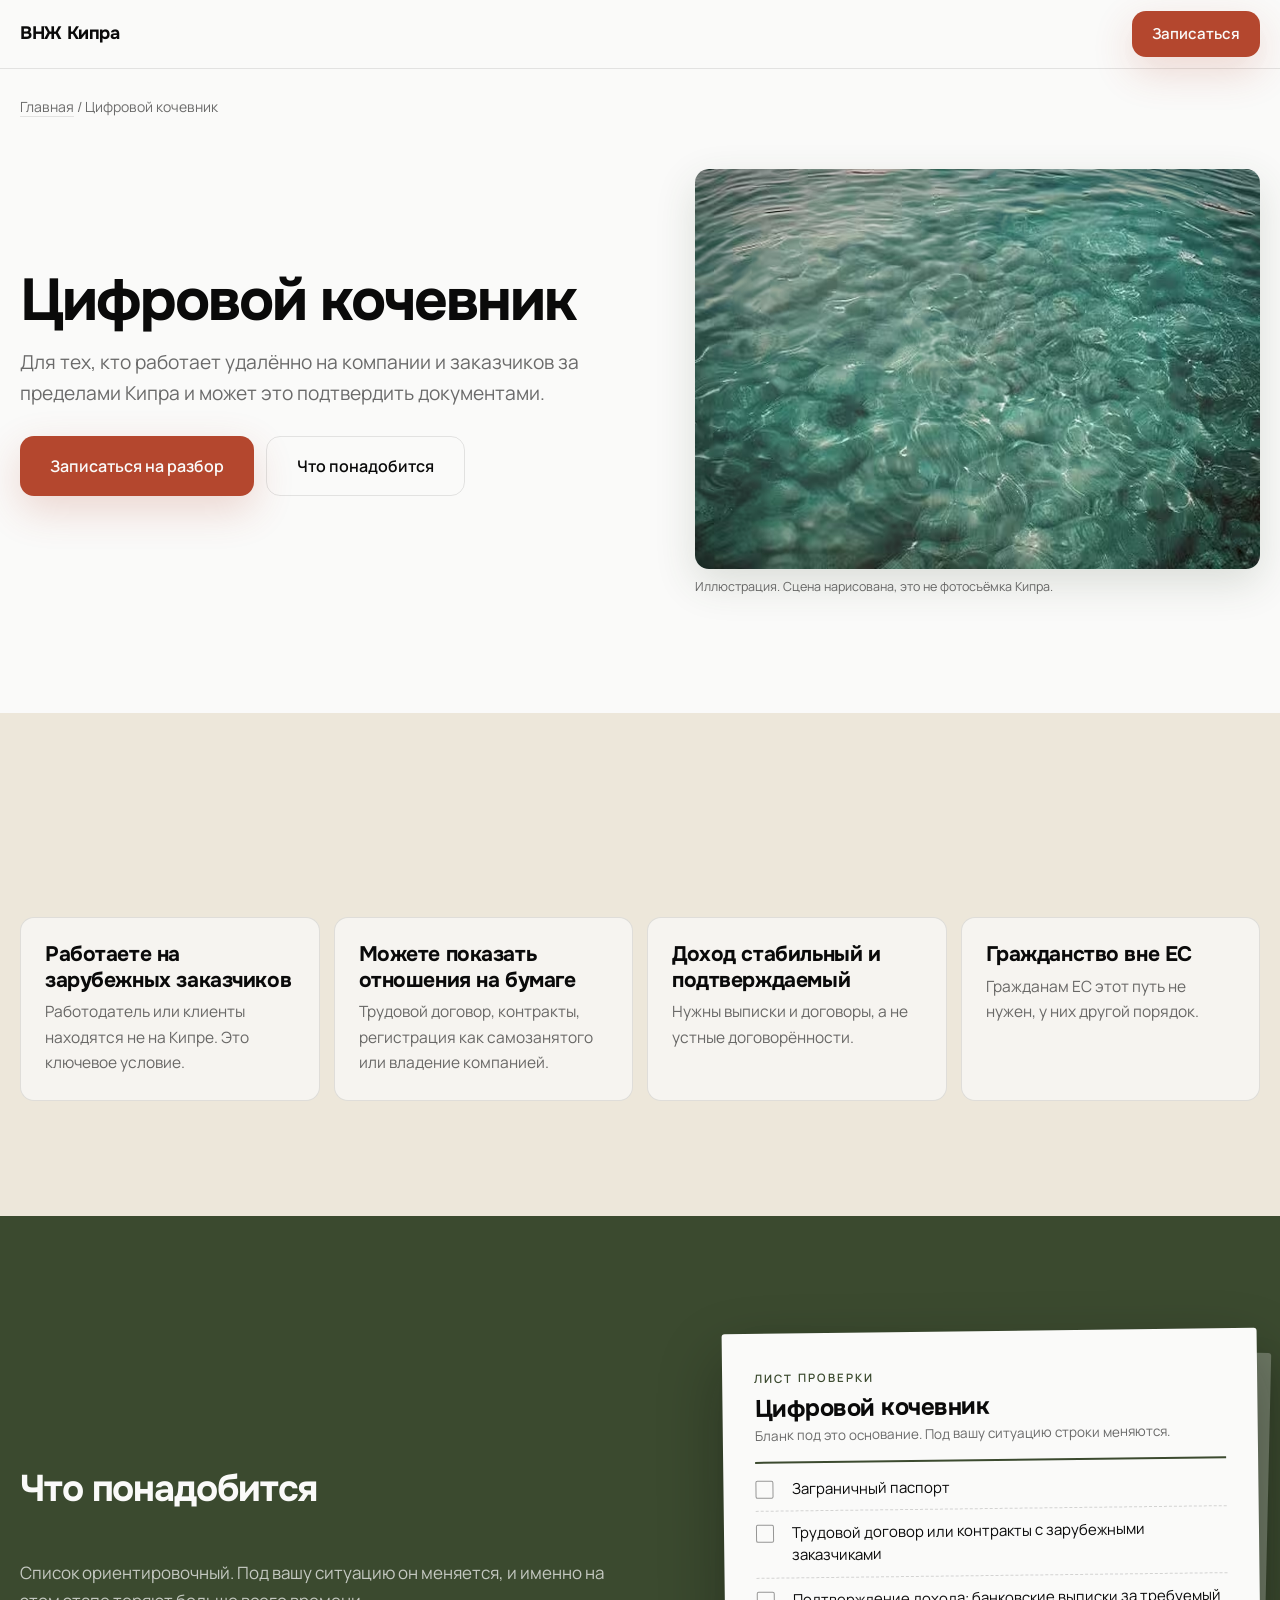
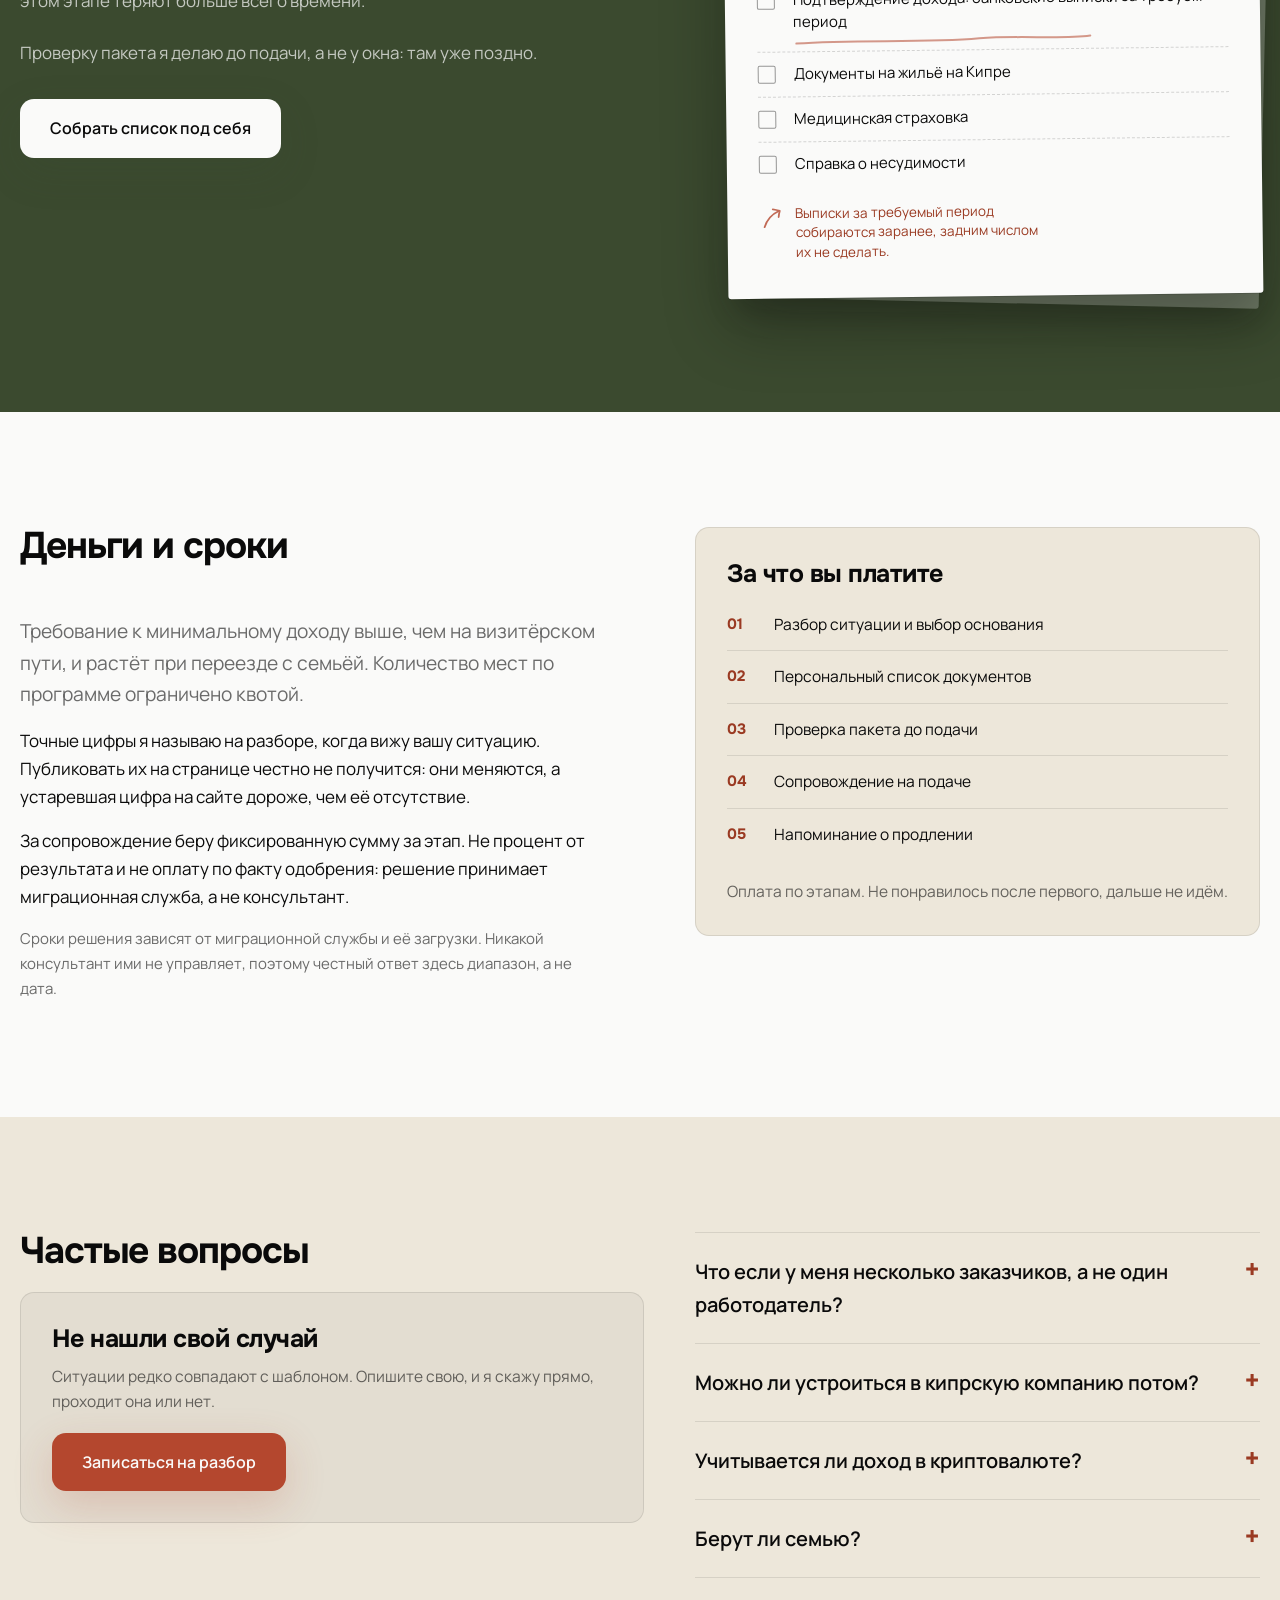
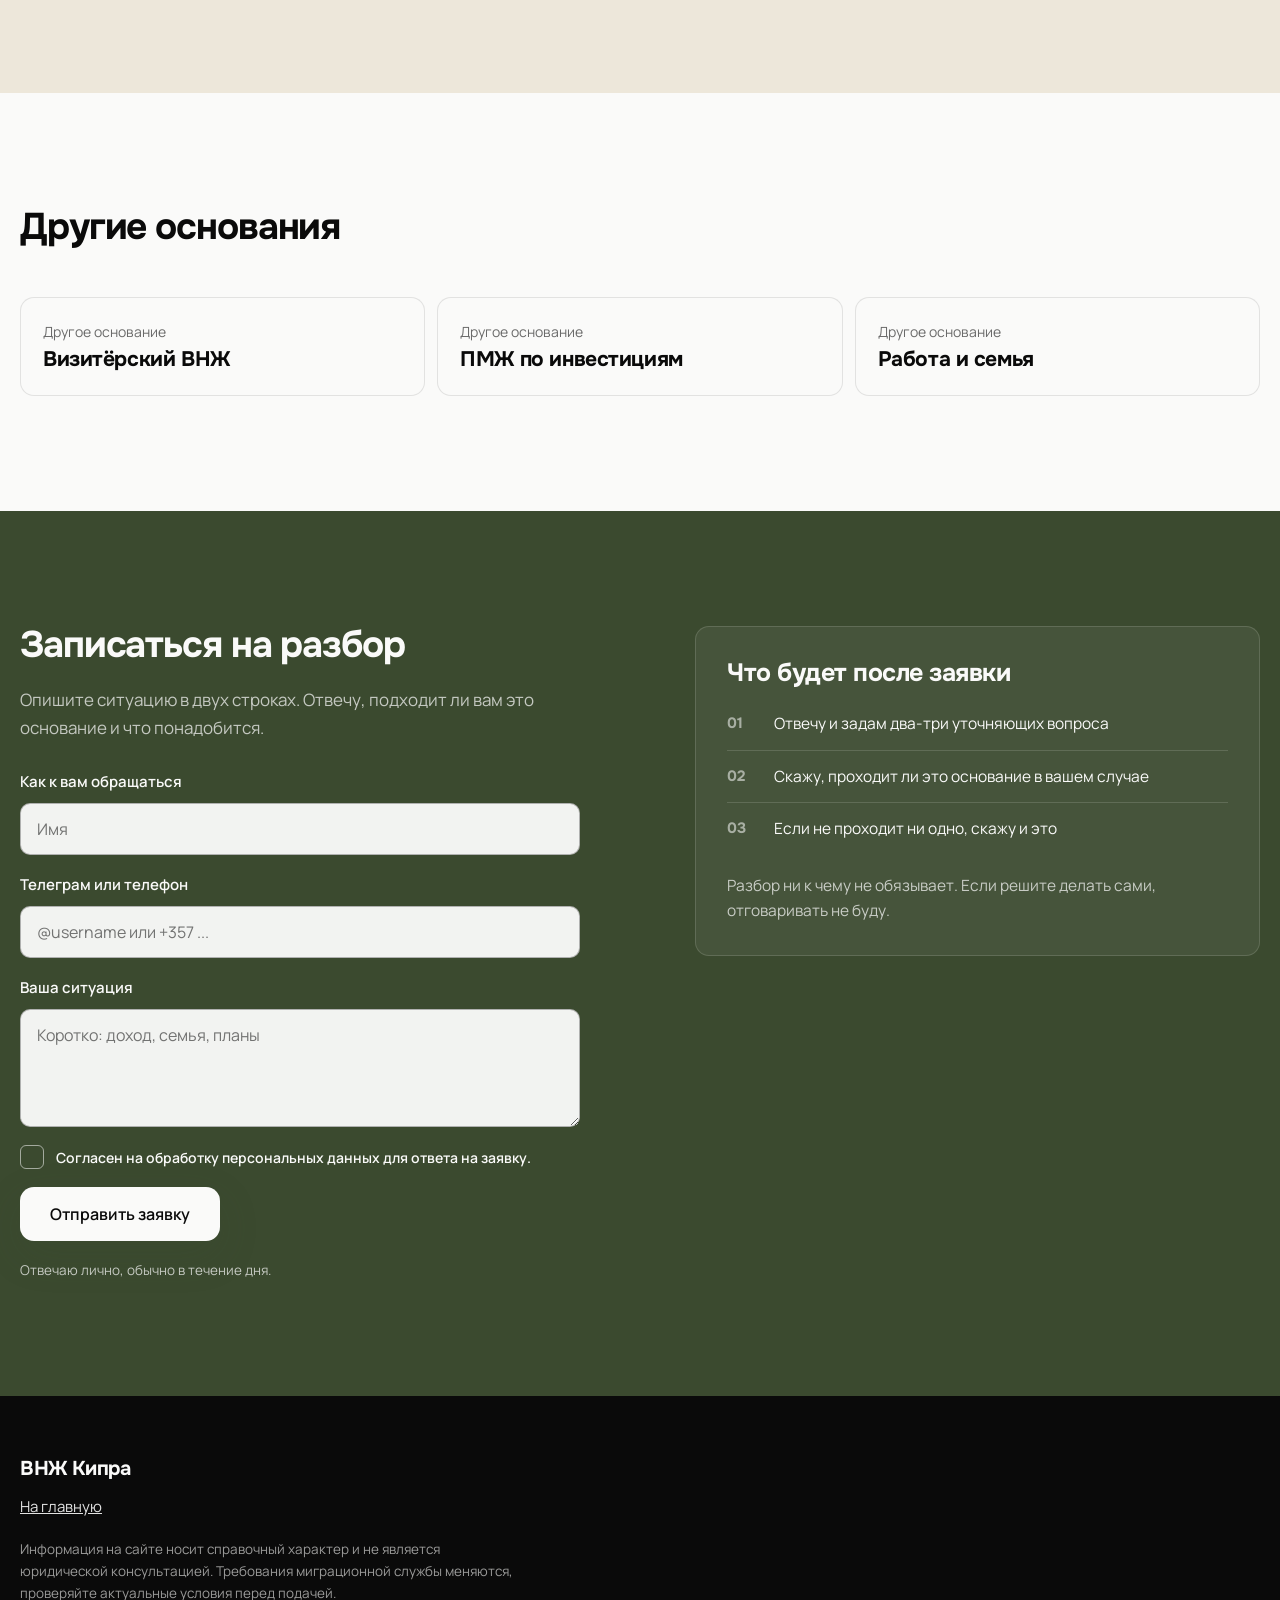
==== content/digital-nomad.html @ c7bfc0e7 "Правки по третьему вердикту жюри: 7.4/10, закрыты все P0 и три P1 P0. Иерархии между H1 и H2 не суще" ====
<!doctype html>
<html lang="ru">
<head>
<meta charset="utf-8">
<meta name="viewport" content="width=device-width, initial-scale=1">
<!-- Сайт не опубликован: пока нет контактов, статуса и цен, индексация вредна.
     Снять этот тег и Disallow в robots.txt одновременно, перед запуском. -->
<meta name="robots" content="noindex, nofollow">
<title>Виза цифрового кочевника на Кипре для удалённой работы</title>
<meta name="description" content="Вид на жительство Республики Кипр для тех, кто работает удалённо на зарубежных работодателей и заказчиков.">
<meta property="og:title" content="Цифровой кочевник. ВНЖ Кипра">
<meta property="og:description" content="Вид на жительство Республики Кипр для тех, кто работает удалённо на зарубежных работодателей и заказчиков.">
<meta property="og:type" content="article">
<link rel="icon" href="favicon.svg" type="image/svg+xml">
<link rel="stylesheet" href="assets/css/site.css">
<!-- Скрытое состояние блоков включается до первой отрисовки, иначе страница
     успевает мелькнуть готовой. Сторож снимает класс, если reveal.js не доехал:
     страница без анимации нормальна, страница из невидимого текста нет. -->
<script>var h=document.documentElement;h.className+=' js-reveal';setTimeout(function(){if(!h.dataset.rvOk)h.className=h.className.replace(' js-reveal','')},2500)</script>
</head>
<body>
<svg class="grain" aria-hidden="true"><filter id="g"><feTurbulence type="fractalNoise" baseFrequency="0.8" numOctaves="3"/></filter><rect width="100%" height="100%" filter="url(#g)"/></svg>

<header class="topbar grid">
  <div class="row">
    <a class="brand" href="index.html">ВНЖ Кипра</a>
    <a class="btn btn-primary" href="#zapis">Записаться</a>
  </div>
</header>

<main>
<section class="grid s-paper" style="padding-top:0">
  <p class="crumbs"><a href="index.html">Главная</a> / Цифровой кочевник</p>
  <div class="page-hero">
    <div>
      <h1>Цифровой кочевник</h1>
      <p class="lead" style="margin-top:16px">Для тех, кто работает удалённо на компании и заказчиков за пределами Кипра и может это подтвердить документами.</p>
      <div style="margin-top:26px;display:flex;gap:12px;flex-wrap:wrap">
        <a class="btn btn-primary" href="#zapis">Записаться на разбор</a>
        <a class="btn btn-ghost" href="#dokumenty">Что понадобится</a>
      </div>
    </div>
    <div>
      <img src="assets/film/frames/f_120.avif" width="960" height="400" alt="" loading="eager">
      <p class="cap">Иллюстрация. Сцена нарисована, это не фотосъёмка Кипра.</p>
    </div>
  </div>
</section>

<section class="grid s-sand">
  <div class="head-wrap"><h2>Кому подходит</h2></div>
  <div class="reqs">
    <div><h3>Работаете на зарубежных заказчиков</h3><p>Работодатель или клиенты находятся не на Кипре. Это ключевое условие.</p></div>
    <div><h3>Можете показать отношения на бумаге</h3><p>Трудовой договор, контракты, регистрация как самозанятого или владение компанией.</p></div>
    <div><h3>Доход стабильный и подтверждаемый</h3><p>Нужны выписки и договоры, а не устные договорённости.</p></div>
    <div><h3>Гражданство вне ЕС</h3><p>Гражданам ЕС этот путь не нужен, у них другой порядок.</p></div>
  </div>
</section>

<section id="dokumenty" class="grid s-olive on-dark full">
  <div class="grid full" style="padding:0">
    <div class="work-split">
      <div>
        <div class="head-wrap"><h2>Что понадобится</h2></div>
        <p style="margin-bottom:24px">Список ориентировочный. Под вашу ситуацию он меняется, и именно на этом этапе теряют больше всего времени.</p>
        <p style="margin-bottom:24px">Проверку пакета я делаю до подачи, а не у окна: там уже поздно.</p>
        <div style="margin-top:32px"><a class="btn btn-primary" href="#zapis">Собрать список под себя</a></div>
      </div>

      <!-- Свёрстанный объект, а не сгенерированный кадр. Печати и штампа нет
           намеренно: имитация официальной отметки читалась бы как подделка. -->
      <figure class="sheet">
        <div class="sheet-paper">
          <p class="sheet-kicker">Лист проверки</p>
          <h3>Цифровой кочевник</h3>
          <p class="sheet-sub">Бланк под это основание. Под вашу ситуацию строки меняются.</p>
          <ul class="sheet-rows">
            <li>
              <span class="sheet-box"></span>
              <span>Заграничный паспорт</span>
            </li>
            <li>
              <span class="sheet-box"></span>
              <span>Трудовой договор или контракты с зарубежными заказчиками</span>
            </li>
            <li class="mark">
              <span class="sheet-box"></span>
              <span>Подтверждение дохода: банковские выписки за требуемый период</span><svg class="sheet-underline" viewBox="0 0 300 12" preserveAspectRatio="none" aria-hidden="true"><path d="M3 8.2 C62 4 128 9.8 186 5.2 C226 2.4 268 7.4 297 3.8"/></svg>
            </li>
            <li>
              <span class="sheet-box"></span>
              <span>Документы на жильё на Кипре</span>
            </li>
            <li>
              <span class="sheet-box"></span>
              <span>Медицинская страховка</span>
            </li>
            <li>
              <span class="sheet-box"></span>
              <span>Справка о несудимости</span>
            </li>
          </ul>
          <div class="sheet-note">
            <svg viewBox="0 0 26 26" aria-hidden="true"><path d="M5 22.4 C7.4 15 12 9.8 19.4 6.4"/><path d="M13.4 4.6 C16 5 18.4 5.6 20.4 6.2 C19.8 8.2 19.4 10.2 19.2 12.4"/></svg>
            <p>Выписки за требуемый период собираются заранее, задним числом их не сделать.</p>
          </div>
        </div>
      </figure>
    </div>
  </div>
</section>

<section class="grid s-paper">
  <div class="two-col">
    <div>
      <div class="head-wrap"><h2>Деньги и сроки</h2></div>
      <p class="lead">Требование к минимальному доходу выше, чем на визитёрском пути, и растёт при переезде с семьёй. Количество мест по программе ограничено квотой.</p>
      <p style="margin-top:16px">Точные цифры я называю на разборе, когда вижу вашу ситуацию. Публиковать их на странице честно не получится: они меняются, а устаревшая цифра на сайте дороже, чем её отсутствие.</p>
      <p style="margin-top:16px">За сопровождение беру фиксированную сумму за этап. Не процент от результата и не оплату по факту одобрения: решение принимает миграционная служба, а не консультант.</p>
      <p style="margin-top:16px;font-size:15px;color:var(--on-paper-2)">Сроки решения зависят от миграционной службы и её загрузки. Никакой консультант ими не управляет, поэтому честный ответ здесь диапазон, а не дата.</p>
    </div>
    <div class="aside-card">
      <h3>За что вы платите</h3>
      <ul class="rows">
        <li><b>01</b><span>Разбор ситуации и выбор основания</span></li>
        <li><b>02</b><span>Персональный список документов</span></li>
        <li><b>03</b><span>Проверка пакета до подачи</span></li>
        <li><b>04</b><span>Сопровождение на подаче</span></li>
        <li><b>05</b><span>Напоминание о продлении</span></li>
      </ul>
      <p style="margin-top:18px">Оплата по этапам. Не понравилось после первого, дальше не идём.</p>
    </div>
  </div>
</section>

<section class="grid s-sand">
  <div class="two-col">
    <div>
      <div class="head-wrap" style="margin-bottom:22px"><h2>Частые вопросы</h2></div>
      <div class="aside-card" style="background:rgba(10,10,10,.04)">
        <h3>Не нашли свой случай</h3>
        <p>Ситуации редко совпадают с шаблоном. Опишите свою, и я скажу прямо, проходит она или нет.</p>
        <div style="margin-top:18px"><a class="btn btn-primary" href="#zapis">Записаться на разбор</a></div>
      </div>
    </div>
    <div class="faq">
    <details><summary>Что если у меня несколько заказчиков, а не один работодатель?</summary><p>Это рабочий вариант, но пакет собирается иначе: понадобятся контракты и подтверждение регулярности поступлений.</p></details>
    <details><summary>Можно ли устроиться в кипрскую компанию потом?</summary><p>Смена основания это отдельная процедура, а не автоматический переход. Планировать её лучше заранее.</p></details>
    <details><summary>Учитывается ли доход в криптовалюте?</summary><p>Как правило требуется подтверждение через банковские каналы. Криптодоход сам по себе сложно принять как доказательство.</p></details>
    <details><summary>Берут ли семью?</summary><p>Да, супруга и несовершеннолетних детей обычно можно включить, требования к доходу при этом растут.</p></details>
    </div>
  </div>
</section>

<section class="grid s-paper">
  <div class="head-wrap"><h2>Другие основания</h2></div>
  <div class="other">
    <a href="pink-slip.html"><p class="who">Другое основание</p><h3>Визитёрский ВНЖ</h3></a>
    <a href="pmzh-investicii.html"><p class="who">Другое основание</p><h3>ПМЖ по инвестициям</h3></a>
    <a href="rabota-i-semya.html"><p class="who">Другое основание</p><h3>Работа и семья</h3></a>
  </div>
</section>

<section id="zapis" class="grid s-olive on-dark">
  <div class="two-col">
    <div>
      <div class="head-wrap" style="margin-bottom:22px"><h2>Записаться на разбор</h2></div>
      <p style="margin-bottom:28px;max-width:52ch">Опишите ситуацию в двух строках. Отвечу, подходит ли вам это основание и что понадобится.</p>
  <form id="leadForm" novalidate>
    <div class="field">
      <label for="name">Как к вам обращаться</label>
      <input id="name" name="name" type="text" autocomplete="name" placeholder="Имя">
      <span class="err" id="errName">Напишите имя</span>
    </div>
    <div class="field">
      <label for="contact">Телеграм или телефон</label>
      <input id="contact" name="contact" type="text" autocomplete="tel" placeholder="@username или +357 ...">
      <span class="err" id="errContact">Оставьте способ связи, иначе я не смогу ответить</span>
    </div>
    <div class="field">
      <label for="about">Ваша ситуация</label>
      <textarea id="about" name="about" rows="4" placeholder="Коротко: доход, семья, планы"></textarea>
    </div>
    <label class="consent">
      <input type="checkbox" id="consent">
      <span>Согласен на обработку персональных данных для ответа на заявку.</span>
    </label>
    <span class="err" id="errConsent">Без согласия отправить не получится</span>
    <div><button class="btn btn-primary" type="submit">Отправить заявку</button></div>
    <p class="hint">Отвечаю лично, обычно в течение дня.</p>
  </form>
  <div class="form-done" id="formDone">
    <h3 style="color:#fafaf9">Заявка сформирована</h3>
    <p style="margin-top:8px">Скопируйте текст ниже и отправьте его мне в мессенджер. Так я сразу увижу вашу ситуацию и отвечу по делу.</p>
    <pre id="donePayload" style="margin-top:14px;white-space:pre-wrap;font-family:ui-monospace,monospace;font-size:13.5px;color:rgba(250,250,249,.86)"></pre>
    <button class="btn btn-primary" type="button" id="copyBtn" style="margin-top:16px">Скопировать текст</button>
  </div>
    </div>

    <div class="aside-card">
      <h3>Что будет после заявки</h3>
      <ul class="rows">
        <li><b>01</b><span>Отвечу и задам два-три уточняющих вопроса</span></li>
        <li><b>02</b><span>Скажу, проходит ли это основание в вашем случае</span></li>
        <li><b>03</b><span>Если не проходит ни одно, скажу и это</span></li>
      </ul>
      <p style="margin-top:18px">Разбор ни к чему не обязывает. Если решите делать сами, отговаривать не буду.</p>
    </div>
  </div>
</section>
</main>

<footer class="grid">
  <div>
    <p style="font-family:'Onest',sans-serif;font-weight:700;font-size:20px;color:#fafaf9;letter-spacing:-.02em">ВНЖ Кипра</p>
    <p style="margin-top:10px"><a href="index.html">На главную</a></p>
    <p style="margin-top:18px;font-size:13.5px;color:rgba(250,250,249,.6)">Информация на сайте носит справочный характер и не является юридической консультацией. Требования миграционной службы меняются, проверяйте актуальные условия перед подачей.</p>
  </div>
</footer>
<script src="assets/js/form.js"></script>
<script src="assets/js/reveal.js"></script>
</body>
</html>
---- content/assets/css/site.css ----
/* Общие стили сайта ВНЖ Кипра.
   Палитра и шкала контраста проверены расчётом WCAG, см. docs/ART-DIRECTION.md
   Ключевое: кирпичный акцент на оливе даёт 1.76:1 и нечитаем, поэтому
   на тёмных секциях кнопка бумажная. */

@font-face{font-family:'Onest';font-style:normal;font-weight:600;font-display:swap;src:url('../fonts/onest-600-2.woff2') format('woff2');unicode-range:U+0301, U+0400-045F, U+0490-0491, U+04B0-04B1, U+2116}
@font-face{font-family:'Onest';font-style:normal;font-weight:600;font-display:swap;src:url('../fonts/onest-600-3.woff2') format('woff2');unicode-range:U+0000-00FF, U+0131, U+0152-0153, U+2000-206F, U+20AC, U+2122, U+2212}
@font-face{font-family:'Onest';font-style:normal;font-weight:700;font-display:swap;src:url('../fonts/onest-700-5.woff2') format('woff2');unicode-range:U+0301, U+0400-045F, U+0490-0491, U+04B0-04B1, U+2116}
@font-face{font-family:'Onest';font-style:normal;font-weight:700;font-display:swap;src:url('../fonts/onest-700-6.woff2') format('woff2');unicode-range:U+0000-00FF, U+0131, U+0152-0153, U+2000-206F, U+20AC, U+2122, U+2212}
@font-face{font-family:'Manrope';font-style:normal;font-weight:400;font-display:swap;src:url('../fonts/manrope-400-2.woff2') format('woff2');unicode-range:U+0301, U+0400-045F, U+0490-0491, U+04B0-04B1, U+2116}
@font-face{font-family:'Manrope';font-style:normal;font-weight:400;font-display:swap;src:url('../fonts/manrope-400-3.woff2') format('woff2');unicode-range:U+0000-00FF, U+0131, U+0152-0153, U+2000-206F, U+20AC, U+2122, U+2212}
@font-face{font-family:'Manrope';font-style:normal;font-weight:500;font-display:swap;src:url('../fonts/manrope-500-5.woff2') format('woff2');unicode-range:U+0301, U+0400-045F, U+0490-0491, U+04B0-04B1, U+2116}
@font-face{font-family:'Manrope';font-style:normal;font-weight:500;font-display:swap;src:url('../fonts/manrope-500-6.woff2') format('woff2');unicode-range:U+0000-00FF, U+0131, U+0152-0153, U+2000-206F, U+20AC, U+2122, U+2212}
@font-face{font-family:'Manrope';font-style:normal;font-weight:600;font-display:swap;src:url('../fonts/manrope-600-8.woff2') format('woff2');unicode-range:U+0301, U+0400-045F, U+0490-0491, U+04B0-04B1, U+2116}
@font-face{font-family:'Manrope';font-style:normal;font-weight:600;font-display:swap;src:url('../fonts/manrope-600-9.woff2') format('woff2');unicode-range:U+0000-00FF, U+0131, U+0152-0153, U+2000-206F, U+20AC, U+2122, U+2212}

:root{
  --ink:#0a0a0a; --paper:#fafaf9;
  --olive:#3B4A2F; --olive-deep:#2C3823; --sand:#EDE7DA;
  --brick:#B4472E; --brick-hi:#C9563B;
  /* заливка кнопки и цвет текста это разные задачи: #B4472E как ТЕКСТ на песке
     даёт 4.39:1 и не проходит AA, поэтому у ссылок свой затемнённый оттенок */
  --brick-text:#9A3A22;
  --on-paper-1:rgba(10,10,10,1);
  --on-paper-2:rgba(10,10,10,.60);
  --on-paper-line:rgba(10,10,10,.10);
  --on-olive-1:rgba(250,250,249,1);
  --on-olive-2:rgba(250,250,249,.72);
  --on-olive-line:rgba(250,250,249,.14);
  --e-enter:cubic-bezier(0.16,1,0.3,1);
  --e-ui:cubic-bezier(0.25,1,0.5,1);
  --e-scroll:cubic-bezier(0.87,0,0.13,1);
  --shadow-brick:0 14px 40px rgba(180,71,46,.20);
  --shadow-olive:0 14px 40px rgba(59,74,47,.16);
  --r:14px;
}

*{box-sizing:border-box;margin:0;padding:0}
html{scroll-behavior:smooth;-webkit-text-size-adjust:100%}
body{background:var(--paper);color:var(--on-paper-1);
  font-family:'Manrope',system-ui,sans-serif;font-size:17px;line-height:1.65;
  font-weight:400;overflow-x:hidden}
img,canvas{display:block;max-width:100%}
a{color:inherit}

.grid{display:grid;
  grid-template-columns:[full-start] minmax(1rem,1fr) [content-start] minmax(0,1240px) [content-end] minmax(1rem,1fr) [full-end]}
.grid > *{grid-column:content}
.grid > .full{grid-column:full}

h1,h2,h3,.display{font-family:'Onest',system-ui,sans-serif;font-weight:700;line-height:1.02;letter-spacing:-.03em}
/* Разница между H1 и H2 была 1.4px: иерархии не существовало, и жюри поймало
   это первым. Разводим шкалу в обе стороны, но осторожно, помня про урок с ch:
   H2 живёт в узких колонках, и крупный кегль рвал «Как я беру деньги» на три
   строки. Заголовок кино-сцены задан отдельно в film.css: там ширина плашки
   620px, и 66px туда не влезают. */
h1{font-size:clamp(32px,4.6vw,68px);letter-spacing:-.035em}
h2{font-size:clamp(26px,2.9vw,42px);text-wrap:balance}
h1{text-wrap:balance}
/* средний ярус шкалы: без него прыжок с заголовка сразу на 18px читается провалом */
h3{font-size:clamp(21px,2.1vw,25px);letter-spacing:-.02em;line-height:1.22}
p{max-width:62ch}
.lead{font-size:clamp(17px,1.5vw,21px);color:var(--on-paper-2)}

.grain{position:fixed;inset:0;z-index:60;pointer-events:none;opacity:.045;mix-blend-mode:overlay}

.btn{display:inline-flex;align-items:center;justify-content:center;gap:.5rem;
  font-family:'Manrope',sans-serif;font-weight:600;font-size:16px;
  padding:16px 30px;border-radius:var(--r);border:0;cursor:pointer;
  text-decoration:none;white-space:nowrap;
  transition:transform .3s var(--e-ui),background-color .3s var(--e-ui),box-shadow .3s var(--e-ui)}
.btn-primary{background:var(--brick);color:var(--paper);box-shadow:var(--shadow-brick)}
.btn-primary:hover{background:var(--brick-hi);transform:translateY(-2px)}
.btn-primary:active{transform:translateY(1px) scale(.99)}
.on-dark .btn-primary{background:var(--paper);color:var(--ink);box-shadow:var(--shadow-olive)}
.on-dark .btn-primary:hover{background:#fff}
.btn-ghost{background:transparent;border:1px solid var(--on-paper-line);color:var(--on-paper-1)}
.btn-ghost:hover{border-color:rgba(10,10,10,.35)}
.on-dark .btn-ghost{border-color:var(--on-olive-line);color:var(--on-olive-1)}
.on-dark .btn-ghost:hover{border-color:rgba(250,250,249,.5)}
a:focus-visible,button:focus-visible,input:focus-visible,textarea:focus-visible,summary:focus-visible{
  outline:3px solid var(--brick);outline-offset:3px;border-radius:6px}

section{padding:clamp(72px,9vw,140px) 0}
/* липкая шапка резала заголовок секции пополам при переходе по якорю */
section[id]{scroll-margin-top:84px}
.s-paper{background:var(--paper)}
.s-sand{background:var(--sand)}
.s-olive{background:var(--olive);color:var(--on-olive-1)}
.s-olive p{color:var(--on-olive-2)}
.s-ink{background:var(--ink);color:var(--on-olive-1)}
.s-ink p{color:rgba(250,250,249,.72)}
.eyebrow{font-size:12.5px;letter-spacing:.16em;text-transform:uppercase;color:var(--on-paper-2);font-weight:600}
.s-olive .eyebrow,.s-ink .eyebrow{color:var(--on-olive-2)}
/* ширина в px, а не в ch: единица ch считается от шрифта КОНТЕЙНЕРА (17px),
   поэтому 20ch давали 170px и рвали заголовок на три строки */
.head-wrap{max-width:min(100%,34rem);margin-bottom:clamp(28px,4vw,54px)}

/* Правая колонка несёт содержание, а не воздух: шесть секций подряд с пустыми
   55-60% ширины читались как недовёрстанная сетка, а не как асимметрия. */
.two-col{display:grid;gap:clamp(28px,4vw,64px);
  grid-template-columns:minmax(0,1.05fr) minmax(0,.95fr);align-items:start}
.aside-card{padding:clamp(24px,2.4vw,32px);border-radius:var(--r);
  background:var(--sand);border:1px solid var(--on-paper-line)}
.on-dark .aside-card,.s-olive .aside-card,.s-ink .aside-card{
  background:rgba(250,250,249,.06);border-color:var(--on-olive-line)}
/* на чернильном фоне рамка в 14% сливалась с подложкой и карточка исчезала */
.s-ink .aside-card{border-color:rgba(250,250,249,.24)}
/* внутри колонки ширину заголовка ограничивает сама колонка: второй лимит
   в 20ch превращал «Записаться на разбор» в три строки */
.two-col .head-wrap{max-width:none}
.aside-card h3{margin-bottom:.6rem}
.aside-card p{font-size:15.5px;color:var(--on-paper-2)}
.on-dark .aside-card p{color:var(--on-olive-2)}

/* ровные строки с ценностью слева и пояснением справа: список без буллетов
   и без линейки под каждой строкой */
.rows{display:grid;gap:0;margin-top:6px}
.rows li{list-style:none;display:grid;grid-template-columns:auto 1fr;gap:14px;
  padding:13px 0;border-bottom:1px solid var(--on-paper-line);font-size:15.5px}
.rows li:last-child{border-bottom:0}
.on-dark .rows li,.s-olive .rows li,.s-ink .rows li{border-color:var(--on-olive-line)}
.rows b{font-family:'Onest',sans-serif;font-weight:700;color:var(--brick-text);
  font-size:15px;min-width:2.2em}
.on-dark .rows b,.s-olive .rows b,.s-ink .rows b{color:rgba(250,250,249,.55)}

/* подвал перестаёт быть тупиком: со страницы в 7800px должен быть выход */
.foot-nav{display:grid;gap:10px}
/* высота строки доведена до 44px: на телефоне в ссылку 34px попадают не все */
.foot-nav a{text-decoration:none;border-bottom:1px solid rgba(250,250,249,.18);
  display:flex;align-items:center;min-height:44px;padding-bottom:6px;
  transition:border-color .3s var(--e-ui)}
.foot-nav a:hover{border-color:rgba(250,250,249,.6)}

@media (max-width:860px){
  .two-col{grid-template-columns:1fr}
}
.bleed-left{margin-left:clamp(-40px,-3vw,0px)}

.todo{display:inline-block;font-size:12px;font-weight:600;letter-spacing:.04em;
  padding:3px 8px;border-radius:6px;background:rgba(180,71,46,.14);
  color:var(--brick);border:1px dashed rgba(180,71,46,.5)}
.on-dark .todo,.s-olive .todo,.s-ink .todo{background:rgba(250,250,249,.10);color:rgba(250,250,249,.82);border-color:rgba(250,250,249,.3)}

/* ── шапка подстраниц ─────────────────────────────────── */
.topbar{position:sticky;top:0;z-index:40;background:rgba(250,250,249,.92);
  backdrop-filter:blur(10px);border-bottom:1px solid var(--on-paper-line)}
.topbar .row{display:flex;align-items:center;justify-content:space-between;gap:1rem;height:68px}
.brand{font-family:'Onest',sans-serif;font-weight:700;font-size:18px;letter-spacing:-.02em;text-decoration:none}
.topbar .btn{padding:11px 20px;font-size:15px}

.crumbs{font-size:14px;color:var(--on-paper-2);padding-top:26px}
.crumbs a{text-decoration:none;border-bottom:1px solid var(--on-paper-line)}

.page-hero{display:grid;gap:clamp(24px,4vw,52px);grid-template-columns:1.05fr .95fr;align-items:center;
  padding-top:clamp(30px,4vw,52px)}
.page-hero img{width:100%;border-radius:var(--r);box-shadow:var(--shadow-olive)}
.page-hero .cap{font-size:12.5px;color:var(--on-paper-2);margin-top:8px}

/* карточки требований: не таблица с линейками под каждой строкой */
.reqs{display:grid;gap:14px;grid-template-columns:repeat(auto-fit,minmax(250px,1fr))}
.reqs div{padding:24px;border-radius:var(--r);background:var(--paper);border:1px solid var(--on-paper-line)}
.s-sand .reqs div{background:rgba(250,250,249,.72)}
.reqs h3{font-size:21px;margin-bottom:.35rem}
.reqs p{font-size:15.5px;color:var(--on-paper-2)}

.docs{display:grid;gap:0;counter-reset:d}
.docs li{list-style:none;display:grid;grid-template-columns:auto 1fr;gap:18px;
  padding:20px 0;border-top:1px solid var(--on-olive-line)}
.docs li:last-child{border-bottom:1px solid var(--on-olive-line)}
.docs li::before{counter-increment:d;content:counter(d,decimal-leading-zero);
  font-family:'Onest',sans-serif;font-weight:700;font-size:20px;color:rgba(250,250,249,.4)}

.faq{border-top:1px solid var(--on-paper-line)}
.faq details{border-bottom:1px solid var(--on-paper-line)}
/* вопрос и знак разносило на всю ширину секции: при 1240px «+» терял связь
   с текстом. Колонку сузили, знак увеличили */
.faq{max-width:720px}
.faq summary{cursor:pointer;padding:22px 0;font-weight:600;font-size:20px;list-style:none;
  display:flex;align-items:baseline;gap:1rem;
  transition:color .3s var(--e-ui)}
.faq summary:hover{color:var(--brick-text)}
.faq summary::-webkit-details-marker{display:none}
.faq summary::after{content:'+';font-family:'Onest',sans-serif;font-size:28px;
  line-height:1;color:var(--brick-text);margin-left:auto;flex:0 0 auto}
.faq details[open] summary::after{content:'\2212'}
.faq p{padding-bottom:22px;color:var(--on-paper-2)}

form{display:grid;gap:18px;max-width:560px}
.field{display:grid;gap:8px}
label{font-weight:600;font-size:15px}
input,textarea{font-family:inherit;font-size:16px;padding:14px 16px;border-radius:10px;
  background:var(--paper);color:var(--ink);border:1px solid rgba(10,10,10,.28)}
.on-dark input,.on-dark textarea{background:rgba(250,250,249,.96)}
input::placeholder,textarea::placeholder{color:rgba(10,10,10,.55)}
/* невалидное поле подсвечивается рамкой, а не только текстом ошибки:
   по одному красному тексту не видно, КУДА возвращаться */
input[aria-invalid="true"],textarea[aria-invalid="true"]{
  border-color:#B4472E;box-shadow:0 0 0 3px rgba(180,71,46,.22)}
.hint{font-size:13.5px;color:var(--on-olive-2)}
/* единственный неоформленный элемент на отполированной странице был нативным
   чекбоксом 20x20. Зона нажатия доведена до 44px за счёт отступов метки */
.consent{display:flex;gap:12px;align-items:flex-start;font-size:14px;line-height:1.5;
  cursor:pointer;padding:11px 0;margin:-11px 0}
/* padding:0 обязателен: общее правило для input даёт 16px по бокам, и при
   box-sizing:border-box коробка не сжимается меньше паддингов, 24px станет 35 */
.consent input{appearance:none;-webkit-appearance:none;width:24px;height:24px;
  flex:0 0 auto;margin:0;padding:0;border-radius:6px;border:1.5px solid rgba(250,250,249,.55);
  background:transparent;cursor:pointer;position:relative;
  transition:background-color .2s var(--e-ui),border-color .2s var(--e-ui)}
.consent input:checked{background:var(--paper);border-color:var(--paper)}
.consent input:checked::after{content:'';position:absolute;left:8px;top:3.5px;
  width:6px;height:12px;border:solid var(--olive);border-width:0 2.5px 2.5px 0;
  transform:rotate(43deg)}
.consent span{padding-top:2px}
.err{color:#FFB4A2;font-size:14px;display:none}
.err.on{display:block}
.form-done{display:none;padding:22px;border-radius:var(--r);background:rgba(250,250,249,.08);border:1px solid var(--on-olive-line)}
.form-done.on{display:block}

.other{display:grid;gap:12px;grid-template-columns:repeat(3,1fr)}
.other a{display:block;padding:22px;border-radius:var(--r);text-decoration:none;
  background:var(--paper);border:1px solid var(--on-paper-line);
  transition:transform .4s var(--e-ui),box-shadow .4s var(--e-ui)}
.other a:hover{transform:translateY(-3px);box-shadow:var(--shadow-olive)}
.other .who{font-size:14px;color:var(--on-paper-2)}
.other h3{font-size:21px;margin-top:.25rem}

footer{background:var(--ink);color:rgba(250,250,249,.72);padding:56px 0 40px;font-size:15px}
footer a{color:rgba(250,250,249,.9)}

@media (max-width:860px){
  body{font-size:16.5px}
  .page-hero{grid-template-columns:1fr}
  .other{grid-template-columns:1fr}
  .topbar .row{height:60px}
  .topbar .brand{font-size:16px}
}

/* ── лист проверки пакета ──────────────────────────────
   Единственный визуальный объект на сайте, который не нарисован генератором,
   а свёрстан. Кадры сцены синтетические, и это видно; рукотворная вещь рядом
   с ними держит доверие. Отметки нарисованы путями, а не символом «галочка»:
   шрифтовая галочка идеальна, а от руки так не выходит.
   Штампа и печати здесь намеренно нет: имитация официальной отметки на сайте
   про легальный статус читалась бы как подделка документа. */
.sheet{margin:0;position:relative}
/* второй лист под первым: стопка бумаги вместо одинокого прямоугольника */
.sheet::before{content:'';position:absolute;inset:16px -5px -7px 18px;
  background:rgba(250,250,249,.26);border-radius:3px;transform:rotate(1.3deg);
  box-shadow:0 12px 30px rgba(10,10,10,.18)}
/* overflow режет росчерк по краю бумаги: нарисованное от руки не должно
   вылезать за лист, на узком экране линия уходила за границу */
.sheet-paper{position:relative;overflow:hidden;background:var(--paper);color:var(--on-paper-1);
  padding:clamp(26px,3vw,36px) clamp(22px,2.6vw,32px) clamp(28px,3vw,36px);
  border-radius:3px;                       /* бумага не бывает со скруглением 14px */
  box-shadow:0 1px 0 rgba(10,10,10,.12),0 28px 64px rgba(10,10,10,.32);
  transform:rotate(-.7deg)}
/* селекторы намеренно с запасом по весу: лист лежит на тёмной секции, где
   правило .s-olive p красит текст в светлый. На белой бумаге это невидимка */
.sheet-paper .sheet-kicker{font-size:11.5px;letter-spacing:.18em;text-transform:uppercase;
  font-weight:600;color:var(--olive)}
.sheet-paper h3{font-size:clamp(20px,2vw,24px);margin:.35rem 0 .1rem;color:var(--on-paper-1)}
/* линейка под шапкой бланка: полоса поверху сливалась с оливковой секцией
   и читалась обрезанным краем листа */
.sheet-paper .sheet-sub{font-size:13.5px;color:var(--on-paper-2);
  padding-bottom:14px;margin-bottom:4px;border-bottom:2px solid var(--olive)}

.sheet-rows{display:grid;gap:0;margin:0;padding:0}
.sheet-rows li{list-style:none;display:grid;grid-template-columns:22px 1fr;
  gap:14px;align-items:start;padding:11px 0;font-size:15px;line-height:1.45;
  border-bottom:1px dashed rgba(10,10,10,.16)}
.sheet-rows li:last-child{border-bottom:0}
.sheet-paper p{max-width:none;color:var(--on-paper-1)}
.sheet-box{position:relative;width:18px;height:18px;margin-top:2px;
  border:1.5px solid rgba(10,10,10,.42);border-radius:2px}
/* отметка выходит за клетку: попадать ровно в квадрат человек не старается */
.sheet-box svg{position:absolute;left:-4px;top:-7px;width:26px;height:26px;
  fill:none;stroke:var(--brick);stroke-width:2.4;
  stroke-linecap:round;stroke-linejoin:round}
.sheet-rows .done{color:var(--on-paper-2)}
/* отмеченной строке нужен запас снизу: иначе росчерк ложится прямо на буквы */
.sheet-rows .mark{position:relative;padding-bottom:19px}
/* подчёркивание от руки под строкой, к которой относится заметка на полях */
.sheet-underline{position:absolute;left:36px;right:8px;bottom:4px;height:12px;
  fill:none;stroke:var(--brick);stroke-width:2;opacity:.55;
  stroke-linecap:round;pointer-events:none}
.sheet-note{display:grid;grid-template-columns:26px 1fr;gap:10px;align-items:start;
  margin-top:18px;font-size:13.5px;line-height:1.45;color:var(--brick-text)}
.sheet-note svg{width:26px;height:26px;fill:none;stroke:var(--brick);
  stroke-width:1.8;stroke-linecap:round;stroke-linejoin:round;opacity:.8}
.sheet-note p{max-width:32ch;font-size:inherit;color:inherit}

/* два блока рядом: слева объяснение, справа сам лист */
/* по центру, а не по верху: колонки разной высоты, и при выравнивании по верху
   под короткой оставалась пустая четверть экрана */
.work-split{display:grid;gap:clamp(30px,4vw,64px);
  grid-template-columns:minmax(0,1.1fr) minmax(0,.9fr);align-items:center}
.work-split .steps{grid-template-columns:1fr}
@media (max-width:860px){
  .work-split{grid-template-columns:1fr}
  /* наклон и стопка на узком экране только режут края */
  .sheet-paper{transform:none}
  .sheet::before{display:none}
}

/* ── появление блоков при скролле ─────────────────────
   Скрытое начальное состояние задаётся стилями, а не скриптом: если ждать,
   пока reveal.js разметит узлы, между отрисовкой и запуском успевает мелькнуть
   готовая страница. Класс js-reveal ставит встроенный скрипт в <head>, он же
   снимает его по таймауту, если reveal.js не доехал.
   Список селекторов повторяет тот, что в reveal.js. Внутри #film и .topbar
   этих классов нет, поэтому кино-сцена и шапка не могут остаться невидимыми.
   Список завёрнут в :where намеренно. Без него `.js-reveal .reqs > div` весит
   больше, чем `.js-reveal .in`, и карточки «Кому подходит» и «Другие основания»
   оставались невидимыми навсегда: класс появления просто не мог их перебить.
   :where обнуляет вес списка, и одно правило показа накрывает все случаи. */
.js-reveal :where(.head-wrap, .path, .step, .honest > div, .reqs > div,
                  .aside-card, .sheet, .other a, .faq, .docs){
  opacity:0;transform:translateY(14px);
  transition:opacity .62s var(--e-enter),transform .62s var(--e-enter);
  transition-delay:calc(var(--rv-i,0) * 70ms)}
.js-reveal .in{opacity:1;transform:none}

@media (prefers-reduced-motion:reduce){
  html{scroll-behavior:auto}
  *,*::before,*::after{animation-duration:.01ms !important;transition-duration:.01ms !important}
  /* важнее прочего: без этого при отключённом движении страница осталась бы
     пустой, потому что .in навешивает скрипт, а он в этом режиме не работает */
  .js-reveal :where(.head-wrap, .path, .step, .honest > div, .reqs > div,
                    .aside-card, .sheet, .other a, .faq, .docs){
    opacity:1;transform:none}
}
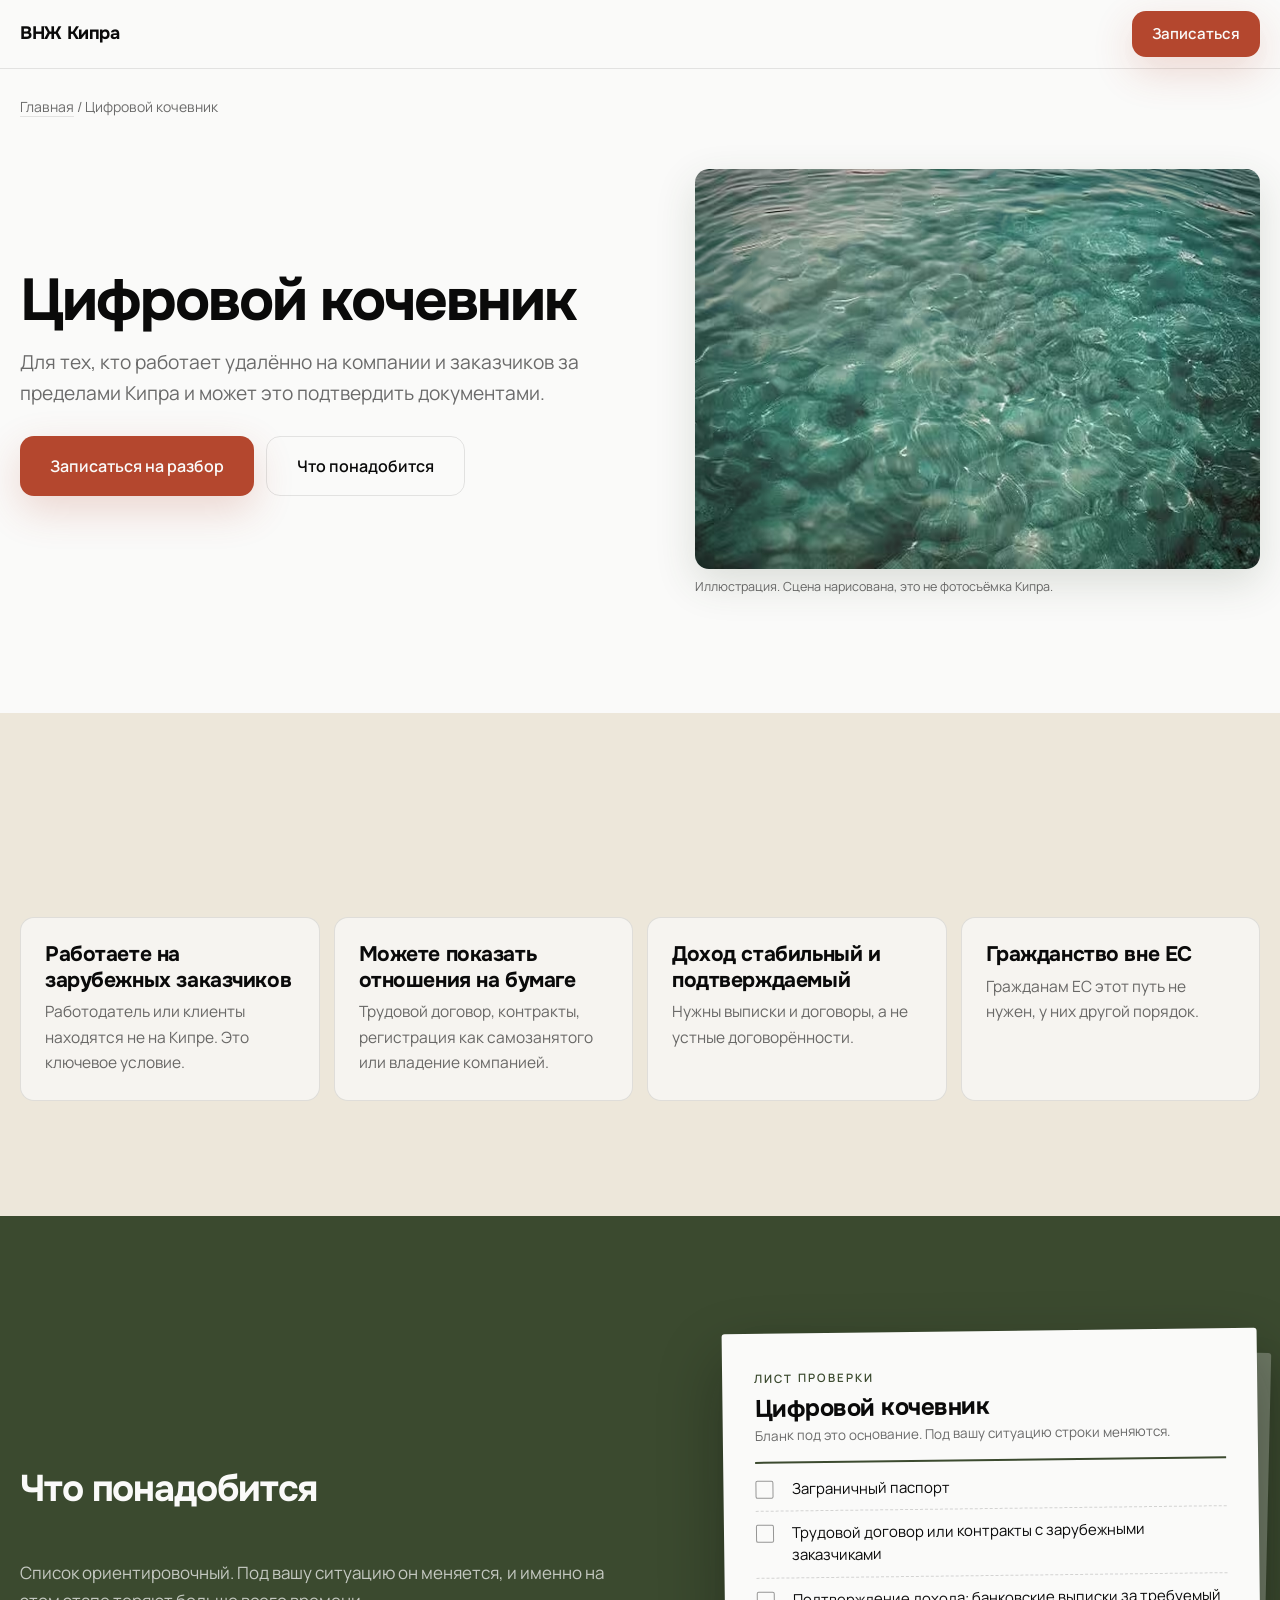
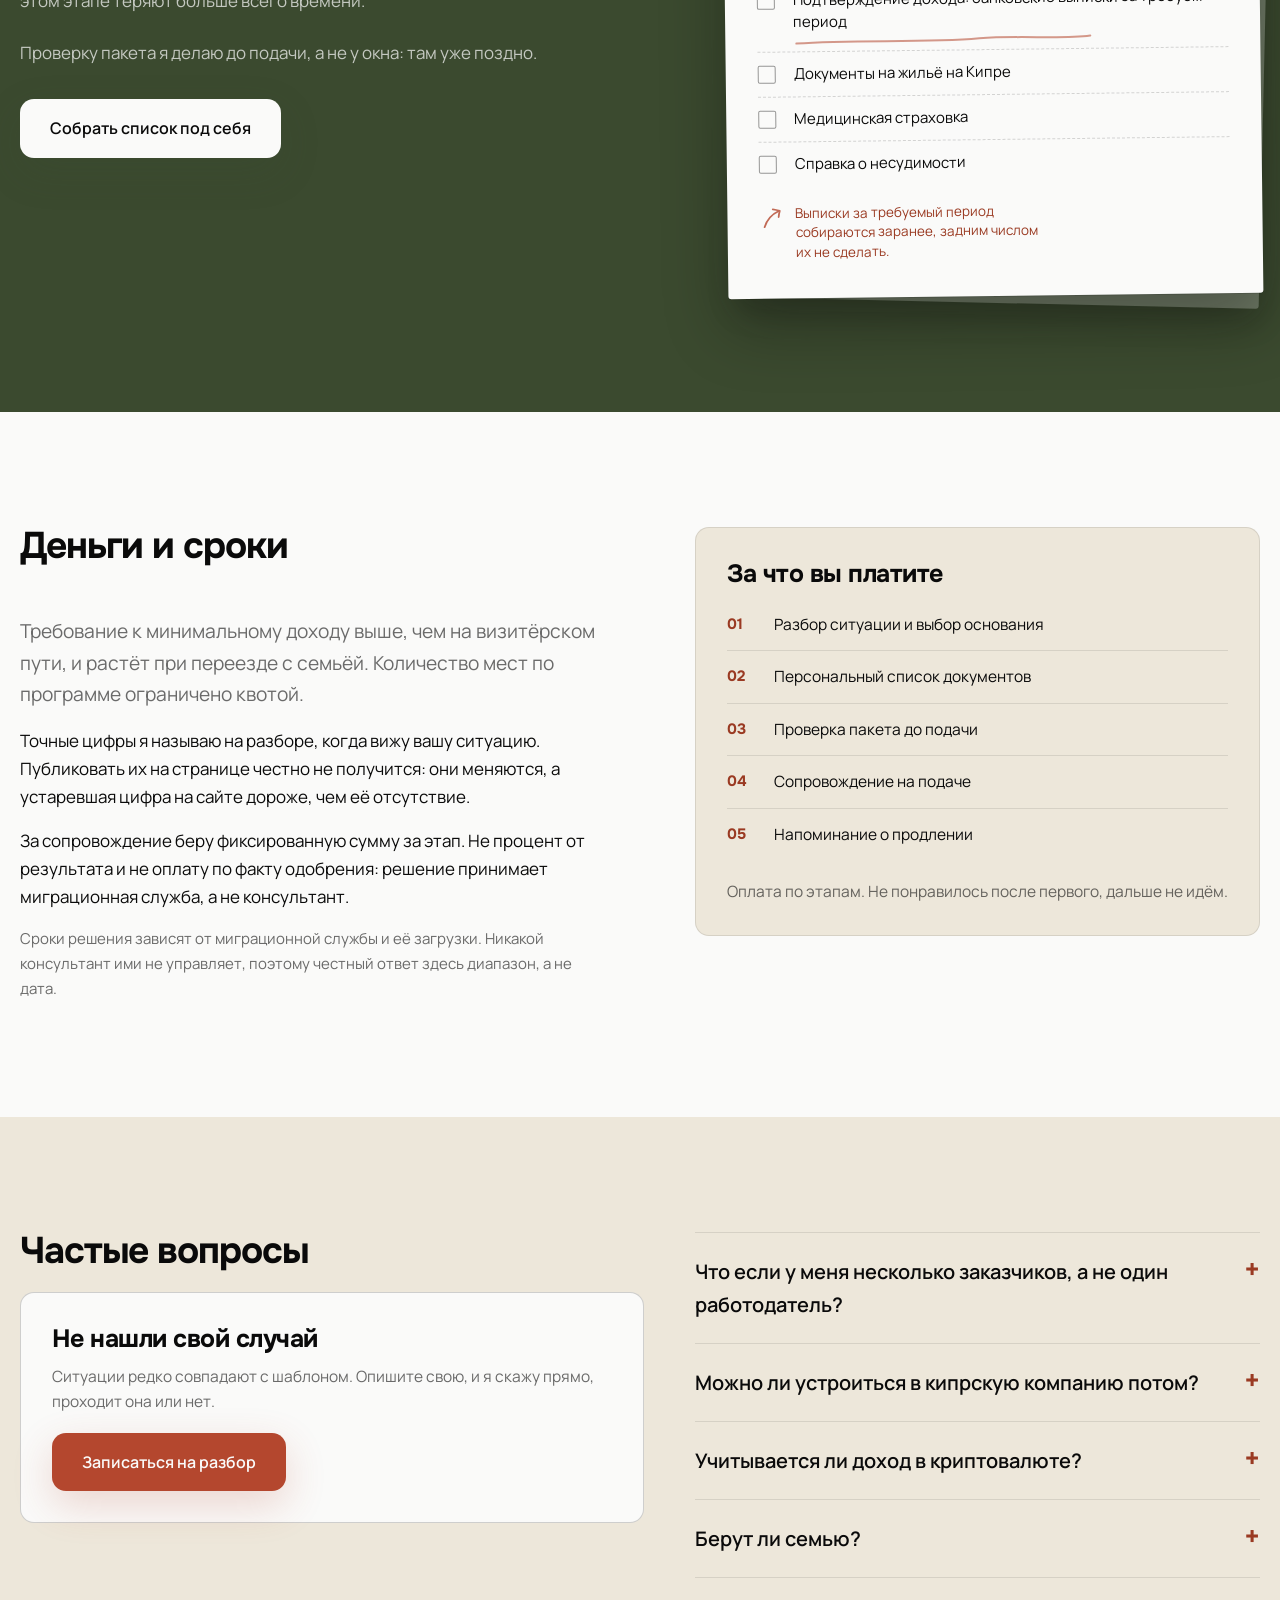
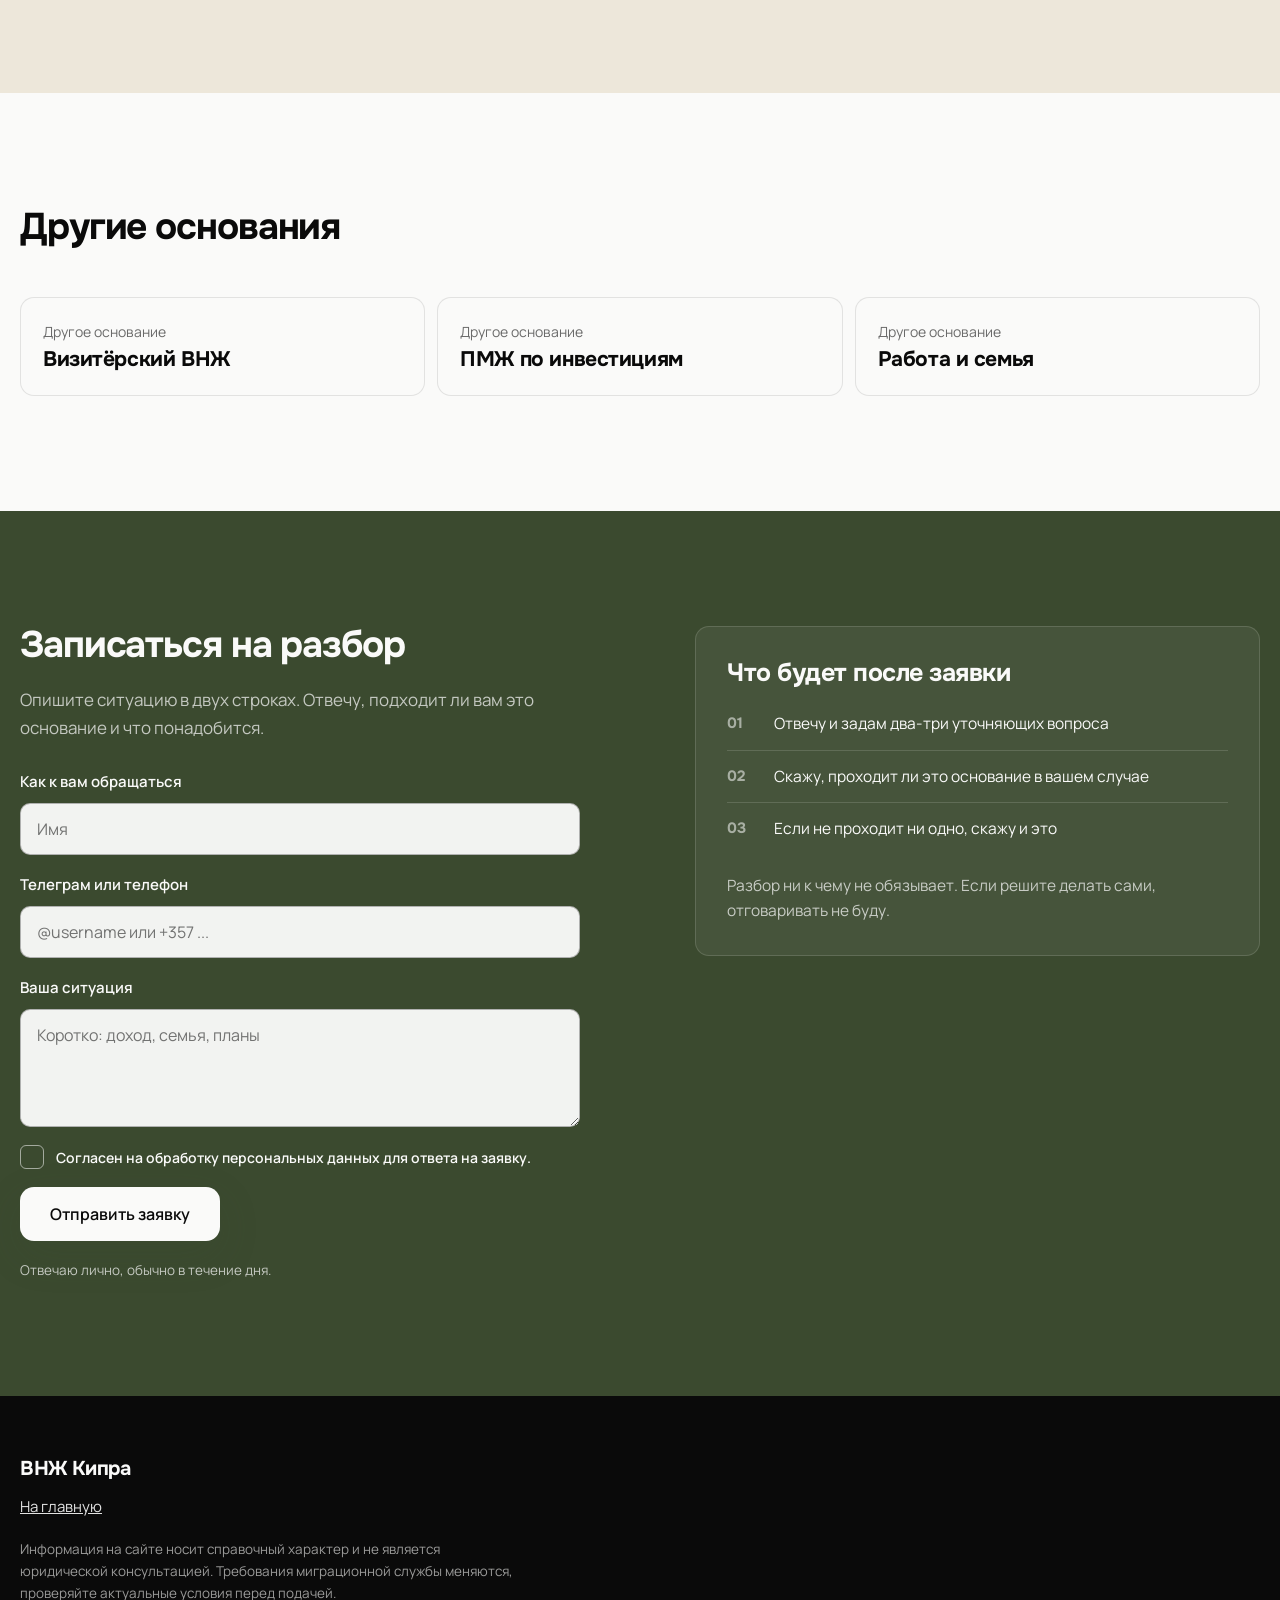
==== commit 299d9803: "Правки по третьему вердикту жюри: 7.3/10 Главное замечание: сцена, которая должна была стать козырем" ====
--- a/content/digital-nomad.html
+++ b/content/digital-nomad.html
@@ -137,7 +137,8 @@
   <div class="two-col">
     <div>
       <div class="head-wrap" style="margin-bottom:22px"><h2>Частые вопросы</h2></div>
-      <div class="aside-card" style="background:rgba(10,10,10,.04)">
+      <!-- на песочной секции песочная карточка не читалась как карточка -->
+      <div class="aside-card" style="background:var(--paper);border-color:rgba(10,10,10,.18)">
         <h3>Не нашли свой случай</h3>
         <p>Ситуации редко совпадают с шаблоном. Опишите свою, и я скажу прямо, проходит она или нет.</p>
         <div style="margin-top:18px"><a class="btn btn-primary" href="#zapis">Записаться на разбор</a></div>
--- a/content/assets/css/site.css
+++ b/content/assets/css/site.css
@@ -37,10 +37,15 @@
 
 *{box-sizing:border-box;margin:0;padding:0}
 html{scroll-behavior:smooth;-webkit-text-size-adjust:100%}
+/* overflow-x:clip, а НЕ hidden. hidden по спецификации доводит overflow-y
+   до auto, body становится скролл-контейнером, и любой position:sticky внутри
+   липнет к нему, а прокручивается при этом документ. Из-за этого налипающие
+   карточки просто уезжали вверх. clip обрезает так же, но контейнера
+   прокрутки не создаёт. */
 body{background:var(--paper);color:var(--on-paper-1);
   font-family:'Manrope',system-ui,sans-serif;font-size:17px;line-height:1.65;
-  font-weight:400;overflow-x:hidden}
-img,canvas{display:block;max-width:100%}
+  font-weight:400;overflow-x:clip}
+img,canvas,video{display:block;max-width:100%}
 a{color:inherit}
 
 .grid{display:grid;
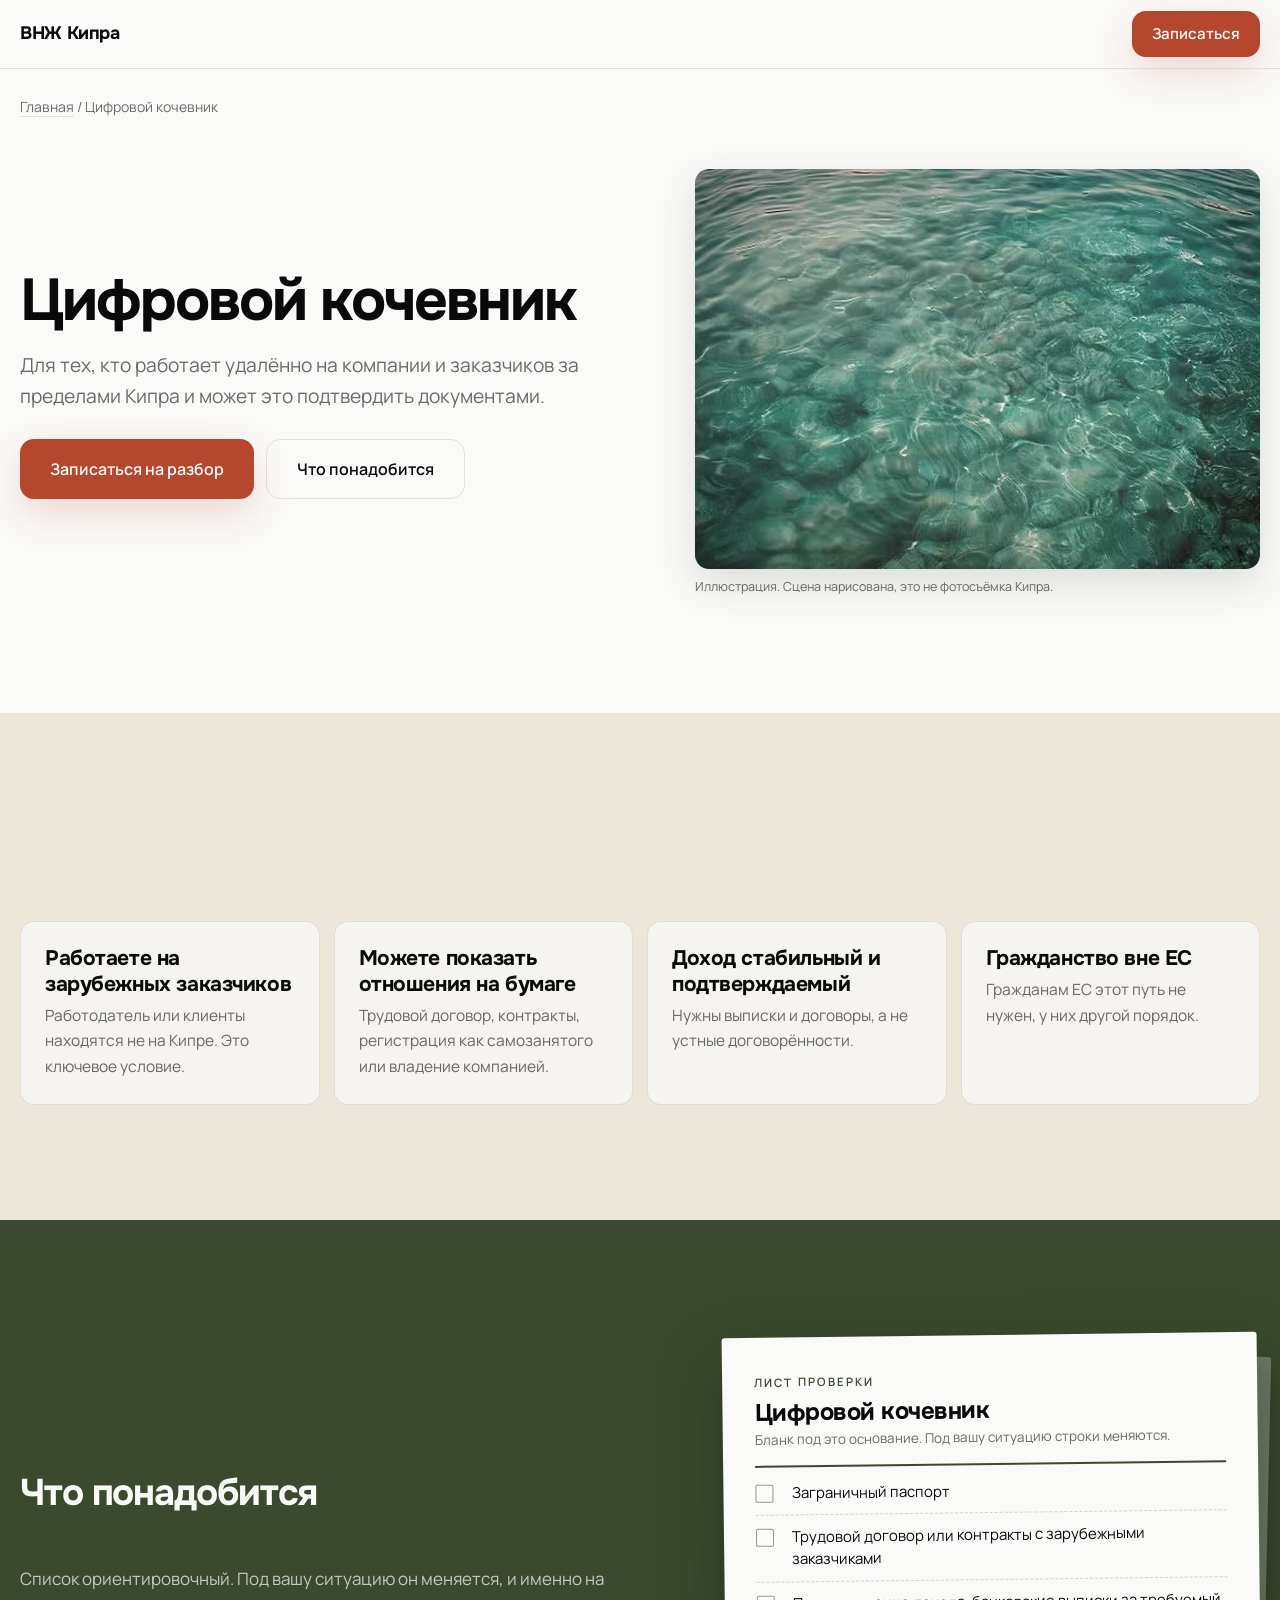
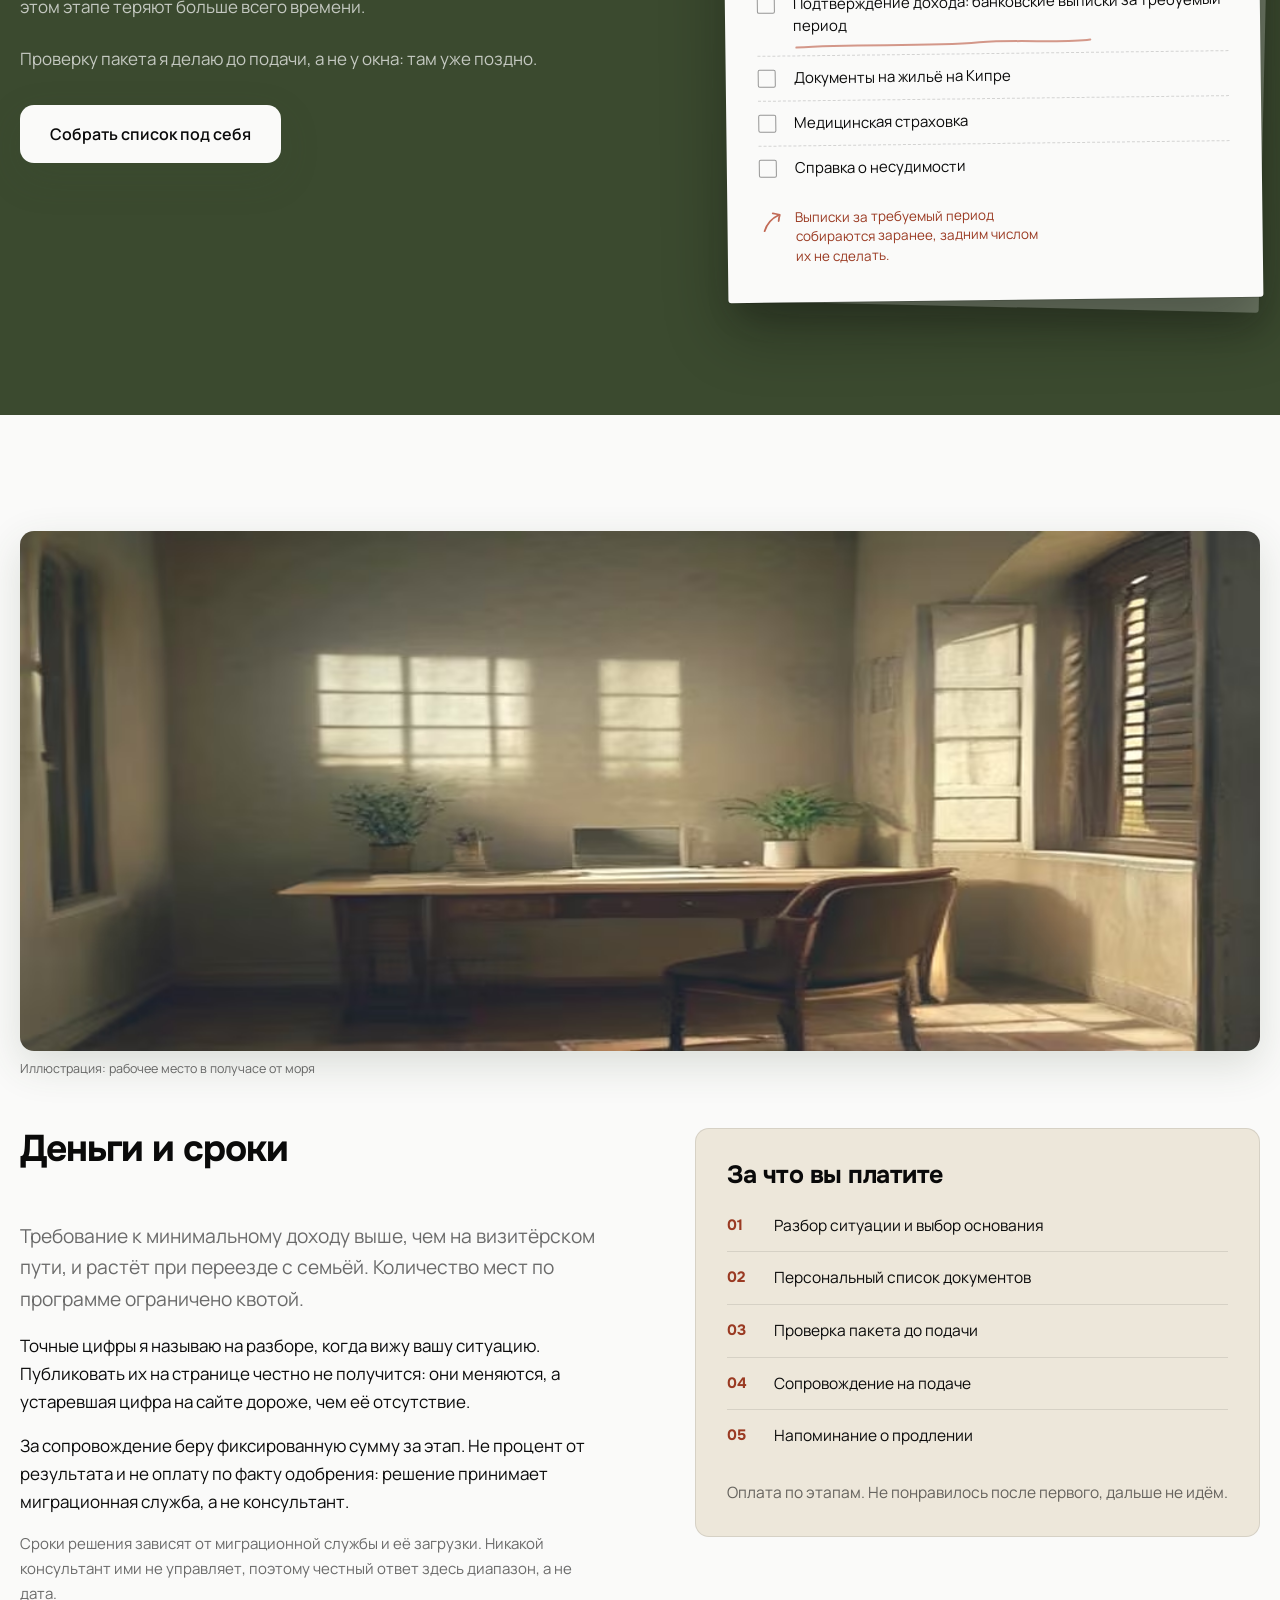
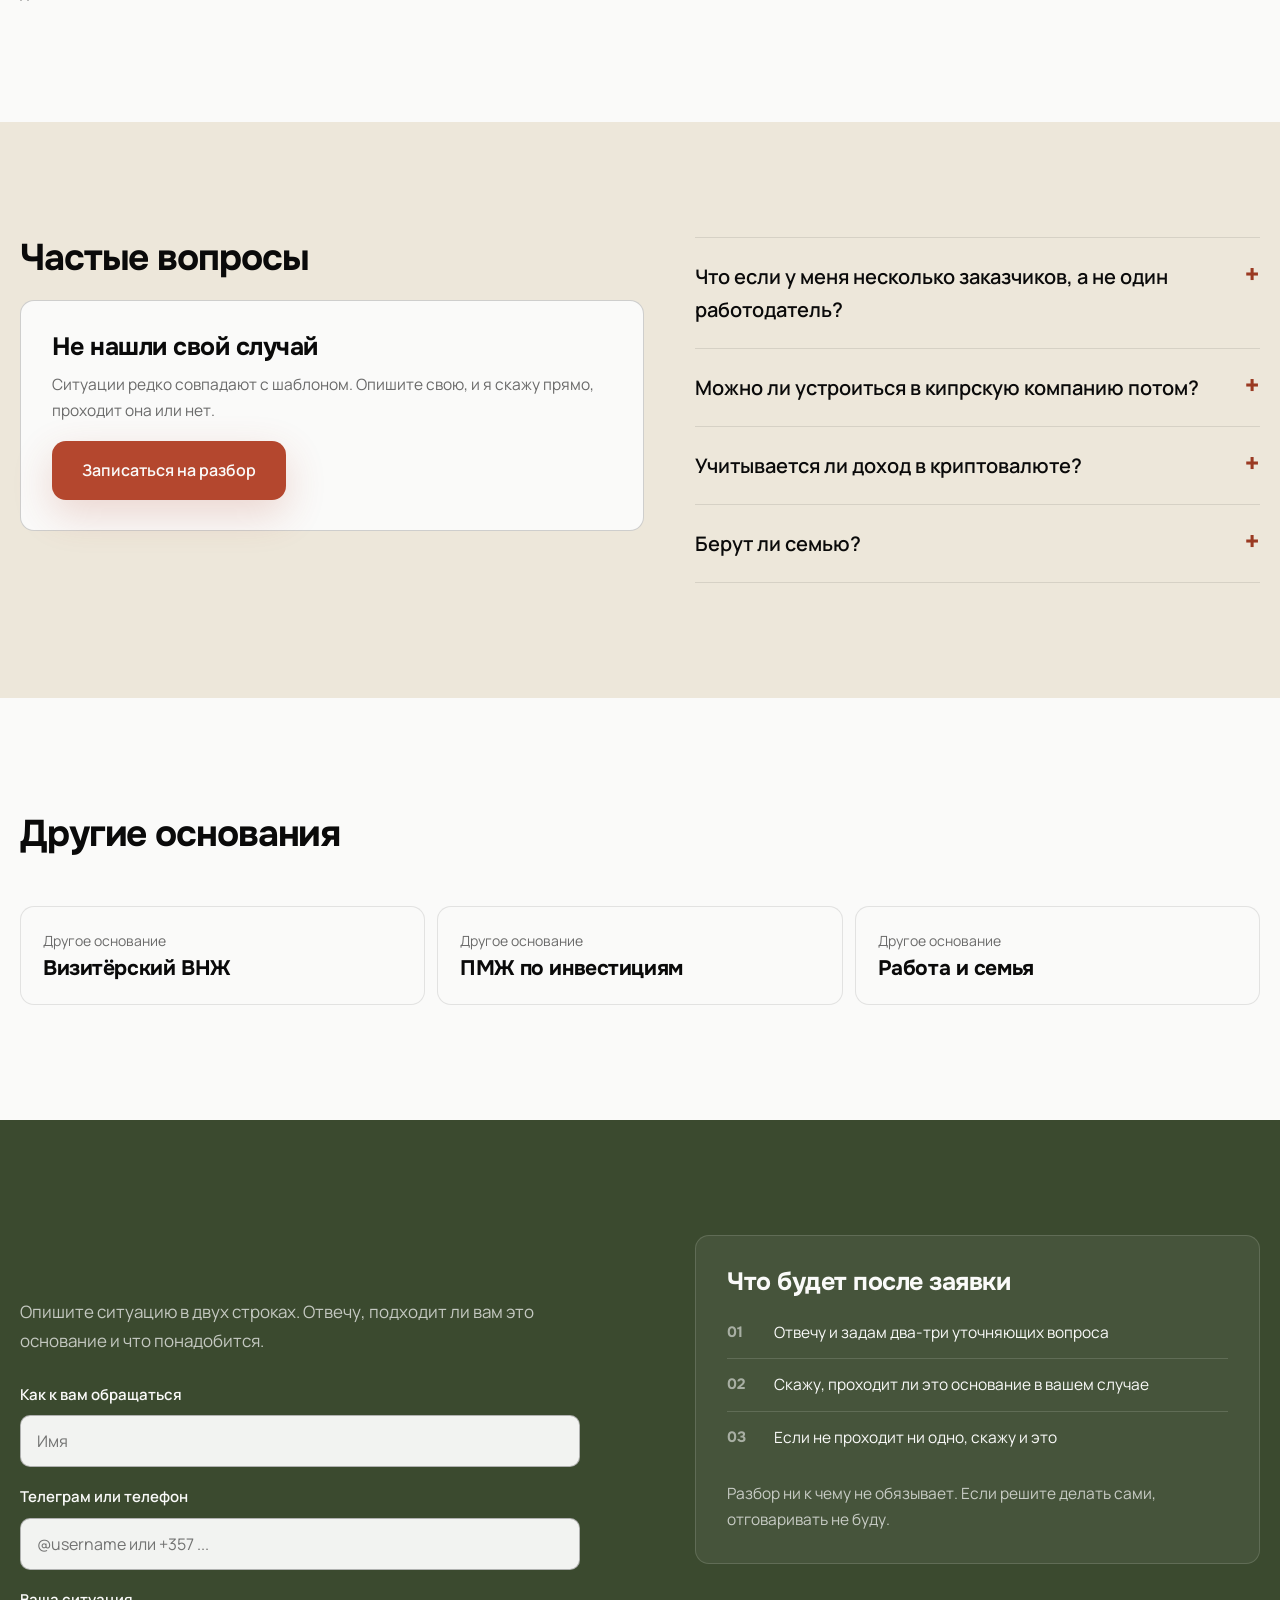
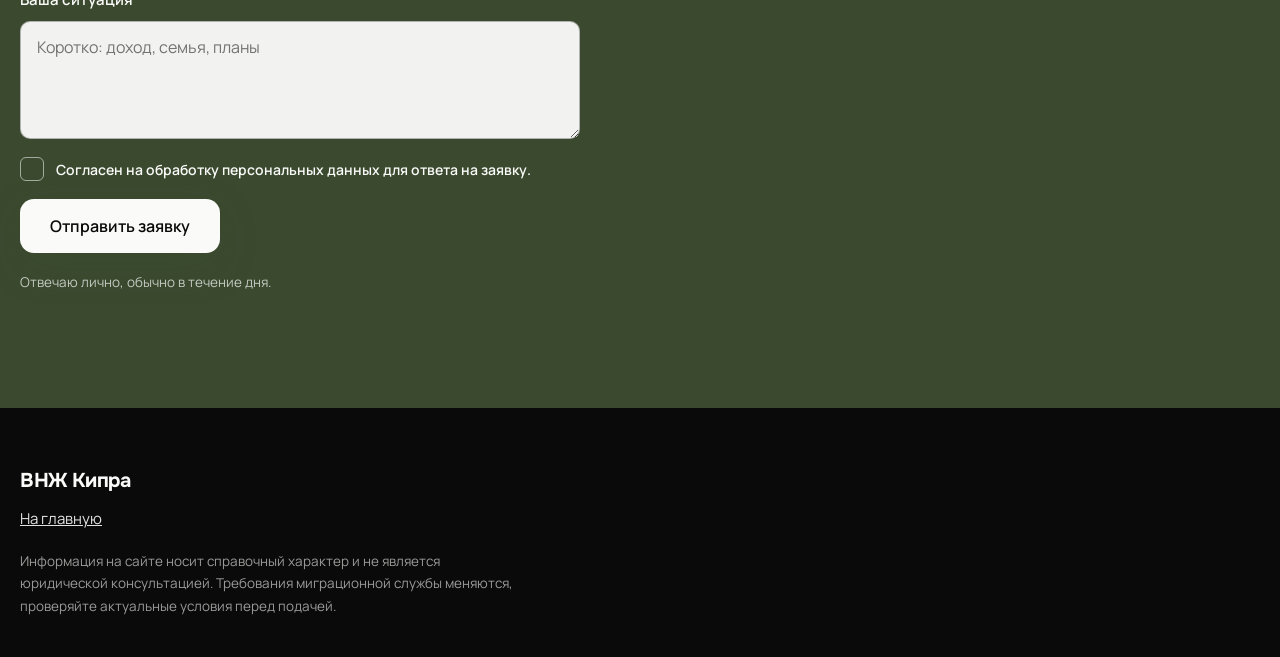
==== commit 55c8440e: "Картинки разделов: шесть кадров вместо пятисот пикселей пустоты Жюри вслепую нашло две дыры: в трёх " ====
--- a/content/digital-nomad.html
+++ b/content/digital-nomad.html
@@ -111,6 +111,15 @@
 </section>
 
 <section class="grid s-paper">
+  <!-- Полоса разрывает текстовую стену ровно там, где читатель уже устал:
+       сразу после тёмного списка документов. Сюжет у каждой страницы свой и
+       привязан к её основанию: терраса к жизни на доход из-за рубежа, стол
+       у окна к удалённой работе, дом к инвестициям, улица к семье. -->
+  <figure class="sec-img sec-band">
+    <img src="assets/img/stol-okno.avif" width="1024" height="430" loading="lazy"
+         alt="Деревянный стол с ноутбуком у окна со ставнями, тёплый свет, терракотовый пол">
+    <figcaption class="cap">Иллюстрация: рабочее место в получасе от моря</figcaption>
+  </figure>
   <div class="two-col">
     <div>
       <div class="head-wrap"><h2>Деньги и сроки</h2></div>
--- a/content/assets/css/site.css
+++ b/content/assets/css/site.css
@@ -53,7 +53,9 @@
 .grid > *{grid-column:content}
 .grid > .full{grid-column:full}
 
-h1,h2,h3,.display{font-family:'Onest',system-ui,sans-serif;font-weight:700;line-height:1.02;letter-spacing:-.03em}
+/* 1.02 годится для латиницы, но кириллица с выносными («р», «у», «ф») на
+   двух строках почти цепляется одна за другую */
+h1,h2,h3,.display{font-family:'Onest',system-ui,sans-serif;font-weight:700;line-height:1.12;letter-spacing:-.03em}
 /* Разница между H1 и H2 была 1.4px: иерархии не существовало, и жюри поймало
    это первым. Разводим шкалу в обе стороны, но осторожно, помня про урок с ch:
    H2 живёт в узких колонках, и крупный кегль рвал «Как я беру деньги» на три
@@ -161,6 +163,24 @@
   padding-top:clamp(30px,4vw,52px)}
 .page-hero img{width:100%;border-radius:var(--r);box-shadow:var(--shadow-olive)}
 .page-hero .cap{font-size:12.5px;color:var(--on-paper-2);margin-top:8px}
+
+/* Картинка раздела. Не украшение: сюжет у каждой свой и привязан к тому,
+   о чём раздел — учреждение к отказам, стол к разбору, улица к семье.
+   Досыпать сюда морских видов из фильма нельзя, море не иллюстрирует
+   документы и сроки, а декоративная картинка без связи со смыслом —
+   ровно то, за что снимают баллы.
+
+   Все кадры прогнаны через ту же цветокоррекцию, что и планы нырка
+   (scripts/prep-section-images.py), иначе рядом с фильмом они читаются
+   как пачка чужих фотографий. */
+.sec-img{margin:clamp(26px,3vw,38px) 0 0}
+.sec-img img{display:block;width:100%;height:auto;border-radius:var(--r);
+  box-shadow:var(--shadow-olive)}
+.sec-img .cap{font-size:12.5px;color:var(--on-paper-2);margin-top:8px}
+.on-dark .sec-img .cap{color:var(--on-olive-2)}
+/* полоса во всю ширину колонки: разрывает текстовую стену там, где читатель
+   уже устал — сразу после тёмного списка документов */
+.sec-band{margin:0 0 clamp(32px,4vw,48px)}
 
 /* карточки требований: не таблица с линейками под каждой строкой */
 .reqs{display:grid;gap:14px;grid-template-columns:repeat(auto-fit,minmax(250px,1fr))}
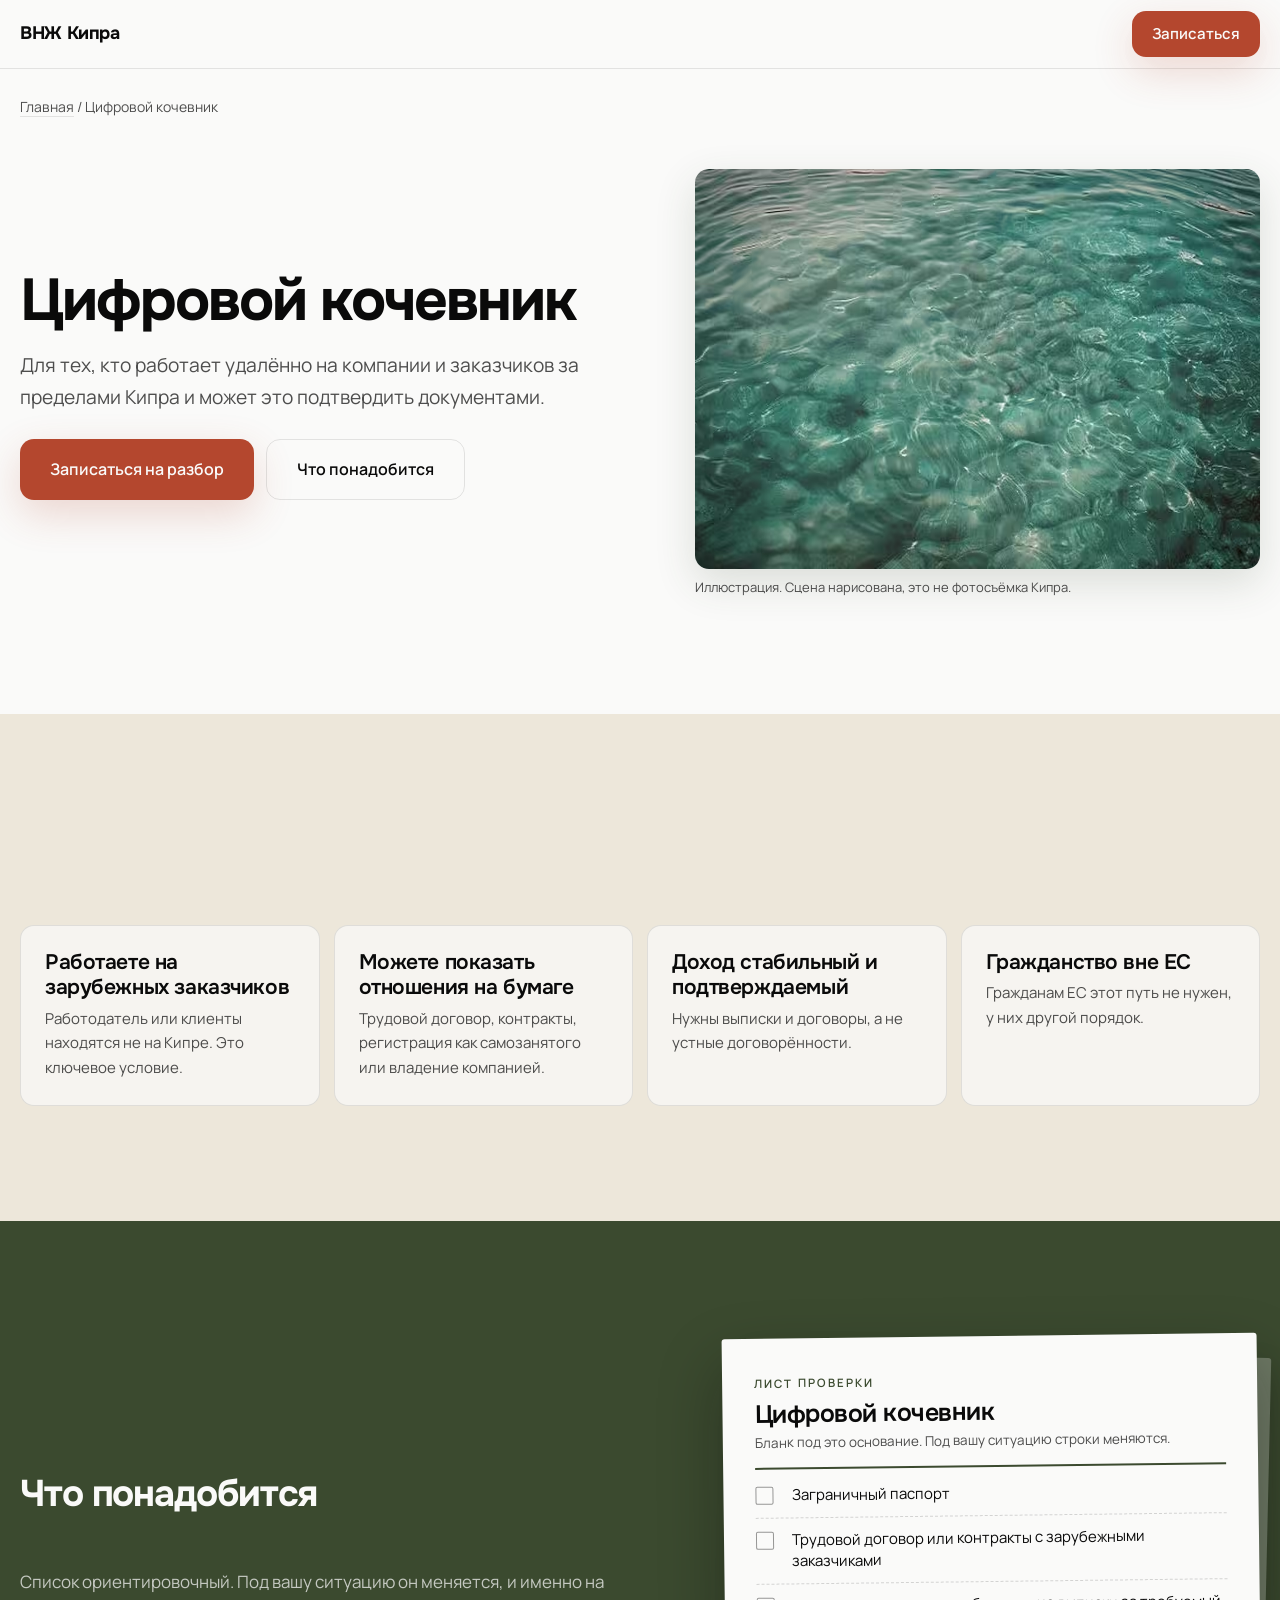
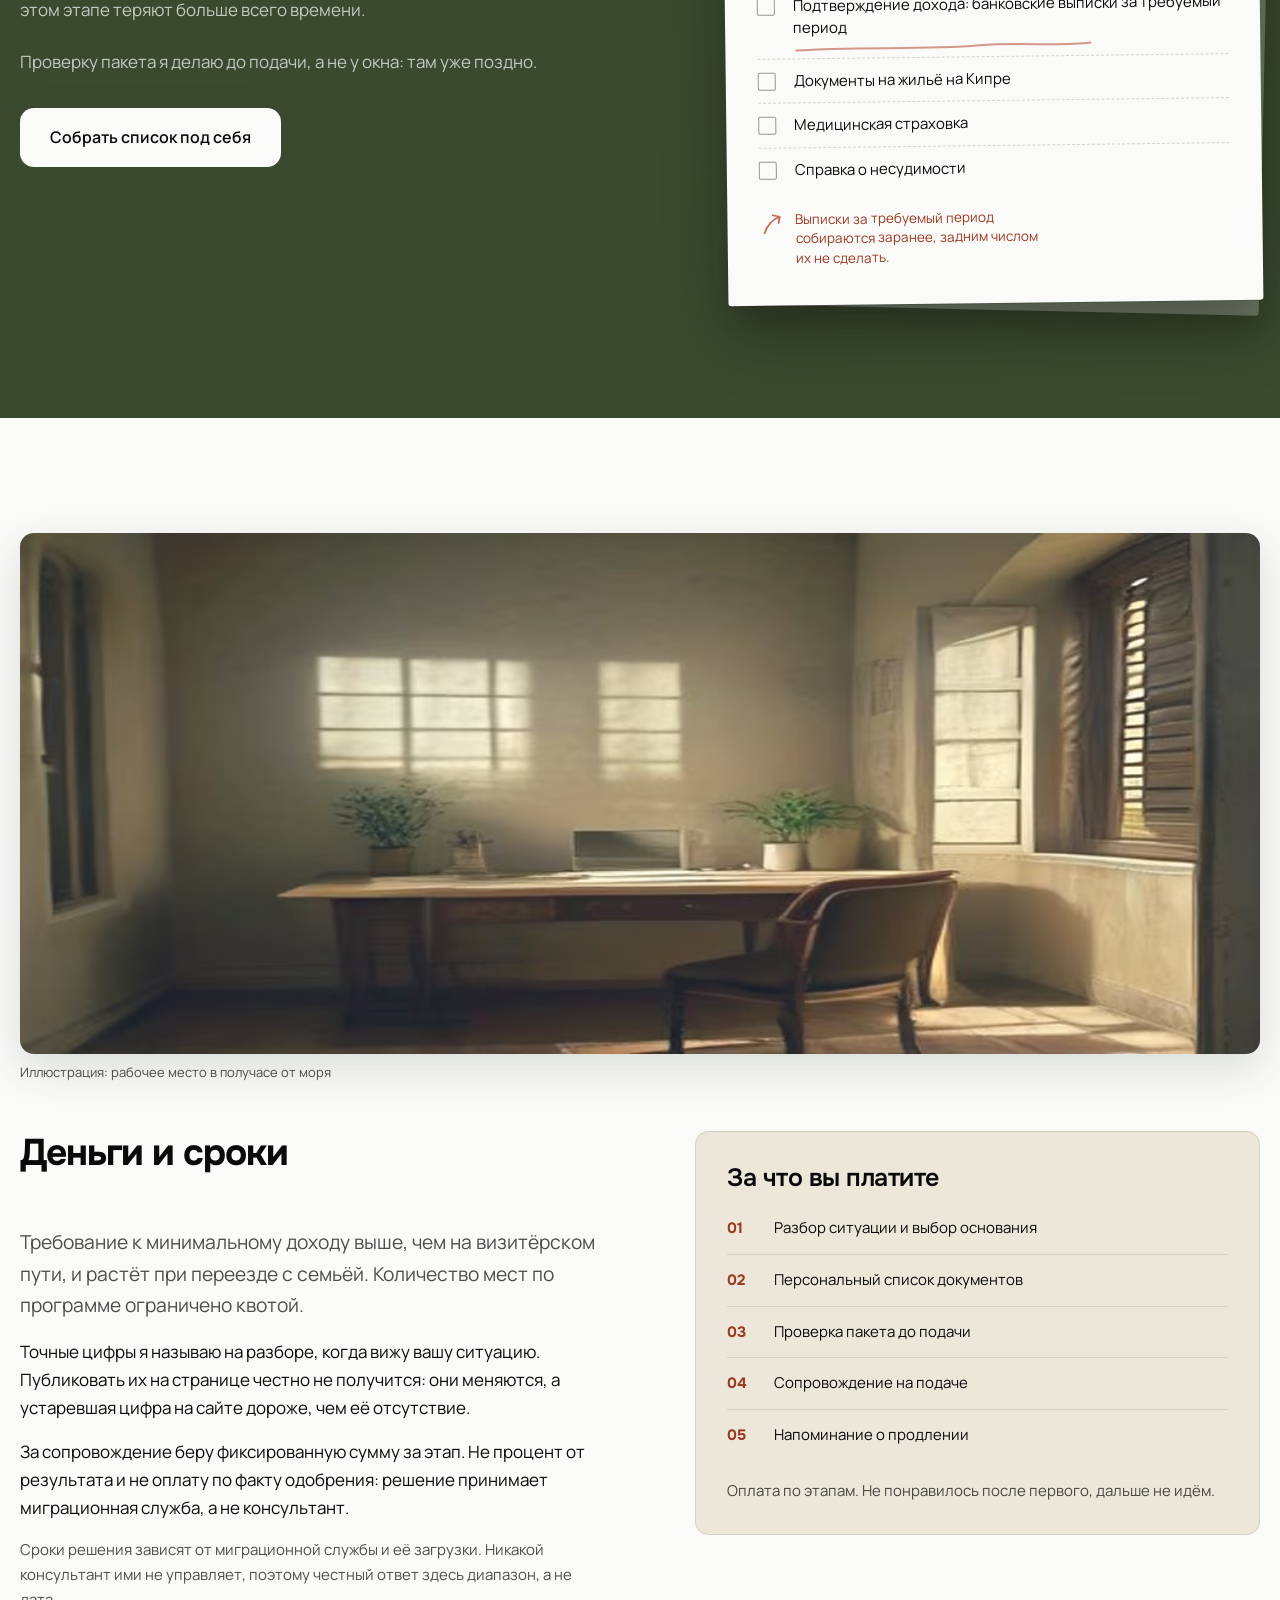
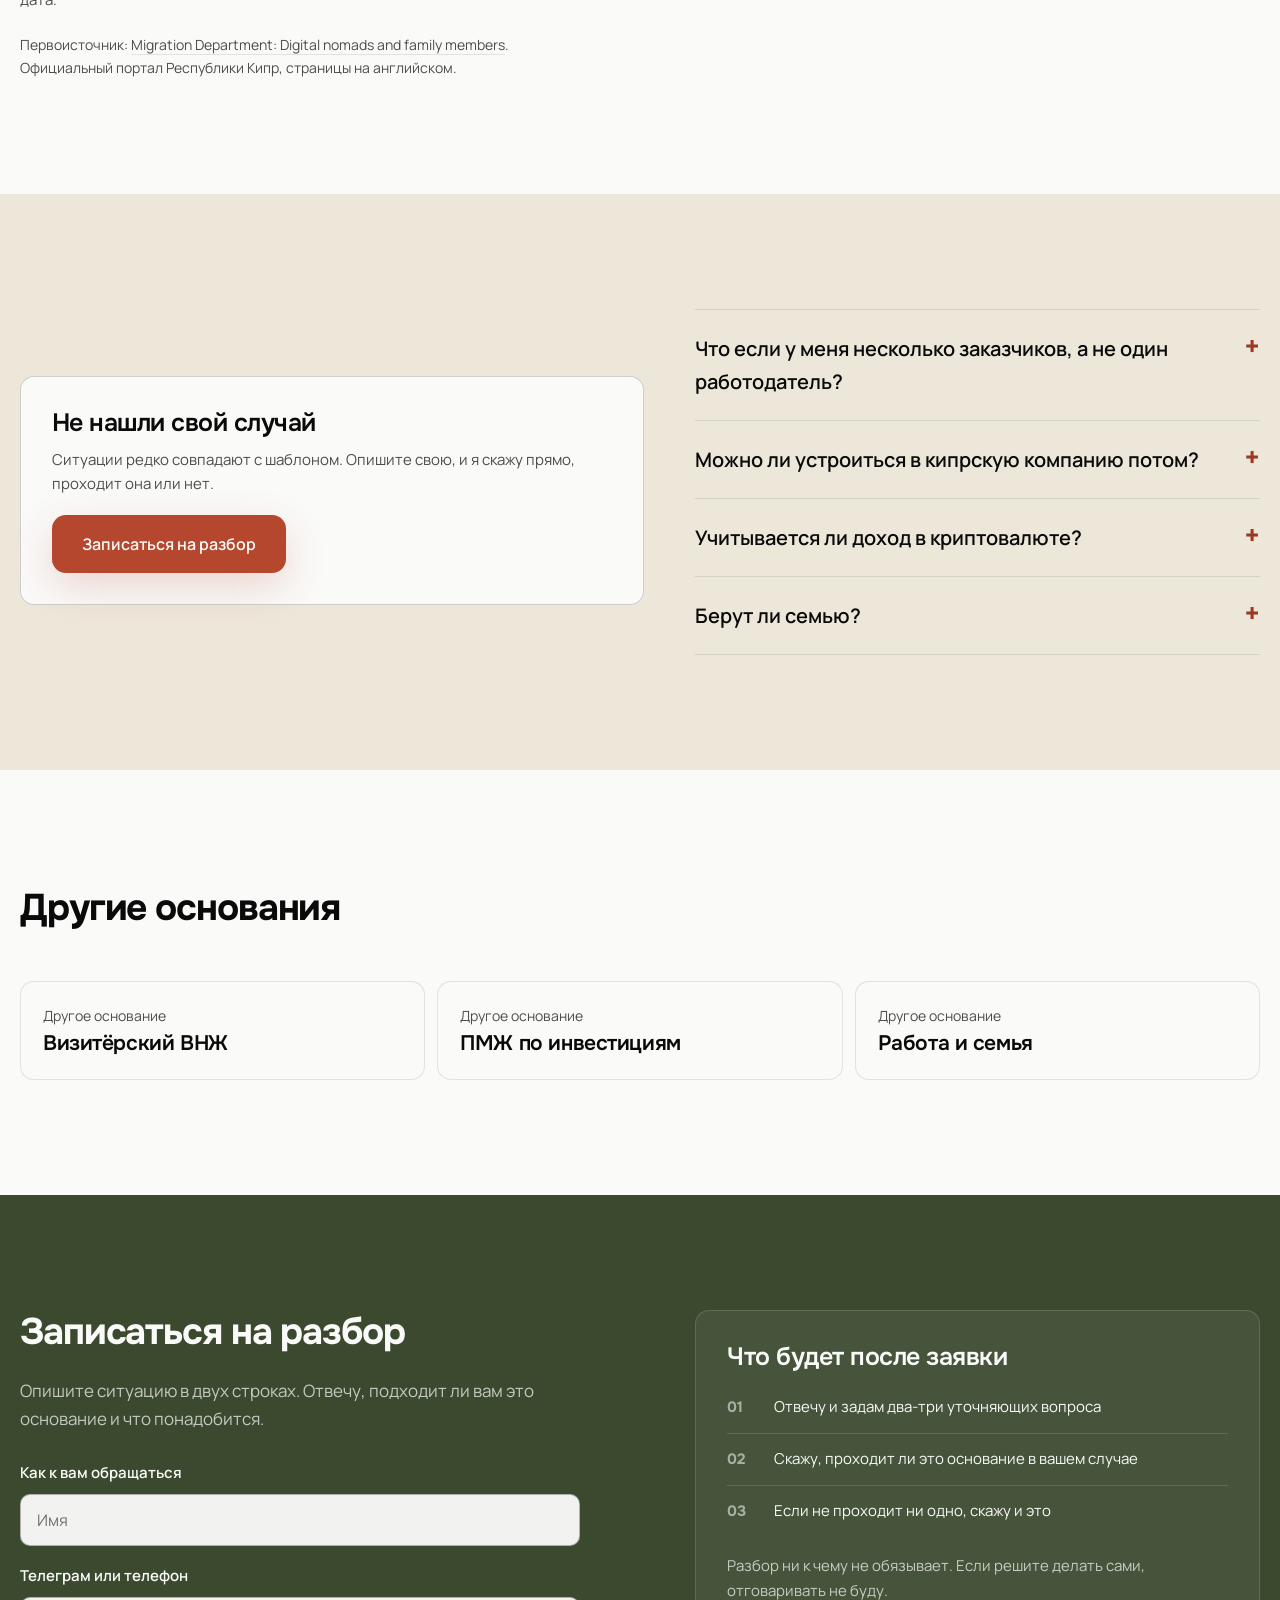
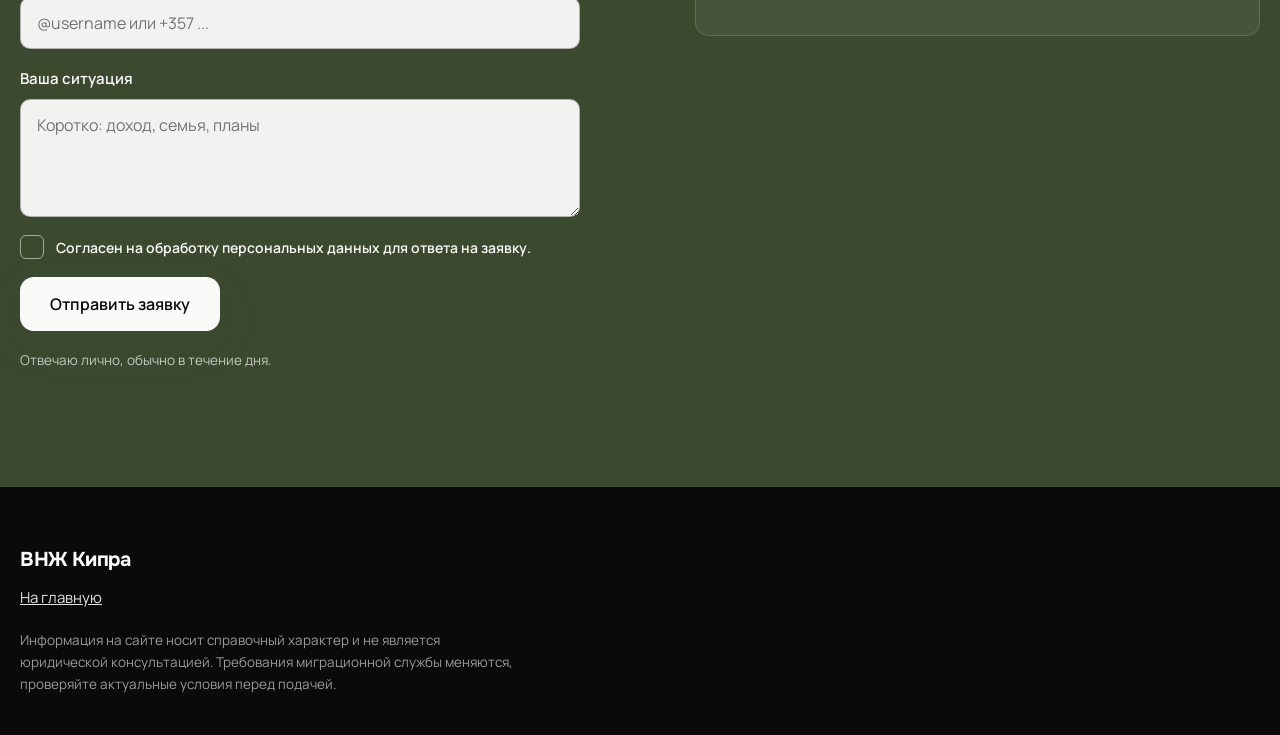
==== commit e71351c8: "Технический слой поиска: один переключатель запуска, canonical и разметка Перенос наработок соседнег" ====
--- a/content/digital-nomad.html
+++ b/content/digital-nomad.html
@@ -3,20 +3,38 @@
 <head>
 <meta charset="utf-8">
 <meta name="viewport" content="width=device-width, initial-scale=1">
-<!-- Сайт не опубликован: пока нет контактов, статуса и цен, индексация вредна.
-     Снять этот тег и Disallow в robots.txt одновременно, перед запуском. -->
+<!-- Режим индексации задаёт ОДИН переключатель PUBLISHED в scripts/siteinfo.py.
+     Руками этот тег не трогать: разъедутся пять страниц, robots.txt и карта. -->
 <meta name="robots" content="noindex, nofollow">
 <title>Виза цифрового кочевника на Кипре для удалённой работы</title>
 <meta name="description" content="Вид на жительство Республики Кипр для тех, кто работает удалённо на зарубежных работодателей и заказчиков.">
+<!-- Без canonical адрес страницы размножается сам: с параметрами в ссылке из
+     мессенджера, со слэшем и без. Все копии показывают один текст. -->
+<link rel="canonical" href="https://youpiter999.github.io/cyprus-residency-site/digital-nomad.html">
+<meta property="og:type" content="article">
+<meta property="og:url" content="https://youpiter999.github.io/cyprus-residency-site/digital-nomad.html">
+<meta property="og:site_name" content="ВНЖ Кипра">
+<meta property="og:locale" content="ru_RU">
 <meta property="og:title" content="Цифровой кочевник. ВНЖ Кипра">
 <meta property="og:description" content="Вид на жительство Республики Кипр для тех, кто работает удалённо на зарубежных работодателей и заказчиков.">
-<meta property="og:type" content="article">
+<!-- JPEG, а не AVIF: превью в мессенджерах разворачивают далеко не все, а
+     ссылку на этот сайт будут слать именно в мессенджере. -->
+<meta property="og:image" content="https://youpiter999.github.io/cyprus-residency-site/assets/img/og.jpg">
+<meta property="og:image:width" content="1200">
+<meta property="og:image:height" content="630">
+<meta property="og:image:alt" content="Облака над морем с высоты, первый кадр заставки сайта">
+<meta name="twitter:card" content="summary_large_image">
 <link rel="icon" href="favicon.svg" type="image/svg+xml">
 <link rel="stylesheet" href="assets/css/site.css">
 <!-- Скрытое состояние блоков включается до первой отрисовки, иначе страница
      успевает мелькнуть готовой. Сторож снимает класс, если reveal.js не доехал:
      страница без анимации нормальна, страница из невидимого текста нет. -->
 <script>var h=document.documentElement;h.className+=' js-reveal';setTimeout(function(){if(!h.dataset.rvOk)h.className=h.className.replace(' js-reveal','')},2500)</script>
+<!-- Разметка собирается ЗДЕСЬ, в шаблоне, и нигде больше. Урок соседнего
+     проекта: страница-специфичный FAQPage, положенный в общий шелл, протёк
+     на каждый URL и дал по два узла на страницу, оба помеченных невалидными. -->
+<script type="application/ld+json">{"@context": "https://schema.org", "@type": "BreadcrumbList", "itemListElement": [{"@type": "ListItem", "position": 1, "name": "Главная", "item": "https://youpiter999.github.io/cyprus-residency-site/"}, {"@type": "ListItem", "position": 2, "name": "Цифровой кочевник", "item": "https://youpiter999.github.io/cyprus-residency-site/digital-nomad.html"}]}</script>
+<script type="application/ld+json">{"@context": "https://schema.org", "@type": "FAQPage", "mainEntity": [{"@type": "Question", "name": "Что если у меня несколько заказчиков, а не один работодатель?", "acceptedAnswer": {"@type": "Answer", "text": "Это рабочий вариант, но пакет собирается иначе: понадобятся контракты и подтверждение регулярности поступлений."}}, {"@type": "Question", "name": "Можно ли устроиться в кипрскую компанию потом?", "acceptedAnswer": {"@type": "Answer", "text": "Смена основания это отдельная процедура, а не автоматический переход. Планировать её лучше заранее."}}, {"@type": "Question", "name": "Учитывается ли доход в криптовалюте?", "acceptedAnswer": {"@type": "Answer", "text": "Как правило требуется подтверждение через банковские каналы. Криптодоход сам по себе сложно принять как доказательство."}}, {"@type": "Question", "name": "Берут ли семью?", "acceptedAnswer": {"@type": "Answer", "text": "Да, супруга и несовершеннолетних детей обычно можно включить, требования к доходу при этом растут."}}]}</script>
 </head>
 <body>
 <svg class="grain" aria-hidden="true"><filter id="g"><feTurbulence type="fractalNoise" baseFrequency="0.8" numOctaves="3"/></filter><rect width="100%" height="100%" filter="url(#g)"/></svg>
@@ -127,6 +145,7 @@
       <p style="margin-top:16px">Точные цифры я называю на разборе, когда вижу вашу ситуацию. Публиковать их на странице честно не получится: они меняются, а устаревшая цифра на сайте дороже, чем её отсутствие.</p>
       <p style="margin-top:16px">За сопровождение беру фиксированную сумму за этап. Не процент от результата и не оплату по факту одобрения: решение принимает миграционная служба, а не консультант.</p>
       <p style="margin-top:16px;font-size:15px;color:var(--on-paper-2)">Сроки решения зависят от миграционной службы и её загрузки. Никакой консультант ими не управляет, поэтому честный ответ здесь диапазон, а не дата.</p>
+      <p class="src">Первоисточник: <a href="https://www.gov.cy/mip-md/en/documents/digital-nomads-and-family-members/" rel="noopener nofollow" target="_blank">Migration Department: Digital nomads and family members</a>. Официальный портал Республики Кипр, страницы на английском.</p>
     </div>
     <div class="aside-card">
       <h3>За что вы платите</h3>
--- a/content/assets/css/site.css
+++ b/content/assets/css/site.css
@@ -22,7 +22,7 @@
      даёт 4.39:1 и не проходит AA, поэтому у ссылок свой затемнённый оттенок */
   --brick-text:#9A3A22;
   --on-paper-1:rgba(10,10,10,1);
-  --on-paper-2:rgba(10,10,10,.60);
+  --on-paper-2:rgba(10,10,10,.72);
   --on-paper-line:rgba(10,10,10,.10);
   --on-olive-1:rgba(250,250,249,1);
   --on-olive-2:rgba(250,250,249,.72);
@@ -62,10 +62,13 @@
    строки. Заголовок кино-сцены задан отдельно в film.css: там ширина плашки
    620px, и 66px туда не влезают. */
 h1{font-size:clamp(32px,4.6vw,68px);letter-spacing:-.035em}
-h2{font-size:clamp(26px,2.9vw,42px);text-wrap:balance}
+h2{font-size:clamp(26px,2.9vw,42px);text-wrap:balance;line-height:1.2}
 h1{text-wrap:balance}
 /* средний ярус шкалы: без него прыжок с заголовка сразу на 18px читается провалом */
-h3{font-size:clamp(21px,2.1vw,25px);letter-spacing:-.02em;line-height:1.22}
+/* Вес 600, а не 700. Все заголовки сайта жили в одном начертании, и разница
+   между h2 и h3 держалась только на кегле, который у них почти совпадал.
+   Начертание Onest 600 уже подключено, новых файлов это не добавляет. */
+h3{font-size:clamp(21px,2.1vw,25px);letter-spacing:-.02em;line-height:1.22;font-weight:600}
 p{max-width:62ch}
 .lead{font-size:clamp(17px,1.5vw,21px);color:var(--on-paper-2)}
 
@@ -90,7 +93,7 @@
 
 section{padding:clamp(72px,9vw,140px) 0}
 /* липкая шапка резала заголовок секции пополам при переходе по якорю */
-section[id]{scroll-margin-top:84px}
+section[id]{scroll-margin-top:88px}
 .s-paper{background:var(--paper)}
 .s-sand{background:var(--sand)}
 .s-olive{background:var(--olive);color:var(--on-olive-1)}
@@ -109,6 +112,19 @@
   grid-template-columns:minmax(0,1.05fr) minmax(0,.95fr);align-items:start}
 .aside-card{padding:clamp(24px,2.4vw,32px);border-radius:var(--r);
   background:var(--sand);border:1px solid var(--on-paper-line)}
+/* Карточка у формы липкая. Форма высокая, карточка короткая, и под ней
+   оставалось 336px мёртвой оливы. Прятать её нельзя: это «что будет после
+   заявки», и полезнее всего она именно пока форму заполняют. Липкость
+   превращает пустоту в поведение: список едет рядом до конца формы.
+   Замер: 328px карточки плюс 108px отступа = 436px, в экран влезает. */
+/* То же и в «Как я беру деньги»: колонка с текстом на 205px длиннее карточки,
+   и под карточкой висела дыра. Липкость превращает её в поведение: список «за
+   что вы платите» едет рядом, пока читают про деньги. Замер: 407+108=515 при
+   экране 900. */
+@media (min-width:861px){
+  #zapis .aside-card,
+  #dengi .aside-card{position:sticky;top:clamp(90px,12vh,120px)}
+}
 .on-dark .aside-card,.s-olive .aside-card,.s-ink .aside-card{
   background:rgba(250,250,249,.06);border-color:var(--on-olive-line)}
 /* на чернильном фоне рамка в 14% сливалась с подложкой и карточка исчезала */
@@ -117,14 +133,14 @@
    в 20ch превращал «Записаться на разбор» в три строки */
 .two-col .head-wrap{max-width:none}
 .aside-card h3{margin-bottom:.6rem}
-.aside-card p{font-size:15.5px;color:var(--on-paper-2)}
+.aside-card p{font-size:15px;color:var(--on-paper-2)}
 .on-dark .aside-card p{color:var(--on-olive-2)}
 
 /* ровные строки с ценностью слева и пояснением справа: список без буллетов
    и без линейки под каждой строкой */
 .rows{display:grid;gap:0;margin-top:6px}
 .rows li{list-style:none;display:grid;grid-template-columns:auto 1fr;gap:14px;
-  padding:13px 0;border-bottom:1px solid var(--on-paper-line);font-size:15.5px}
+  padding:13px 0;border-bottom:1px solid var(--on-paper-line);font-size:15px}
 .rows li:last-child{border-bottom:0}
 .on-dark .rows li,.s-olive .rows li,.s-ink .rows li{border-color:var(--on-olive-line)}
 .rows b{font-family:'Onest',sans-serif;font-weight:700;color:var(--brick-text);
@@ -155,14 +171,32 @@
 .topbar .row{display:flex;align-items:center;justify-content:space-between;gap:1rem;height:68px}
 .brand{font-family:'Onest',sans-serif;font-weight:700;font-size:18px;letter-spacing:-.02em;text-decoration:none}
 .topbar .btn{padding:11px 20px;font-size:15px}
+/* Якоря по разделам. Страница 7.5 тысяч пикселей, и вело по ней одно только
+   «Записаться». Ниже 900px прячем: четыре ссылки не встают рядом с кнопкой, а
+   заводить гамбургер ради четырёх якорей значит менять механизм навигации
+   ради экономии одной строки. */
+.topnav{display:flex;gap:clamp(14px,1.8vw,28px);margin-left:auto;
+  margin-right:clamp(14px,2vw,28px)}
+.topnav a{text-decoration:none;font-size:15px;color:var(--on-paper-2);
+  padding:6px 0;border-bottom:1px solid transparent;
+  transition:color .25s var(--e-ui),border-color .25s var(--e-ui)}
+.topnav a:hover{color:var(--on-paper-1);border-color:var(--on-paper-line)}
+@media (max-width:900px){ .topnav{display:none} }
 
 .crumbs{font-size:14px;color:var(--on-paper-2);padding-top:26px}
 .crumbs a{text-decoration:none;border-bottom:1px solid var(--on-paper-line)}
+
+/* Ссылка на первоисточник. Стоит там, где страница объясняет, почему не
+   называет цифру: вместо своей суммы даём дорогу к официальному порталу.
+   Набрана мельче основного текста намеренно, это сноска, а не призыв. */
+.src{margin-top:20px;font-size:14px;color:var(--on-paper-2)}
+.src a{color:inherit;text-decoration:none;border-bottom:1px solid var(--on-paper-line)}
+.src a:hover{color:var(--ink)}
 
 .page-hero{display:grid;gap:clamp(24px,4vw,52px);grid-template-columns:1.05fr .95fr;align-items:center;
   padding-top:clamp(30px,4vw,52px)}
 .page-hero img{width:100%;border-radius:var(--r);box-shadow:var(--shadow-olive)}
-.page-hero .cap{font-size:12.5px;color:var(--on-paper-2);margin-top:8px}
+.page-hero .cap{font-size:13px;color:var(--on-paper-2);margin-top:8px}
 
 /* Картинка раздела. Не украшение: сюжет у каждой свой и привязан к тому,
    о чём раздел — учреждение к отказам, стол к разбору, улица к семье.
@@ -176,7 +210,7 @@
 .sec-img{margin:clamp(26px,3vw,38px) 0 0}
 .sec-img img{display:block;width:100%;height:auto;border-radius:var(--r);
   box-shadow:var(--shadow-olive)}
-.sec-img .cap{font-size:12.5px;color:var(--on-paper-2);margin-top:8px}
+.sec-img .cap{font-size:13px;color:var(--on-paper-2);margin-top:8px}
 .on-dark .sec-img .cap{color:var(--on-olive-2)}
 /* полоса во всю ширину колонки: разрывает текстовую стену там, где читатель
    уже устал — сразу после тёмного списка документов */
@@ -187,7 +221,7 @@
 .reqs div{padding:24px;border-radius:var(--r);background:var(--paper);border:1px solid var(--on-paper-line)}
 .s-sand .reqs div{background:rgba(250,250,249,.72)}
 .reqs h3{font-size:21px;margin-bottom:.35rem}
-.reqs p{font-size:15.5px;color:var(--on-paper-2)}
+.reqs p{font-size:15px;color:var(--on-paper-2)}
 
 .docs{display:grid;gap:0;counter-reset:d}
 .docs li{list-style:none;display:grid;grid-template-columns:auto 1fr;gap:18px;
@@ -233,6 +267,11 @@
   flex:0 0 auto;margin:0;padding:0;border-radius:6px;border:1.5px solid rgba(250,250,249,.55);
   background:transparent;cursor:pointer;position:relative;
   transition:background-color .2s var(--e-ui),border-color .2s var(--e-ui)}
+/* Зона нажатия 44x44 при коробке 24x24: сам квадрат больше делать нельзя, он
+   встанет в разнос со строкой текста, поэтому невидимый ::before расширяет
+   попадание вокруг него. Родитель уже position:relative. */
+.consent input::before{content:'';position:absolute;left:50%;top:50%;
+  width:44px;height:44px;transform:translate(-50%,-50%)}
 .consent input:checked{background:var(--paper);border-color:var(--paper)}
 .consent input:checked::after{content:'';position:absolute;left:8px;top:3.5px;
   width:6px;height:12px;border:solid var(--olive);border-width:0 2.5px 2.5px 0;
@@ -285,7 +324,7 @@
    правило .s-olive p красит текст в светлый. На белой бумаге это невидимка */
 .sheet-paper .sheet-kicker{font-size:11.5px;letter-spacing:.18em;text-transform:uppercase;
   font-weight:600;color:var(--olive)}
-.sheet-paper h3{font-size:clamp(20px,2vw,24px);margin:.35rem 0 .1rem;color:var(--on-paper-1)}
+.sheet-paper h3{margin:.35rem 0 .1rem;color:var(--on-paper-1)}
 /* линейка под шапкой бланка: полоса поверху сливалась с оливковой секцией
    и читалась обрезанным краем листа */
 .sheet-paper .sheet-sub{font-size:13.5px;color:var(--on-paper-2);
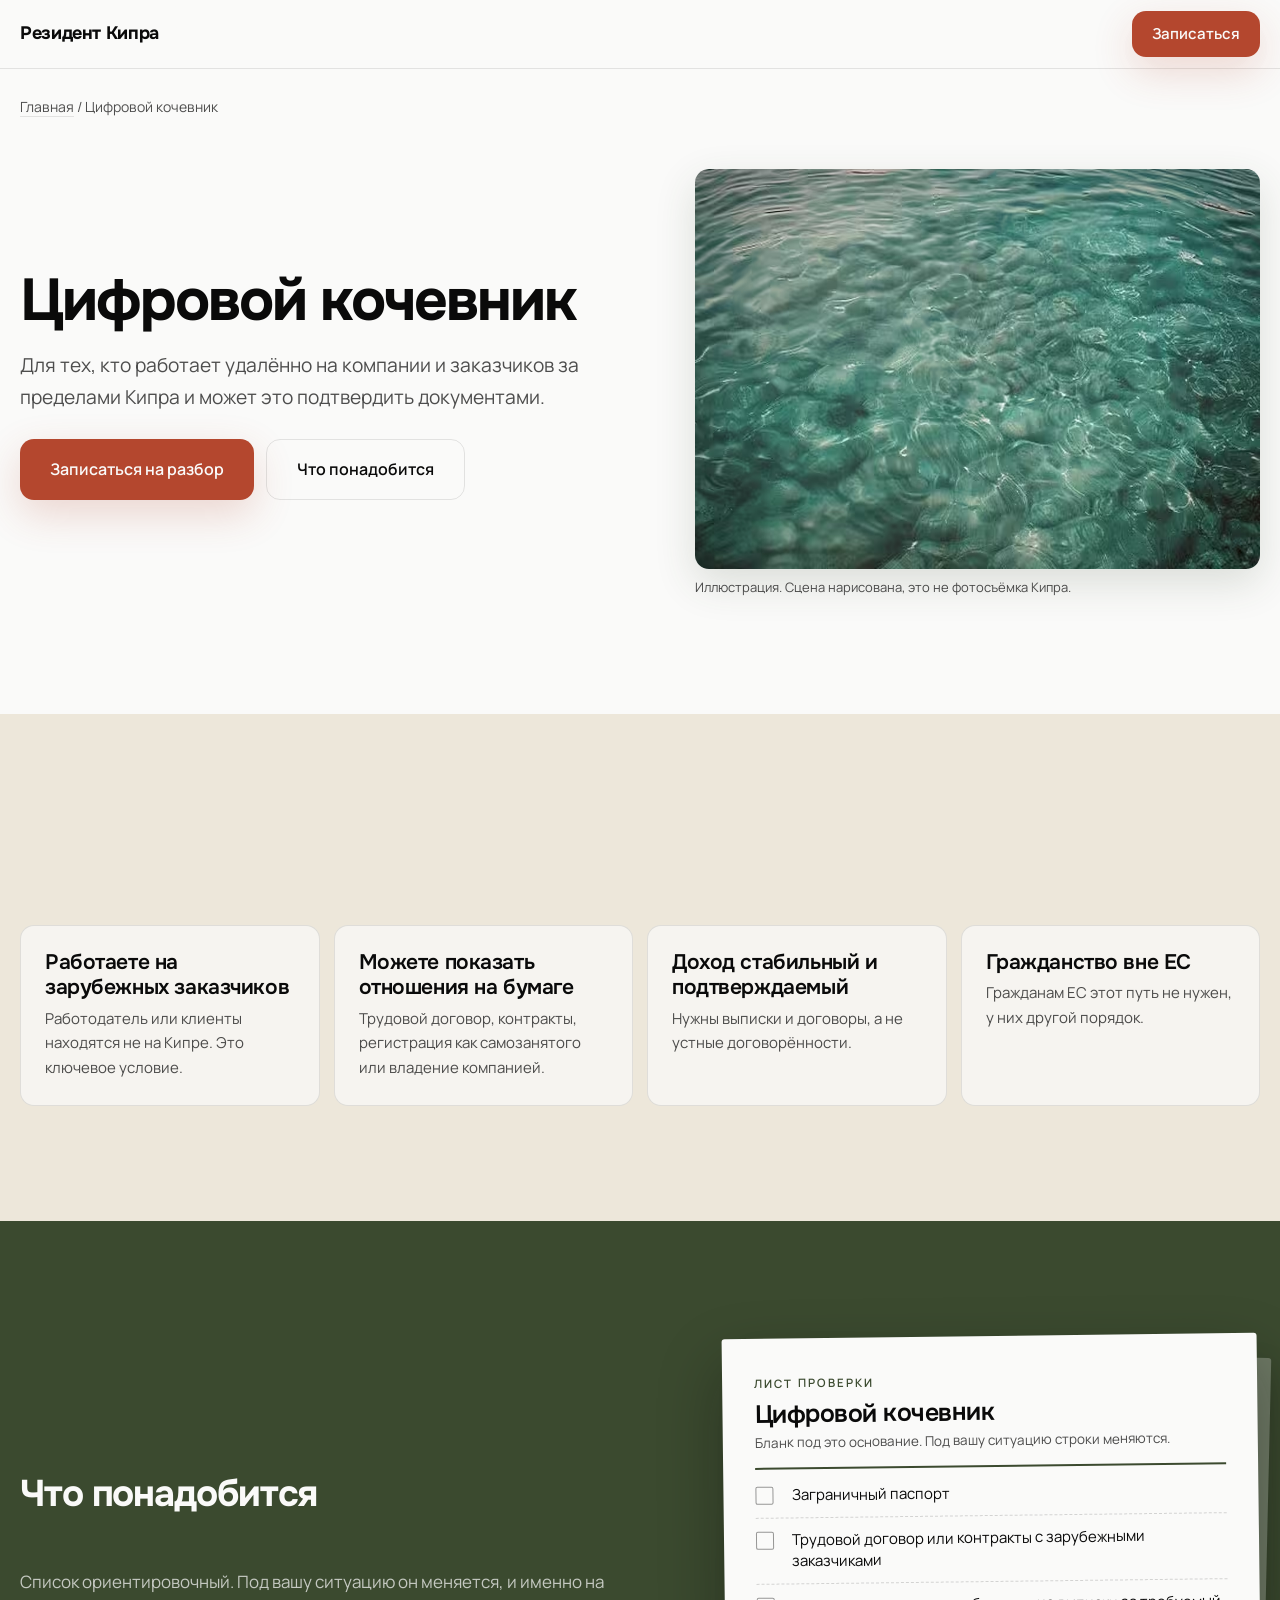
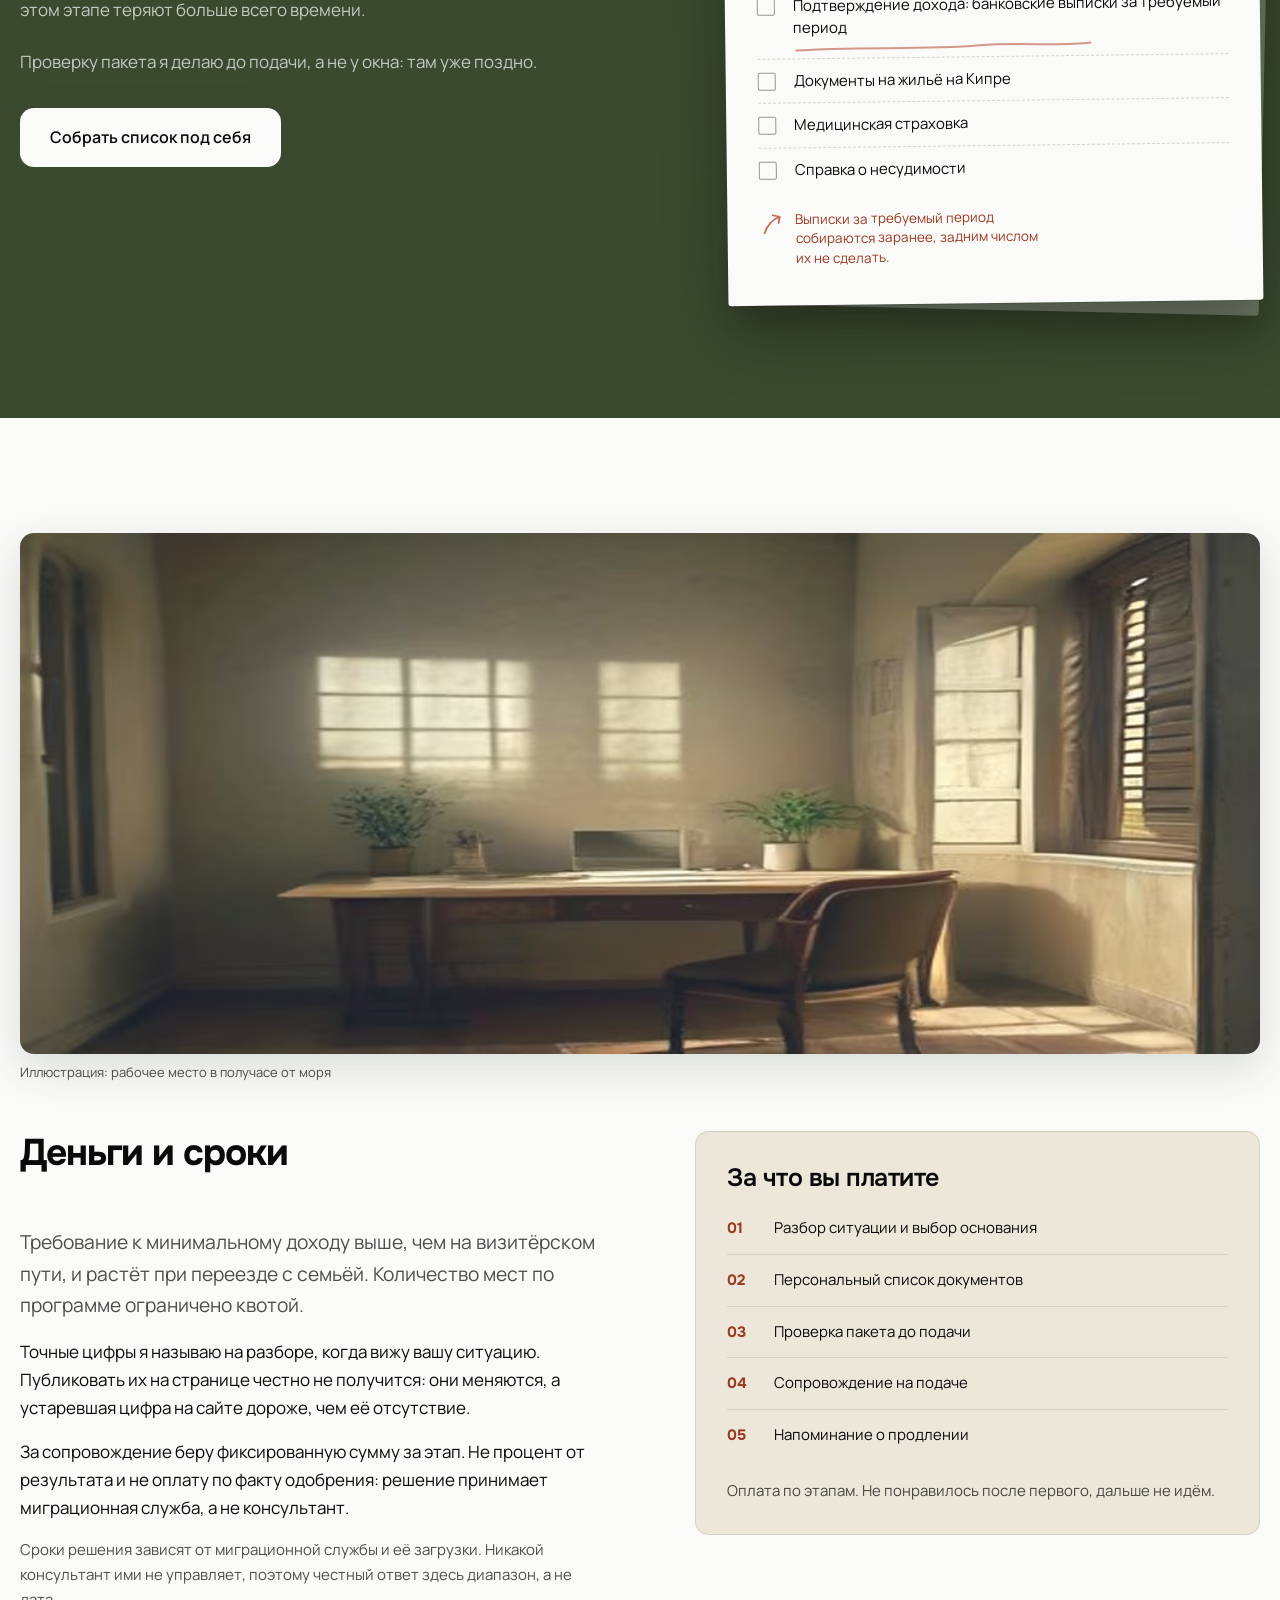
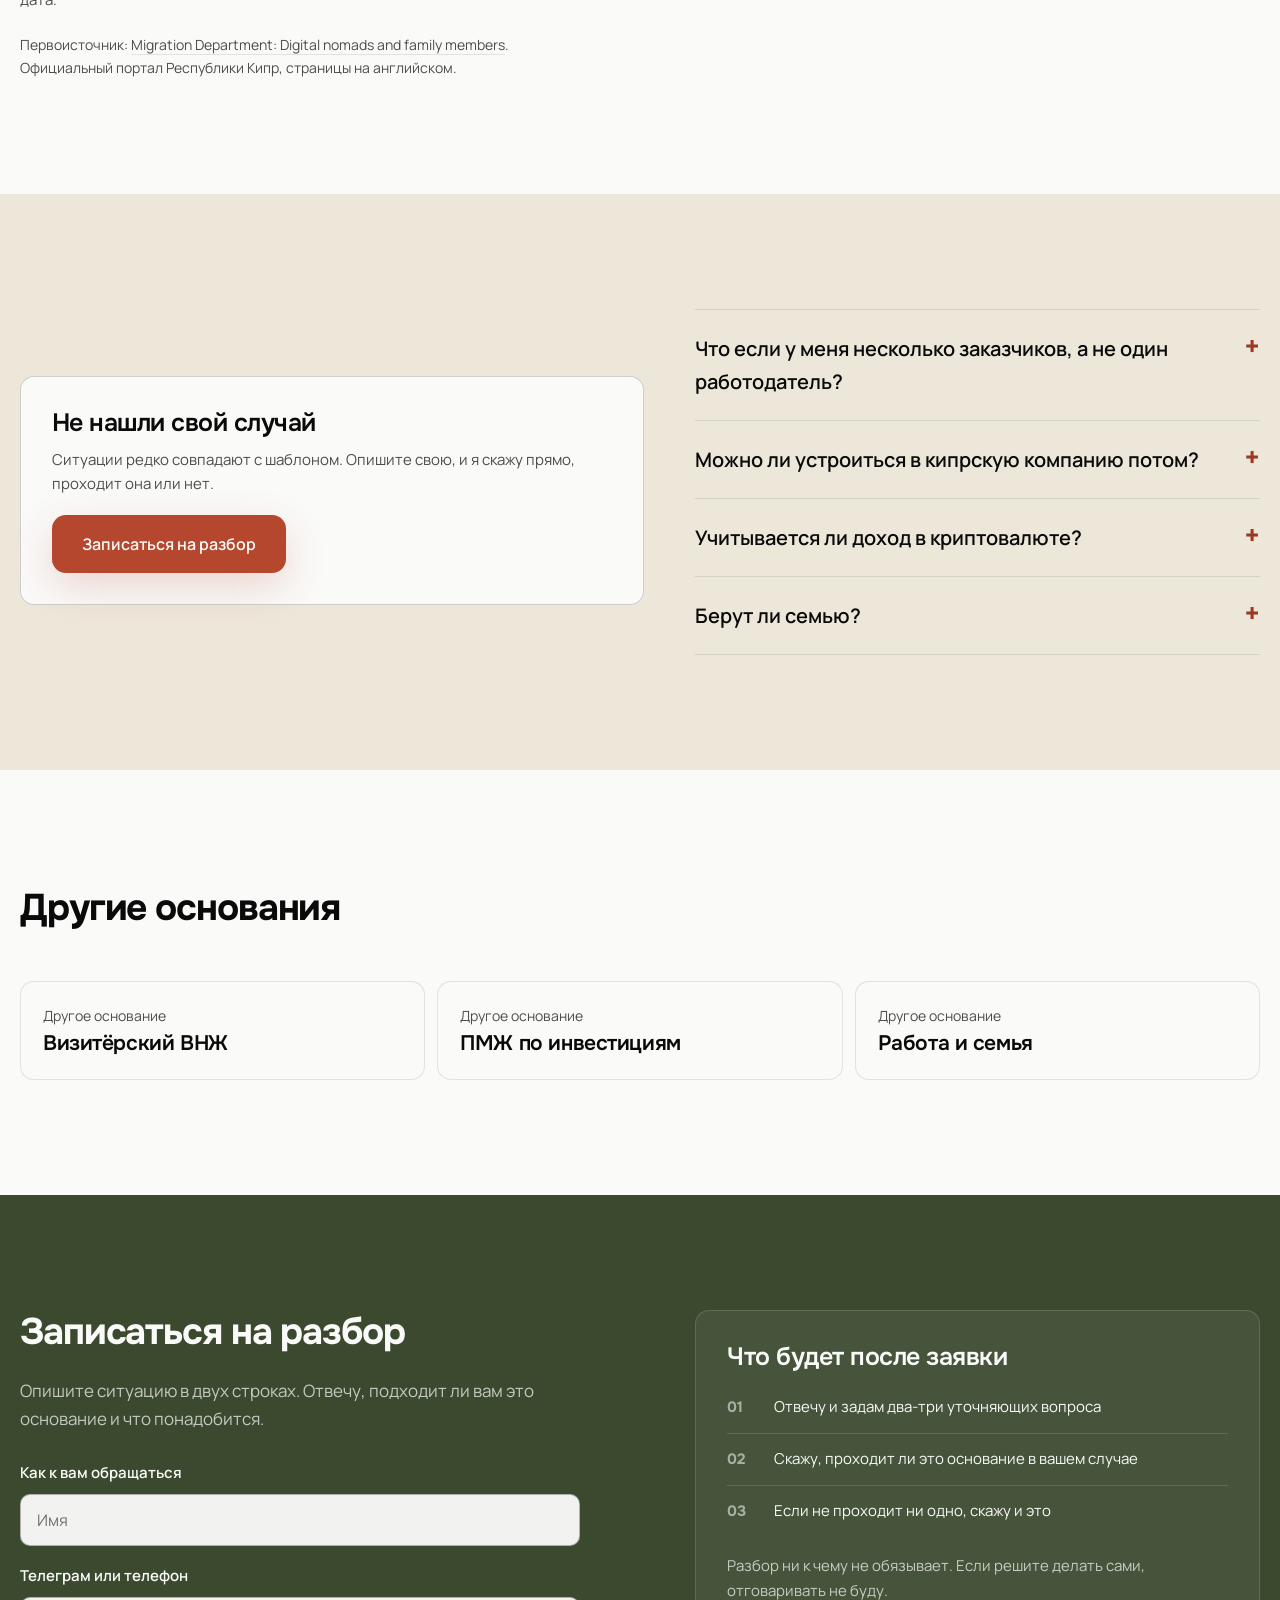
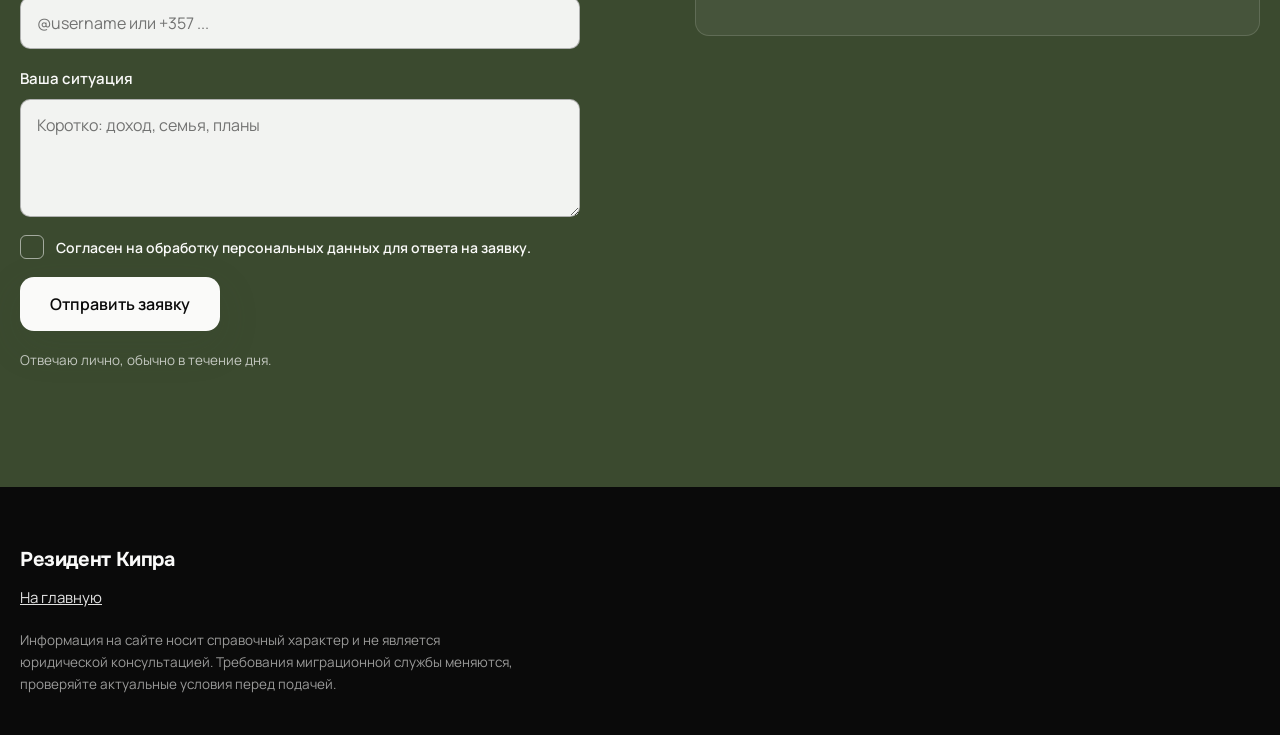
==== commit 0aab1ad6: "Домен и имя: rezidentkipra.com, сайт называется «Резидент Кипра» Домен выбран и проверен свободным ч" ====
--- a/content/digital-nomad.html
+++ b/content/digital-nomad.html
@@ -13,9 +13,9 @@
 <link rel="canonical" href="https://youpiter999.github.io/cyprus-residency-site/digital-nomad.html">
 <meta property="og:type" content="article">
 <meta property="og:url" content="https://youpiter999.github.io/cyprus-residency-site/digital-nomad.html">
-<meta property="og:site_name" content="ВНЖ Кипра">
+<meta property="og:site_name" content="Резидент Кипра">
 <meta property="og:locale" content="ru_RU">
-<meta property="og:title" content="Цифровой кочевник. ВНЖ Кипра">
+<meta property="og:title" content="Цифровой кочевник. Резидент Кипра">
 <meta property="og:description" content="Вид на жительство Республики Кипр для тех, кто работает удалённо на зарубежных работодателей и заказчиков.">
 <!-- JPEG, а не AVIF: превью в мессенджерах разворачивают далеко не все, а
      ссылку на этот сайт будут слать именно в мессенджере. -->
@@ -41,7 +41,7 @@
 
 <header class="topbar grid">
   <div class="row">
-    <a class="brand" href="index.html">ВНЖ Кипра</a>
+    <a class="brand" href="index.html">Резидент Кипра</a>
     <a class="btn btn-primary" href="#zapis">Записаться</a>
   </div>
 </header>
@@ -241,7 +241,7 @@
 
 <footer class="grid">
   <div>
-    <p style="font-family:'Onest',sans-serif;font-weight:700;font-size:20px;color:#fafaf9;letter-spacing:-.02em">ВНЖ Кипра</p>
+    <p style="font-family:'Onest',sans-serif;font-weight:700;font-size:20px;color:#fafaf9;letter-spacing:-.02em">Резидент Кипра</p>
     <p style="margin-top:10px"><a href="index.html">На главную</a></p>
     <p style="margin-top:18px;font-size:13.5px;color:rgba(250,250,249,.6)">Информация на сайте носит справочный характер и не является юридической консультацией. Требования миграционной службы меняются, проверяйте актуальные условия перед подачей.</p>
   </div>
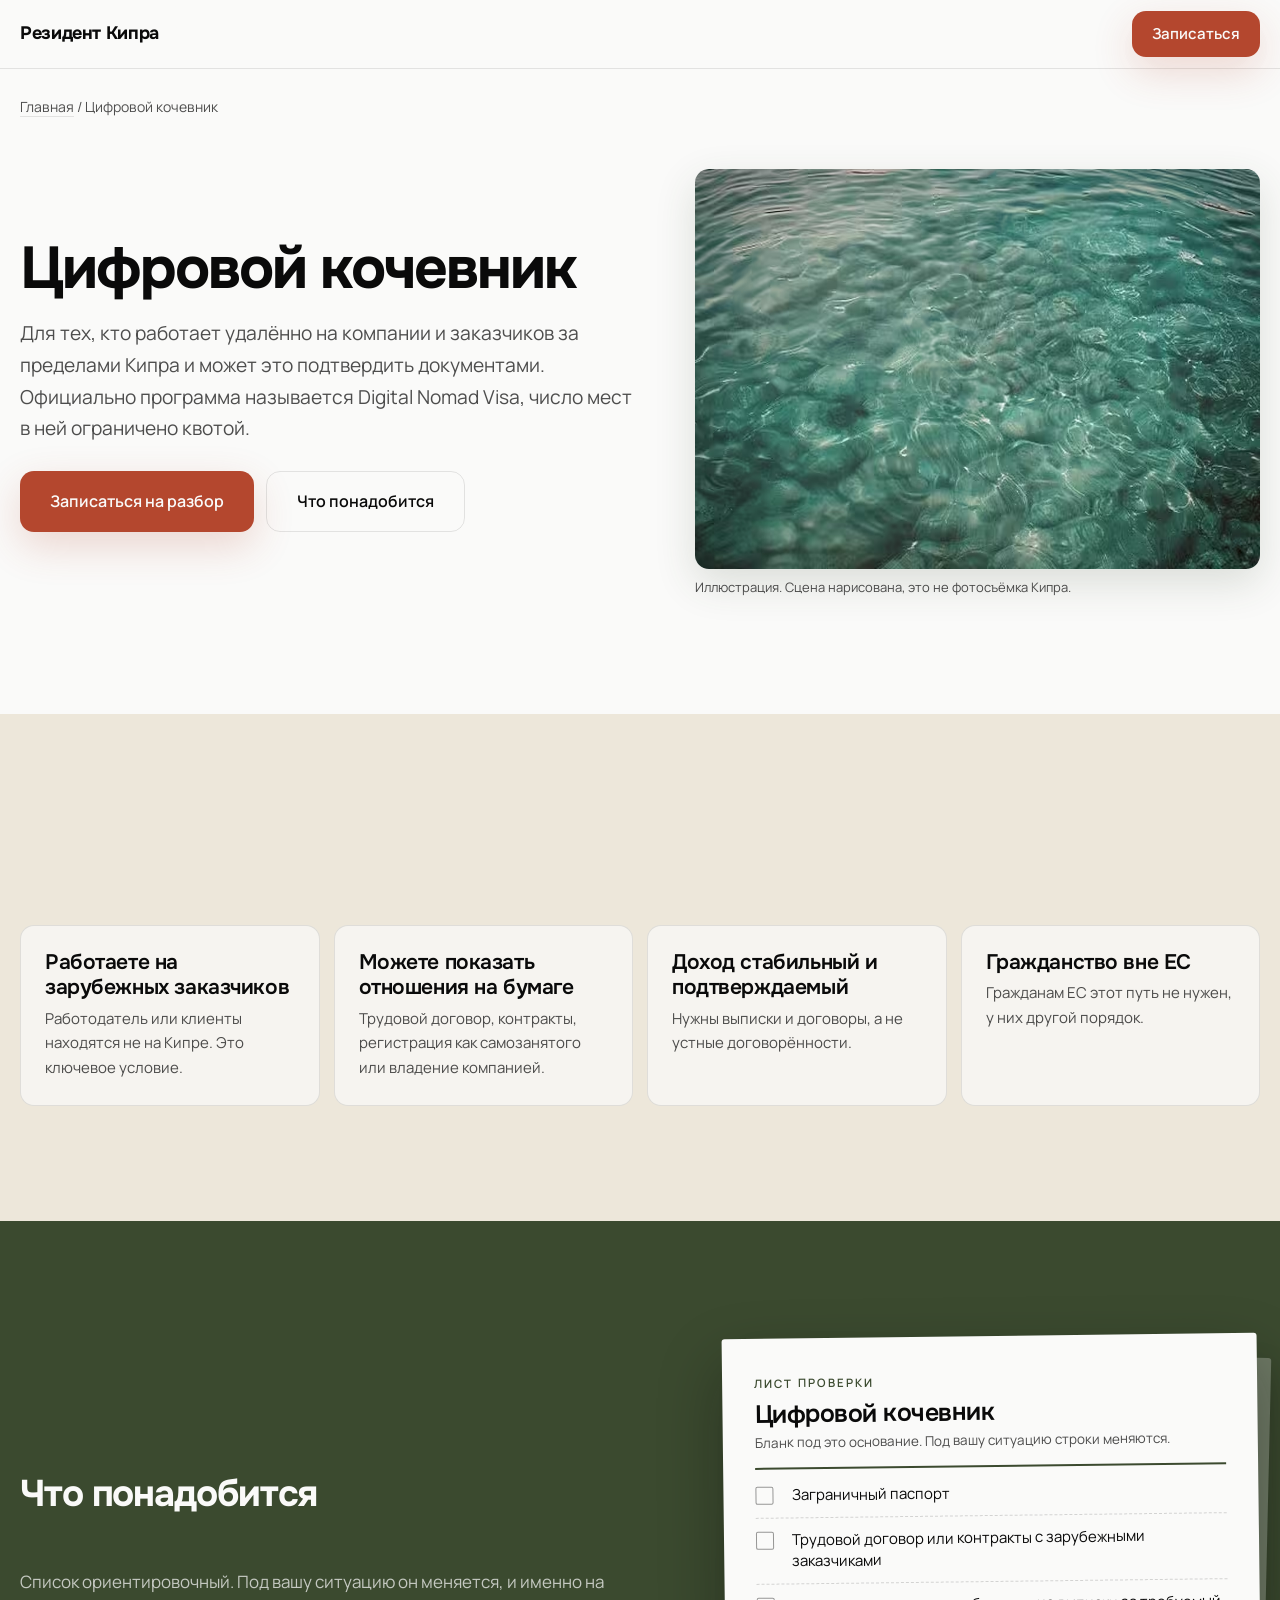
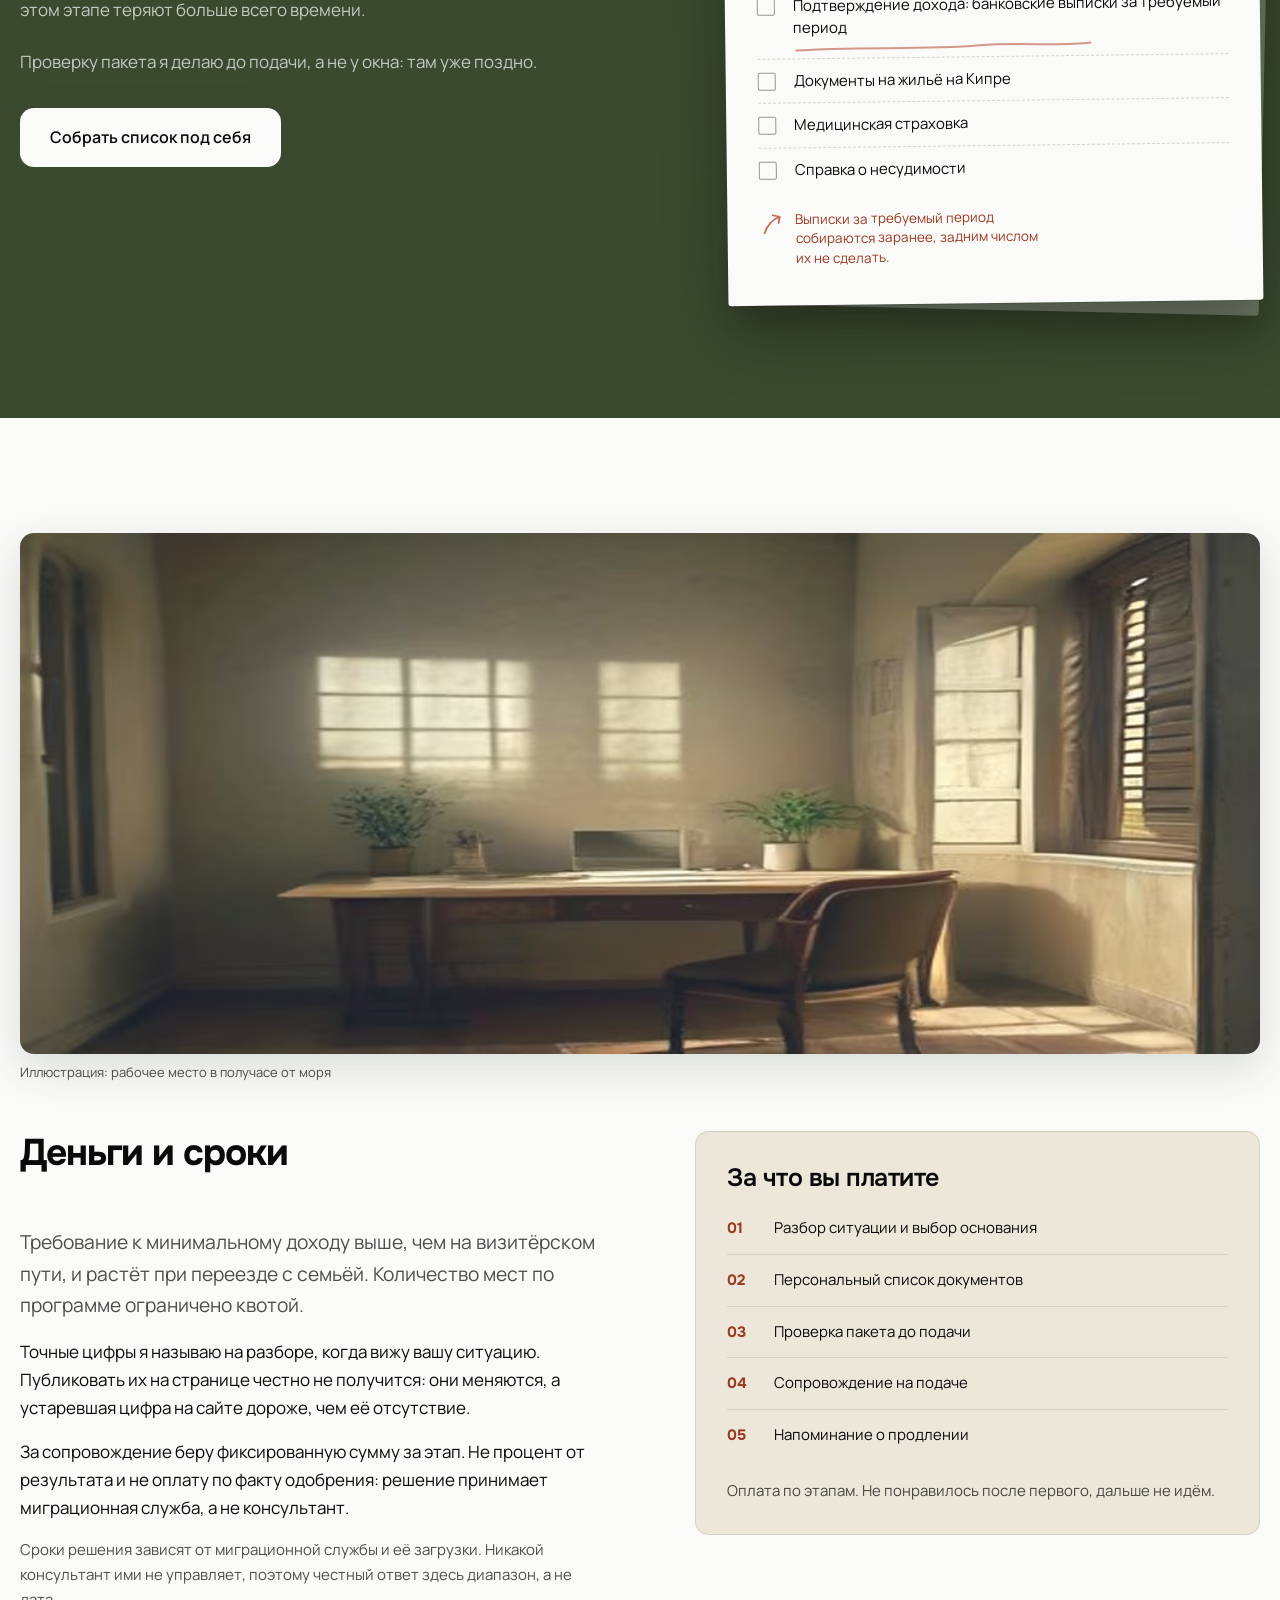
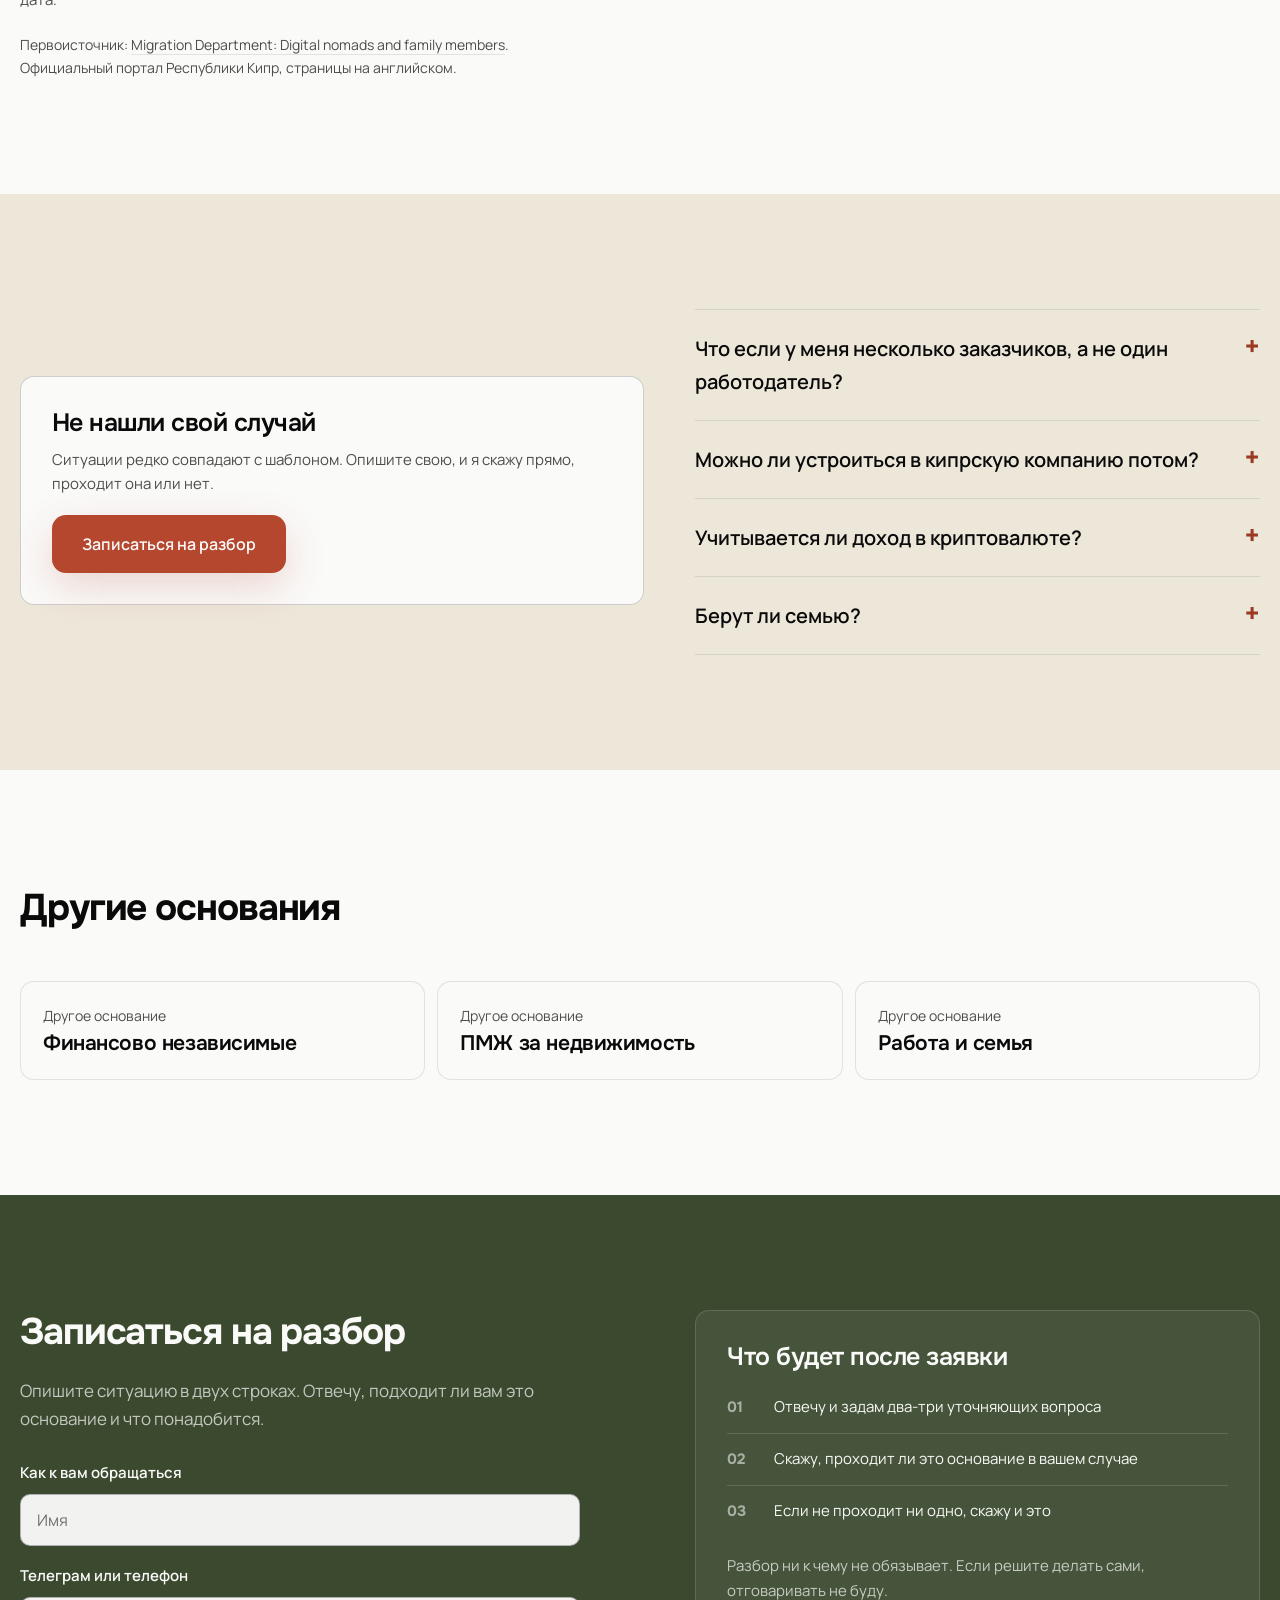
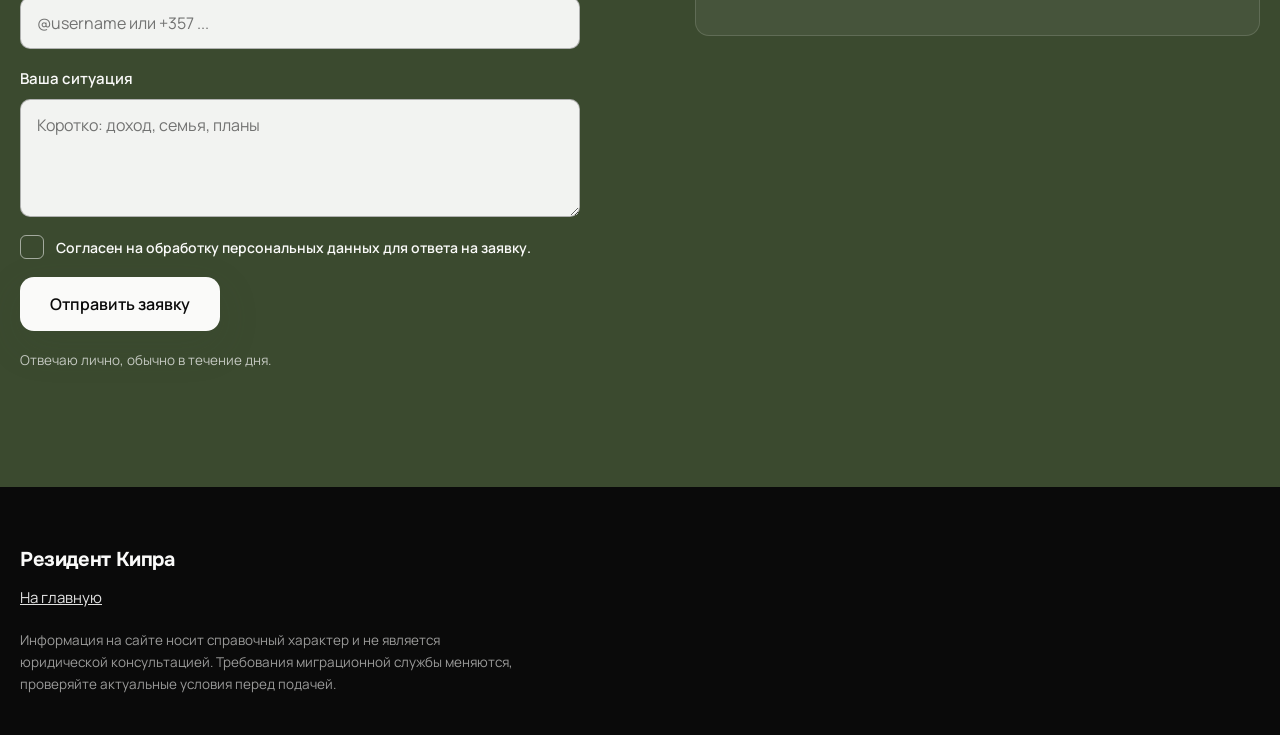
==== commit 609aefbf: "Публикуем не всю папку, заголовки под живой спрос, FAQ главной из одного источника Три вещи, по убыв" ====
--- a/content/digital-nomad.html
+++ b/content/digital-nomad.html
@@ -6,8 +6,8 @@
 <!-- Режим индексации задаёт ОДИН переключатель PUBLISHED в scripts/siteinfo.py.
      Руками этот тег не трогать: разъедутся пять страниц, robots.txt и карта. -->
 <meta name="robots" content="noindex, nofollow">
-<title>Виза цифрового кочевника на Кипре для удалённой работы</title>
-<meta name="description" content="Вид на жительство Республики Кипр для тех, кто работает удалённо на зарубежных работодателей и заказчиков.">
+<title>Виза цифрового кочевника на Кипре (Digital Nomad Visa) 2026</title>
+<meta name="description" content="Вид на жительство Республики Кипр для тех, кто работает удалённо на зарубежных работодателей и заказчиков. Программа Digital Nomad Visa.">
 <!-- Без canonical адрес страницы размножается сам: с параметрами в ссылке из
      мессенджера, со слэшем и без. Все копии показывают один текст. -->
 <link rel="canonical" href="https://youpiter999.github.io/cyprus-residency-site/digital-nomad.html">
@@ -16,7 +16,7 @@
 <meta property="og:site_name" content="Резидент Кипра">
 <meta property="og:locale" content="ru_RU">
 <meta property="og:title" content="Цифровой кочевник. Резидент Кипра">
-<meta property="og:description" content="Вид на жительство Республики Кипр для тех, кто работает удалённо на зарубежных работодателей и заказчиков.">
+<meta property="og:description" content="Вид на жительство Республики Кипр для тех, кто работает удалённо на зарубежных работодателей и заказчиков. Программа Digital Nomad Visa.">
 <!-- JPEG, а не AVIF: превью в мессенджерах разворачивают далеко не все, а
      ссылку на этот сайт будут слать именно в мессенджере. -->
 <meta property="og:image" content="https://youpiter999.github.io/cyprus-residency-site/assets/img/og.jpg">
@@ -52,7 +52,7 @@
   <div class="page-hero">
     <div>
       <h1>Цифровой кочевник</h1>
-      <p class="lead" style="margin-top:16px">Для тех, кто работает удалённо на компании и заказчиков за пределами Кипра и может это подтвердить документами.</p>
+      <p class="lead" style="margin-top:16px">Для тех, кто работает удалённо на компании и заказчиков за пределами Кипра и может это подтвердить документами. Официально программа называется Digital Nomad Visa, число мест в ней ограничено квотой.</p>
       <div style="margin-top:26px;display:flex;gap:12px;flex-wrap:wrap">
         <a class="btn btn-primary" href="#zapis">Записаться на разбор</a>
         <a class="btn btn-ghost" href="#dokumenty">Что понадобится</a>
@@ -184,8 +184,8 @@
 <section class="grid s-paper">
   <div class="head-wrap"><h2>Другие основания</h2></div>
   <div class="other">
-    <a href="pink-slip.html"><p class="who">Другое основание</p><h3>Визитёрский ВНЖ</h3></a>
-    <a href="pmzh-investicii.html"><p class="who">Другое основание</p><h3>ПМЖ по инвестициям</h3></a>
+    <a href="pink-slip.html"><p class="who">Другое основание</p><h3>Финансово независимые</h3></a>
+    <a href="pmzh-investicii.html"><p class="who">Другое основание</p><h3>ПМЖ за недвижимость</h3></a>
     <a href="rabota-i-semya.html"><p class="who">Другое основание</p><h3>Работа и семья</h3></a>
   </div>
 </section>
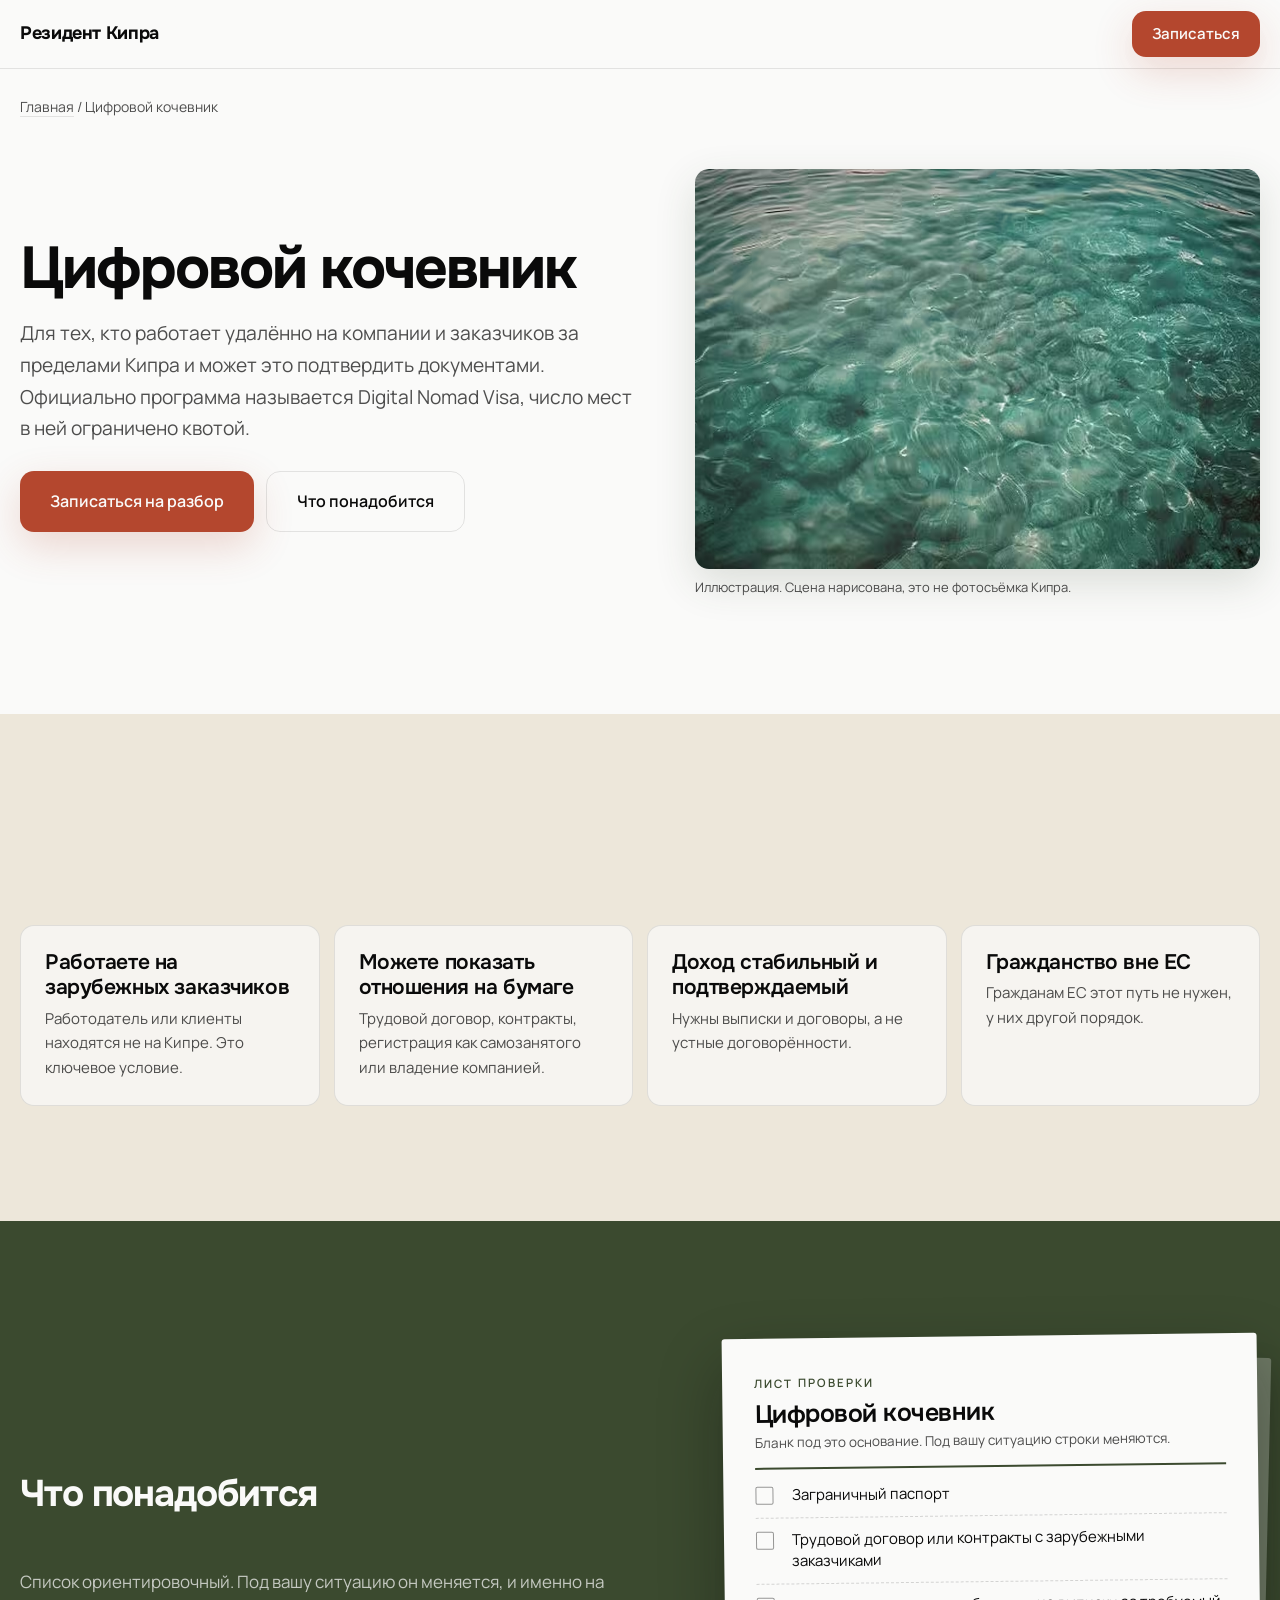
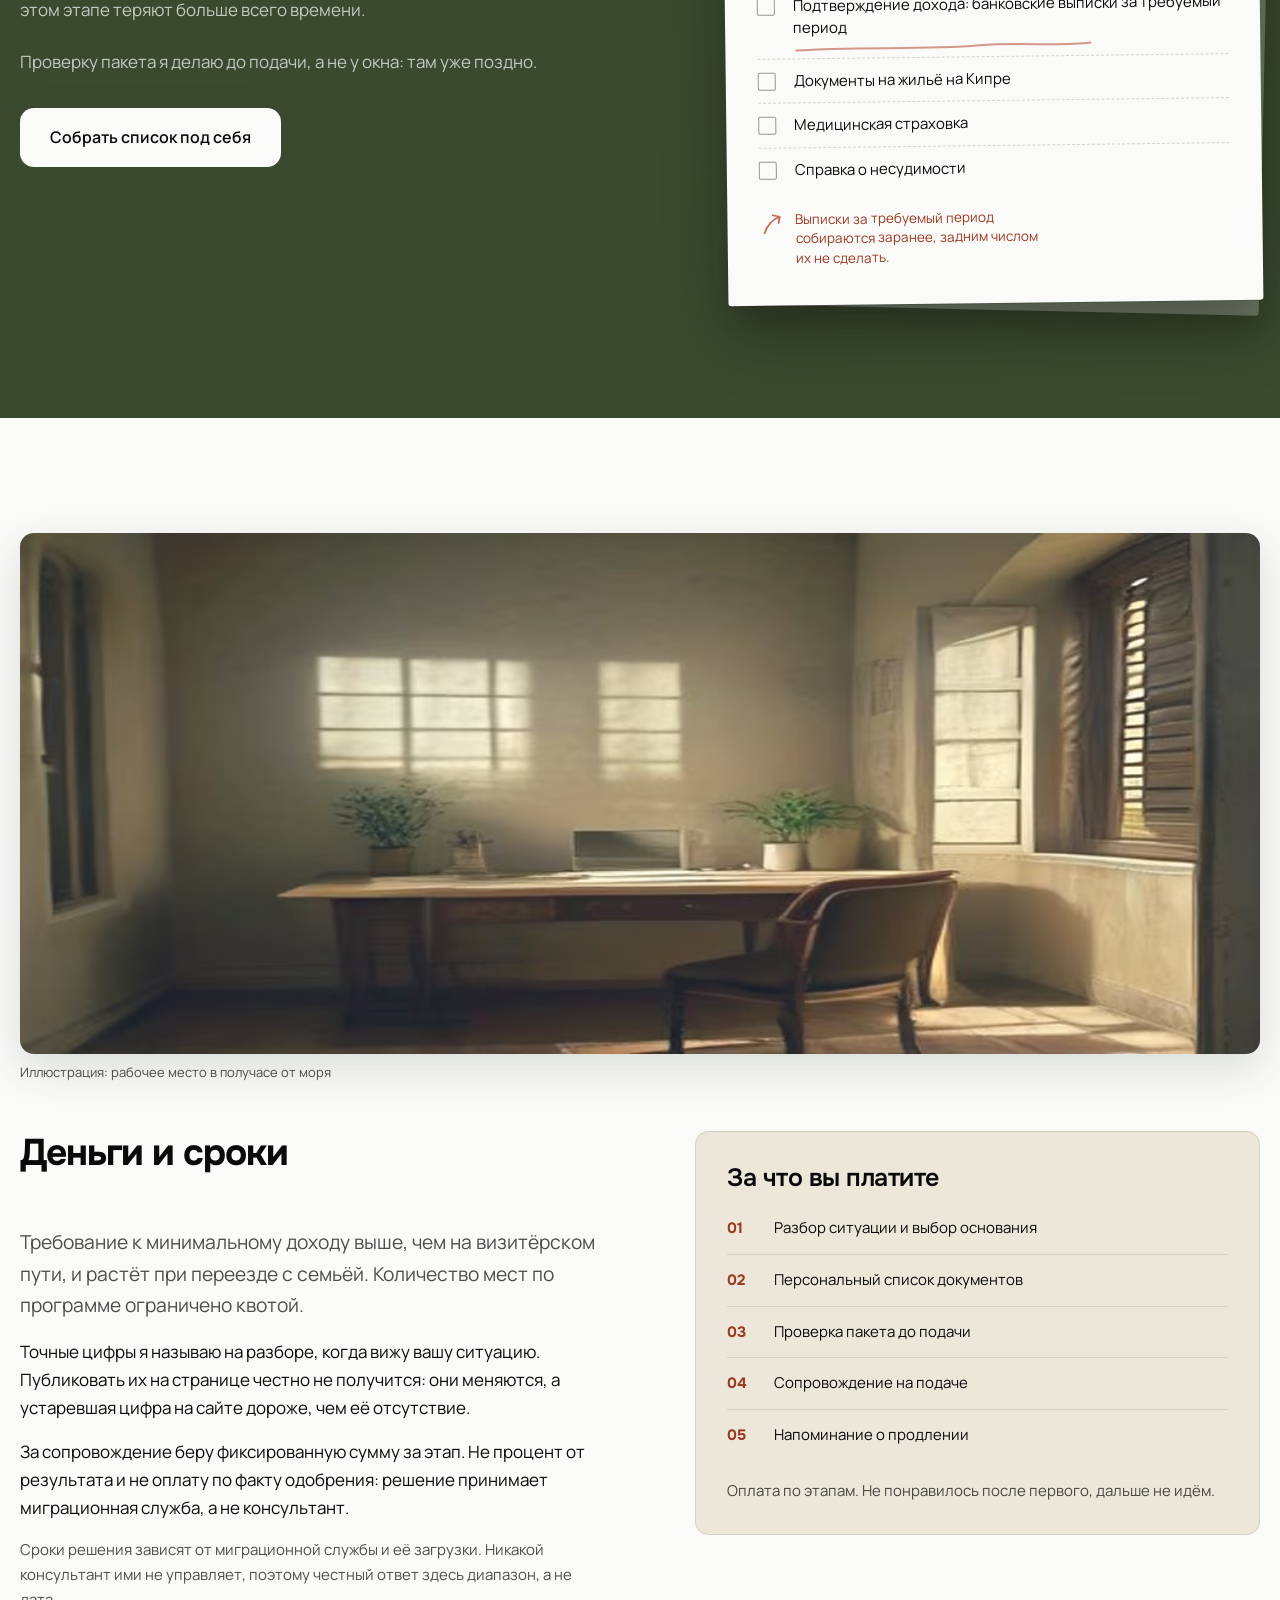
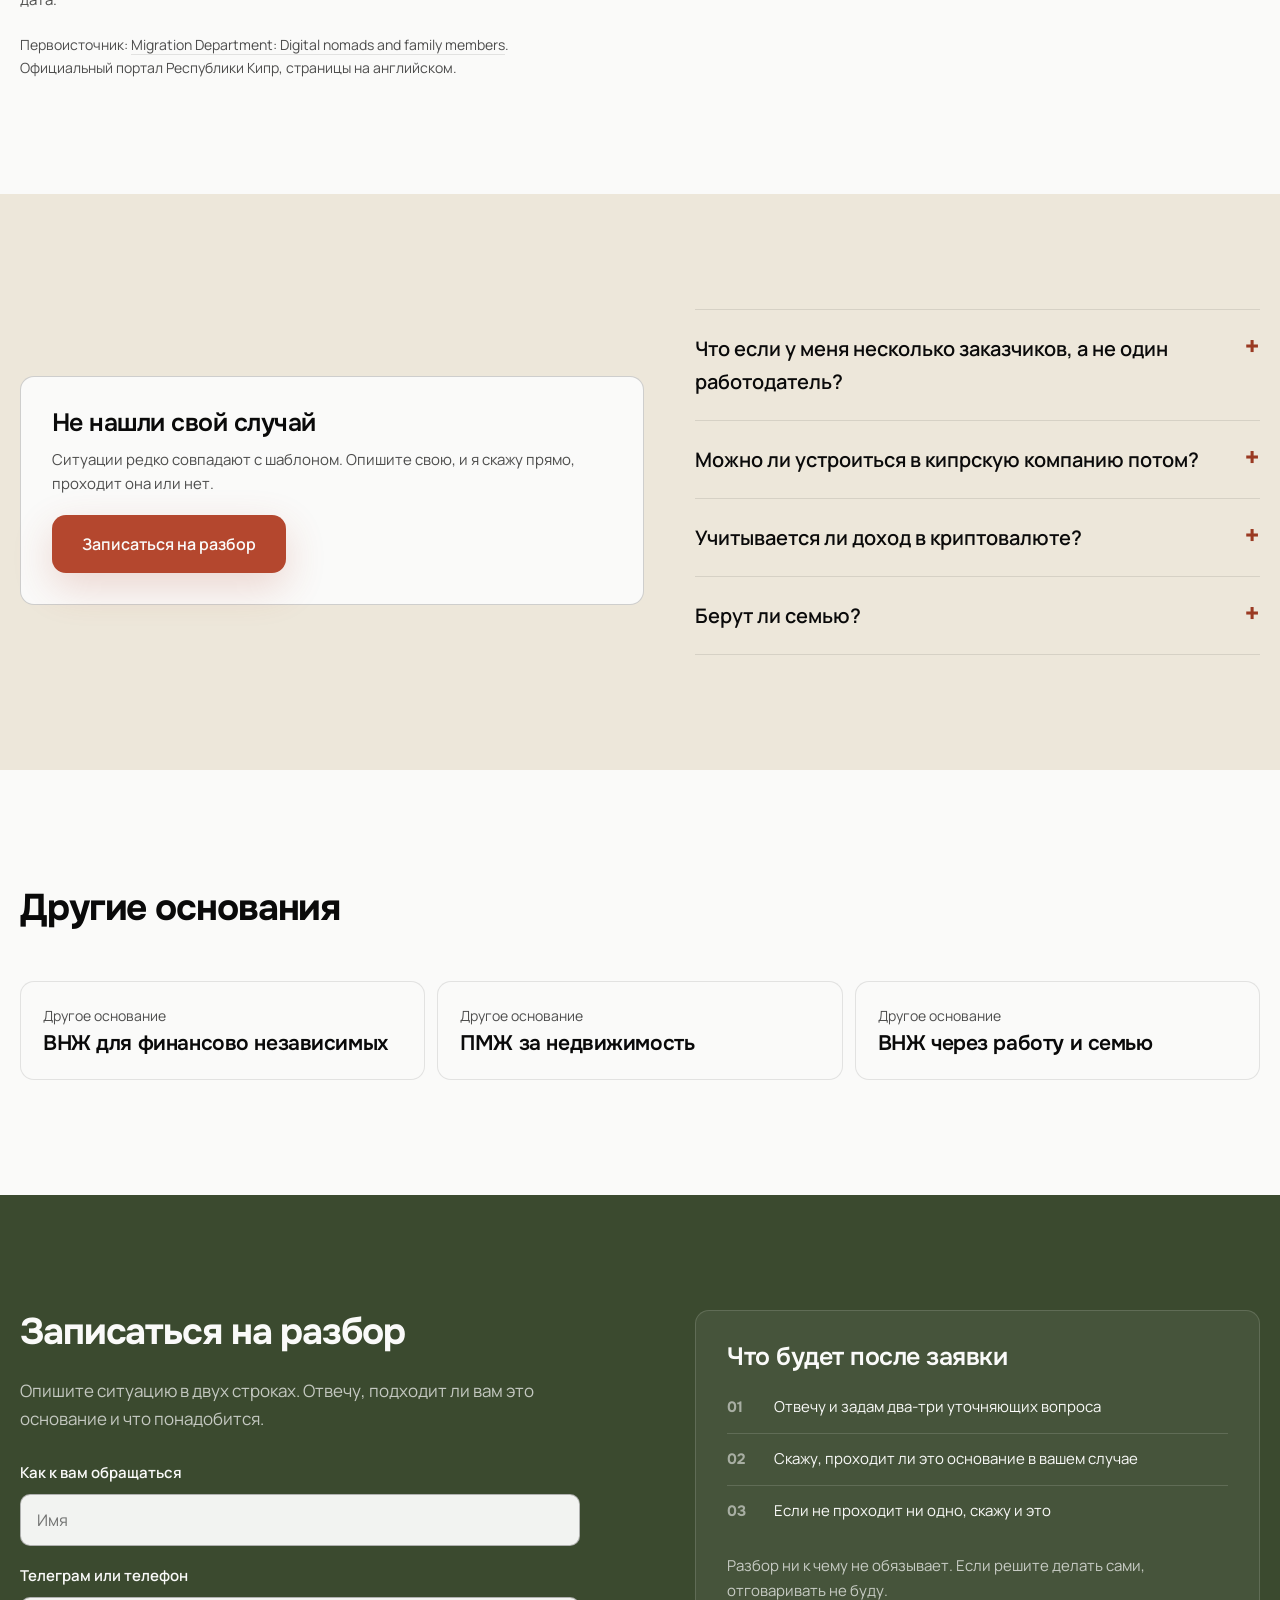
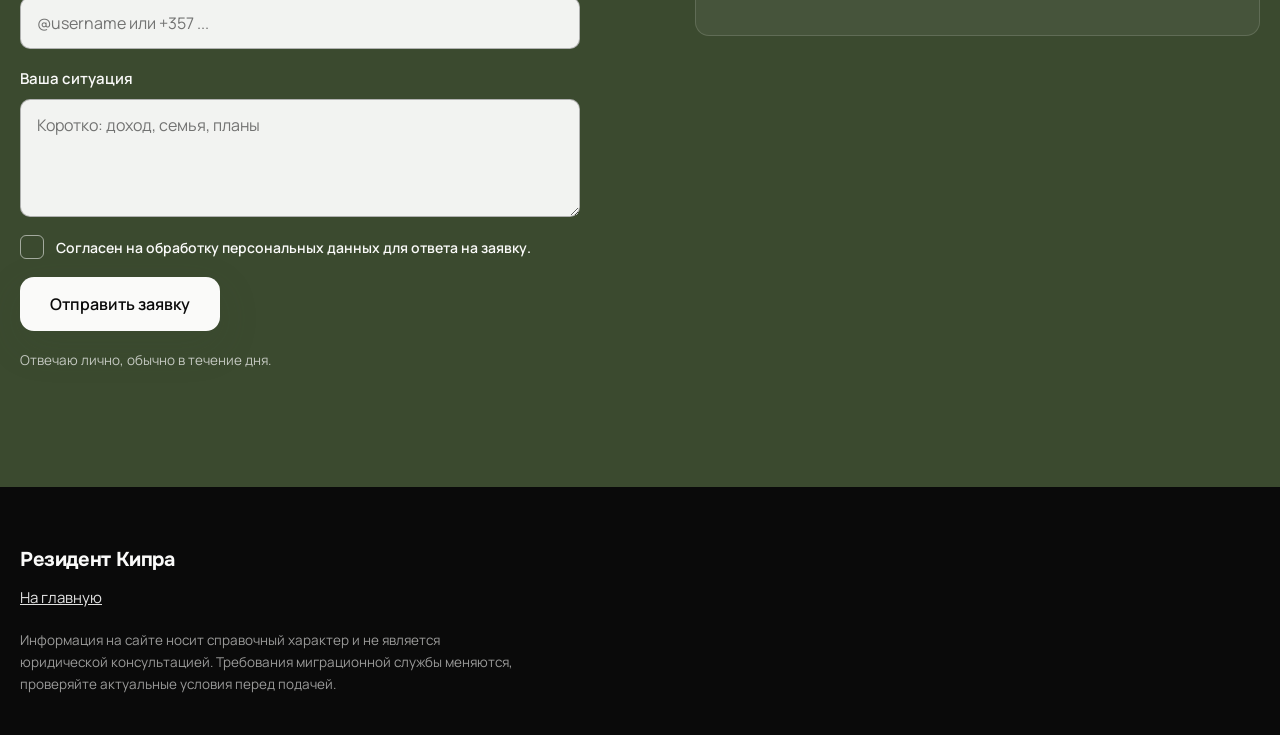
==== commit 3f9f598c: "Прогон verify-site: три бага, все мои сегодняшние, все починены Проверка руками через браузер по пят" ====
--- a/content/digital-nomad.html
+++ b/content/digital-nomad.html
@@ -184,9 +184,9 @@
 <section class="grid s-paper">
   <div class="head-wrap"><h2>Другие основания</h2></div>
   <div class="other">
-    <a href="pink-slip.html"><p class="who">Другое основание</p><h3>Финансово независимые</h3></a>
+    <a href="pink-slip.html"><p class="who">Другое основание</p><h3>ВНЖ для финансово независимых</h3></a>
     <a href="pmzh-investicii.html"><p class="who">Другое основание</p><h3>ПМЖ за недвижимость</h3></a>
-    <a href="rabota-i-semya.html"><p class="who">Другое основание</p><h3>Работа и семья</h3></a>
+    <a href="rabota-i-semya.html"><p class="who">Другое основание</p><h3>ВНЖ через работу и семью</h3></a>
   </div>
 </section>
 
--- a/content/assets/css/site.css
+++ b/content/assets/css/site.css
@@ -222,6 +222,14 @@
 .s-sand .reqs div{background:rgba(250,250,249,.72)}
 .reqs h3{font-size:21px;margin-bottom:.35rem}
 .reqs p{font-size:15px;color:var(--on-paper-2)}
+
+/* Четыре карточки в auto-fit раскладываются как три плюс одна: во втором ряду
+   остаётся сирота и дыра справа от неё. Ровно это жюри назвало «дырами в сетке
+   карточек» на первом круге. Пары ложатся ровно, поэтому у секций с чётным
+   числом карточек сетка фиксируется в две колонки. Ниже 720px всё равно одна:
+   на телефоне auto-fit и так сворачивается. */
+.reqs.pairs{grid-template-columns:repeat(2,1fr)}
+@media (max-width:720px){ .reqs.pairs{grid-template-columns:1fr} }
 
 .docs{display:grid;gap:0;counter-reset:d}
 .docs li{list-style:none;display:grid;grid-template-columns:auto 1fr;gap:18px;
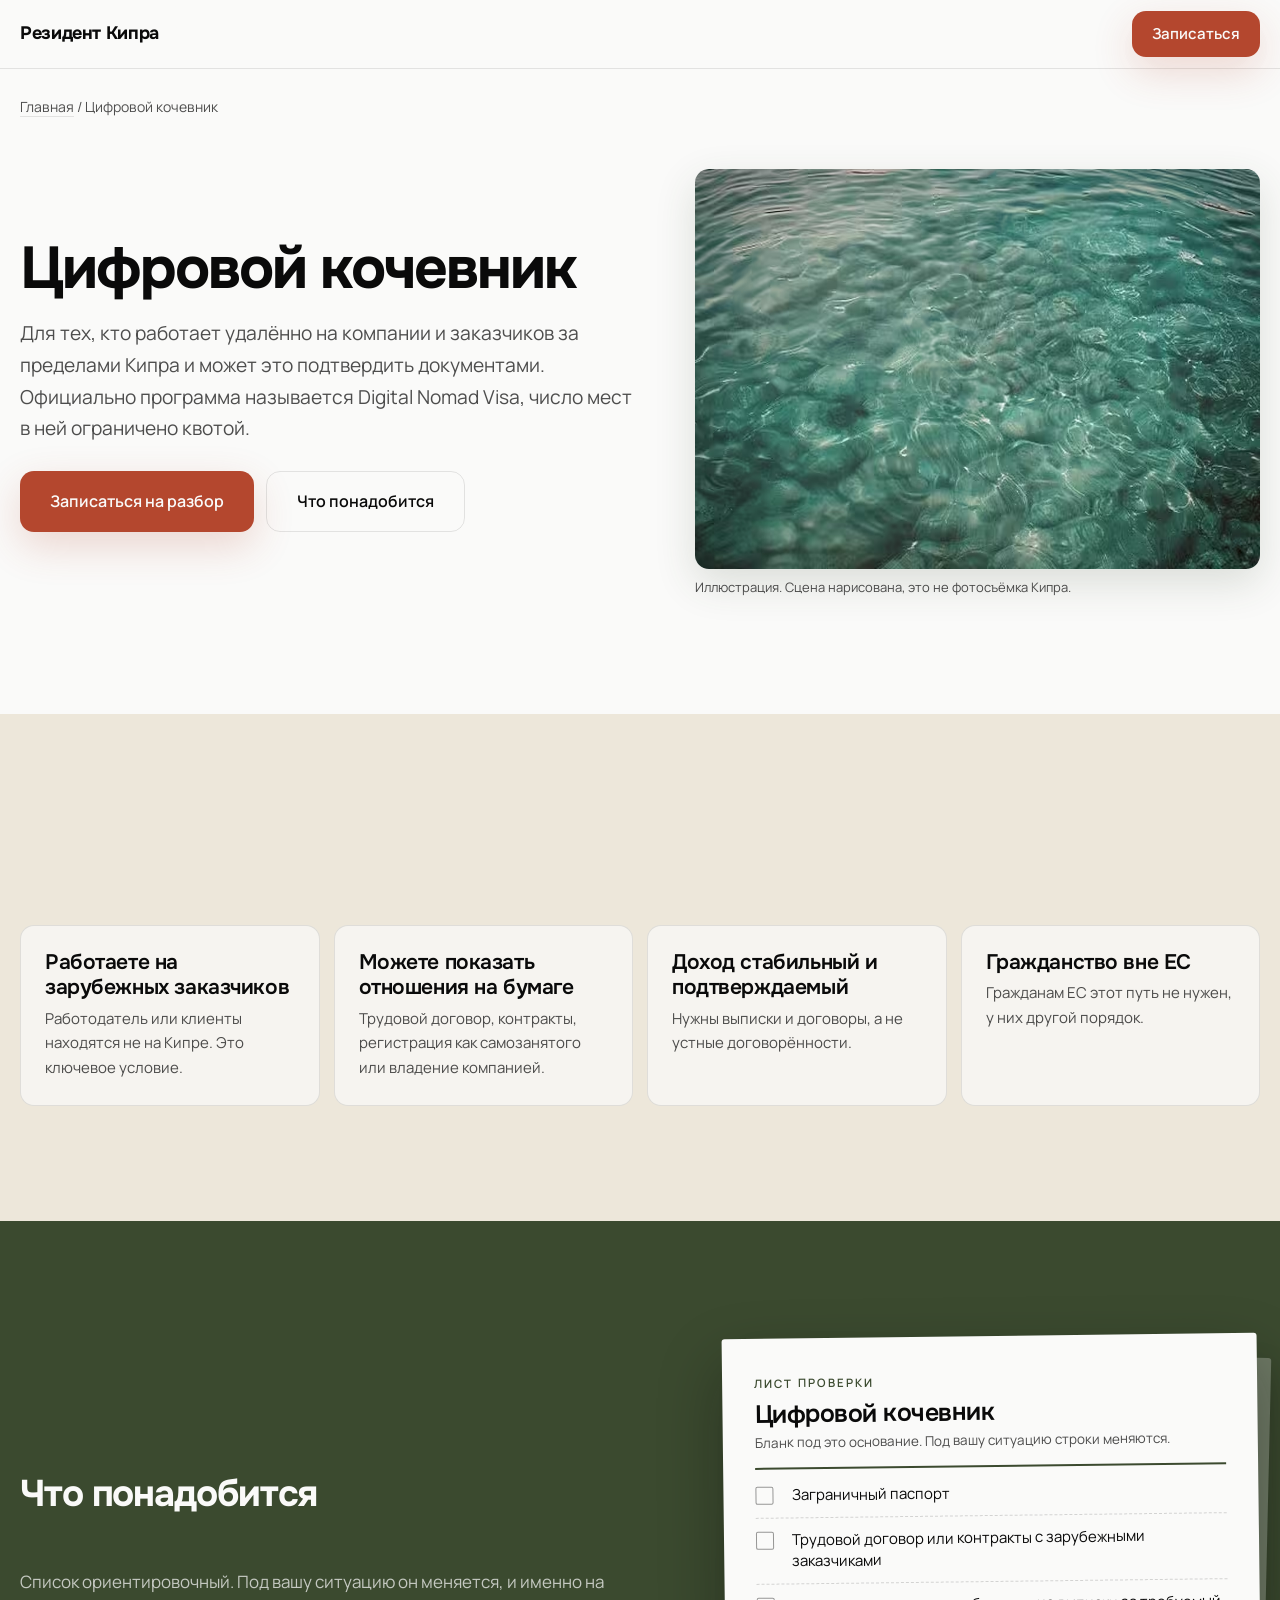
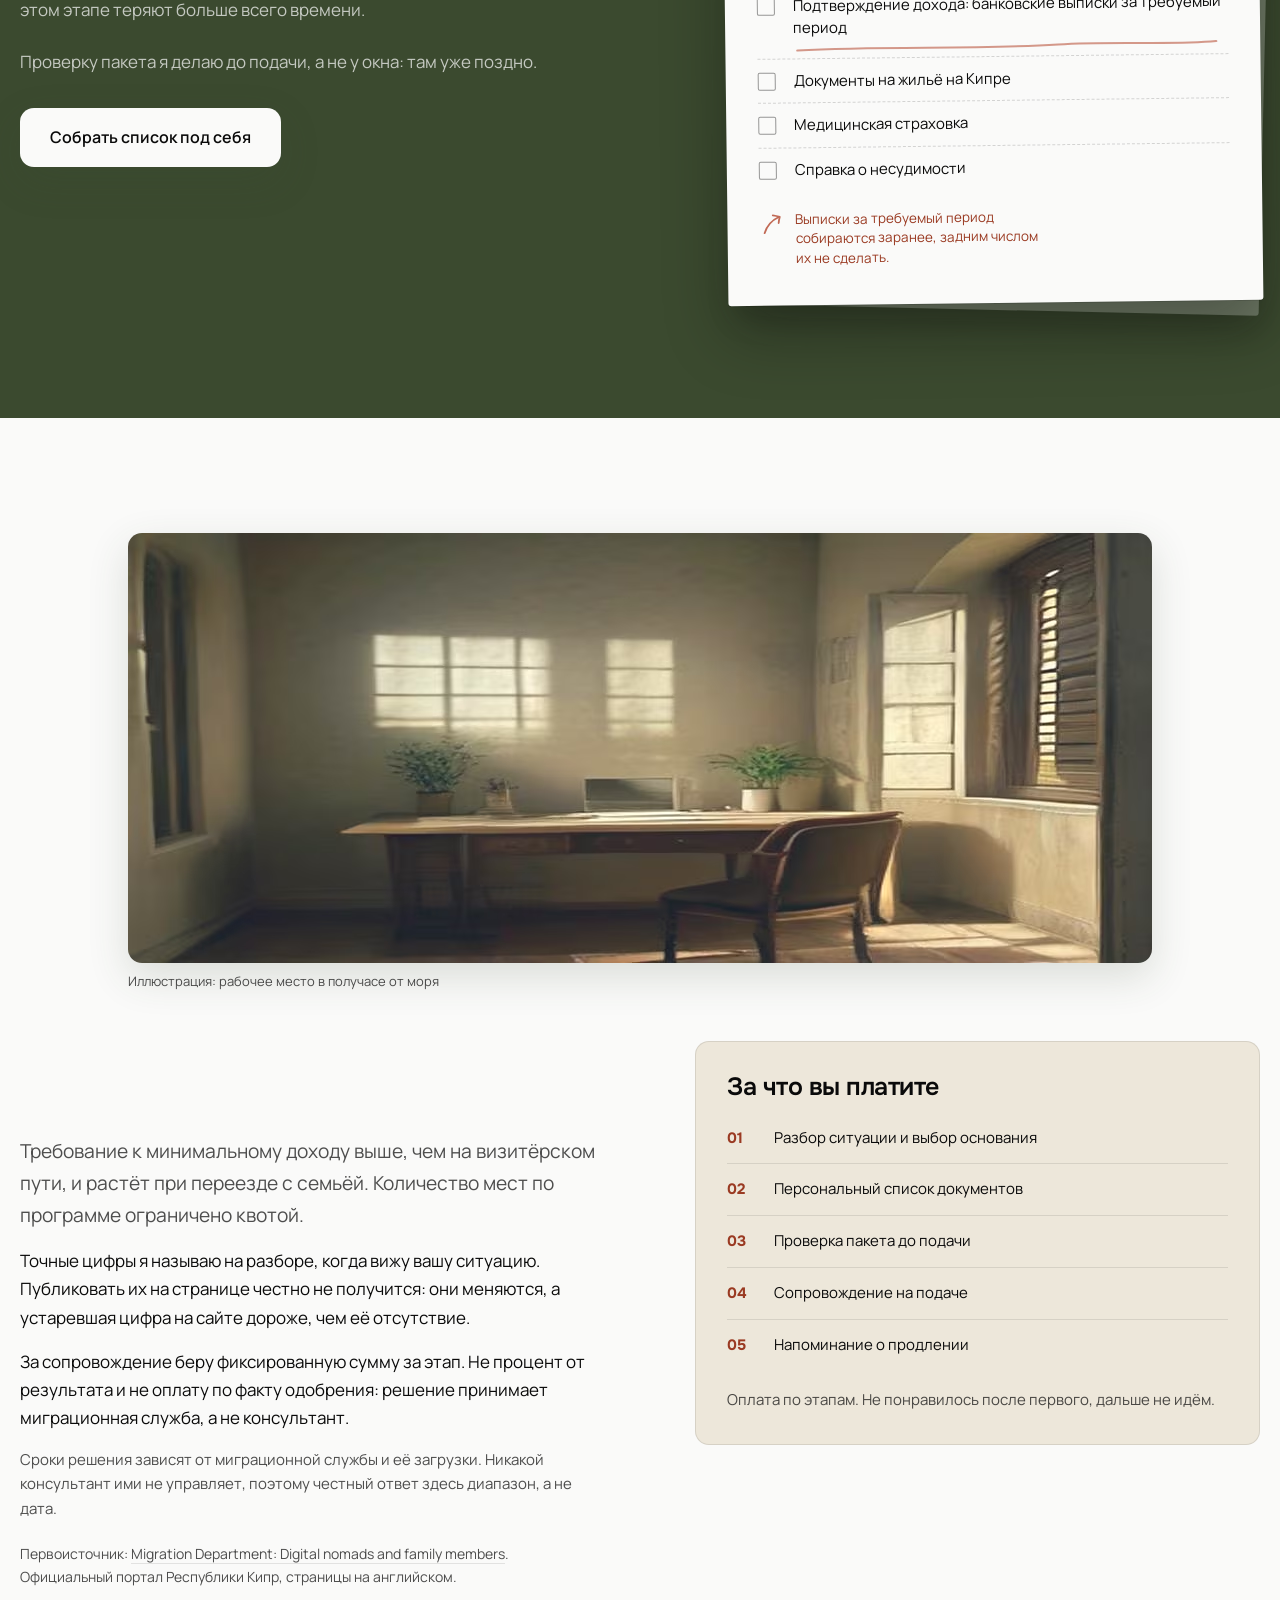
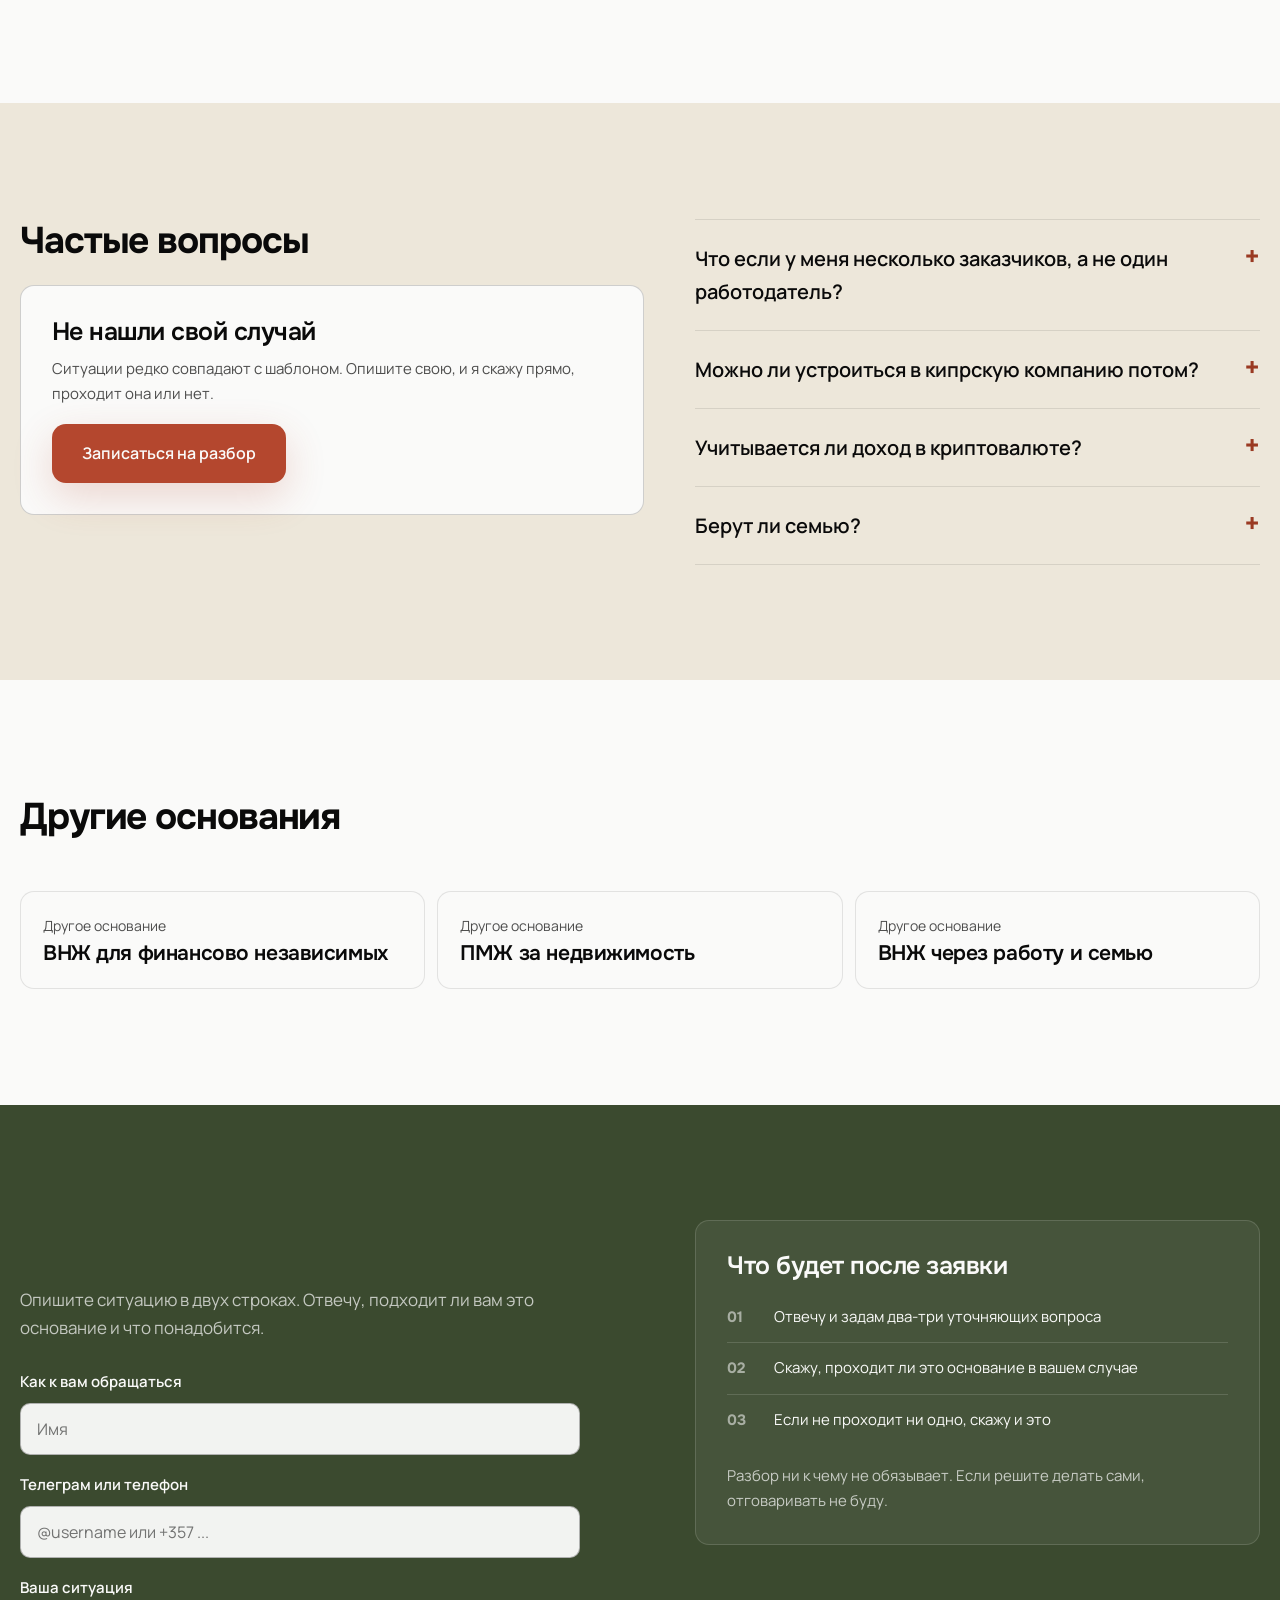
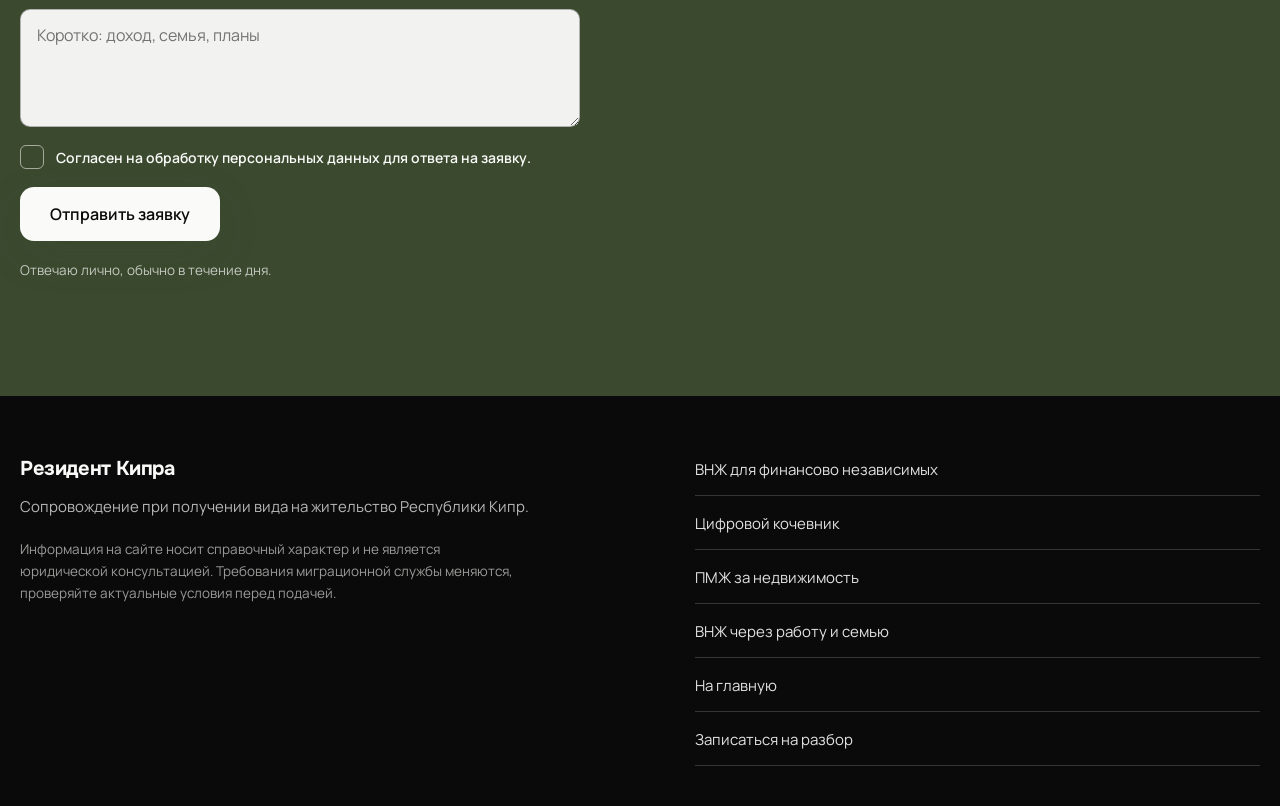
==== commit d15f8d1b: "Правки по вердикту жюри: мобильное меню, шапка над тёмным, два дефекта размеров Слепое жюри поставил" ====
--- a/content/digital-nomad.html
+++ b/content/digital-nomad.html
@@ -239,14 +239,29 @@
 </section>
 </main>
 
+<!-- Подвал подстраниц вёл только «На главную». Из-за этого мобильное меню на
+     них не собиралось вовсе: nav.js берёт ссылки из .foot-nav, а её тут не
+     было, и четыре основания с телефона были недостижимы. Теперь список тот
+     же, что на главной. -->
 <footer class="grid">
-  <div>
-    <p style="font-family:'Onest',sans-serif;font-weight:700;font-size:20px;color:#fafaf9;letter-spacing:-.02em">Резидент Кипра</p>
-    <p style="margin-top:10px"><a href="index.html">На главную</a></p>
-    <p style="margin-top:18px;font-size:13.5px;color:rgba(250,250,249,.6)">Информация на сайте носит справочный характер и не является юридической консультацией. Требования миграционной службы меняются, проверяйте актуальные условия перед подачей.</p>
+  <div class="two-col">
+    <div>
+      <p style="font-family:'Onest',sans-serif;font-weight:700;font-size:20px;color:#fafaf9;letter-spacing:-.02em">Резидент Кипра</p>
+      <p style="margin-top:10px">Сопровождение при получении вида на жительство Республики Кипр.</p>
+      <p style="margin-top:18px;font-size:13.5px;color:rgba(250,250,249,.6)">Информация на сайте носит справочный характер и не является юридической консультацией. Требования миграционной службы меняются, проверяйте актуальные условия перед подачей.</p>
+    </div>
+    <nav class="foot-nav" aria-label="Основания для ВНЖ">
+      <a href="pink-slip.html">ВНЖ для финансово независимых</a>
+      <a href="digital-nomad.html">Цифровой кочевник</a>
+      <a href="pmzh-investicii.html">ПМЖ за недвижимость</a>
+      <a href="rabota-i-semya.html">ВНЖ через работу и семью</a>
+      <a href="index.html">На главную</a>
+      <a href="#zapis">Записаться на разбор</a>
+    </nav>
   </div>
 </footer>
 <script src="assets/js/form.js"></script>
 <script src="assets/js/reveal.js"></script>
+<script src="assets/js/nav.js"></script>
 </body>
 </html>
--- a/content/assets/css/site.css
+++ b/content/assets/css/site.css
@@ -169,12 +169,13 @@
 .topbar{position:sticky;top:0;z-index:40;background:rgba(250,250,249,.92);
   backdrop-filter:blur(10px);border-bottom:1px solid var(--on-paper-line)}
 .topbar .row{display:flex;align-items:center;justify-content:space-between;gap:1rem;height:68px}
-.brand{font-family:'Onest',sans-serif;font-weight:700;font-size:18px;letter-spacing:-.02em;text-decoration:none}
+.brand{font-family:'Onest',sans-serif;font-weight:700;font-size:18px;letter-spacing:-.02em;text-decoration:none;white-space:nowrap}
 .topbar .btn{padding:11px 20px;font-size:15px}
-/* Якоря по разделам. Страница 7.5 тысяч пикселей, и вело по ней одно только
-   «Записаться». Ниже 900px прячем: четыре ссылки не встают рядом с кнопкой, а
-   заводить гамбургер ради четырёх якорей значит менять механизм навигации
-   ради экономии одной строки. */
+/* Якоря по разделам. Ниже 900px прячем: ссылки не встают рядом с кнопкой.
+   Раньше здесь стояло, что гамбургер ради четырёх якорей не нужен. Решение
+   отменено 10.08: страница выросла до 11.7 тысяч пикселей, разделов стало
+   пять, к ним прибавились четыре подстраницы, и с телефона попасть куда-либо
+   было можно только прокруткой. Замена ниже, .navtoggle и .mobnav. */
 .topnav{display:flex;gap:clamp(14px,1.8vw,28px);margin-left:auto;
   margin-right:clamp(14px,2vw,28px)}
 .topnav a{text-decoration:none;font-size:15px;color:var(--on-paper-2);
@@ -182,6 +183,58 @@
   transition:color .25s var(--e-ui),border-color .25s var(--e-ui)}
 .topnav a:hover{color:var(--on-paper-1);border-color:var(--on-paper-line)}
 @media (max-width:900px){ .topnav{display:none} }
+
+/* ── ШАПКА НАД ТЁМНЫМИ СЕКЦИЯМИ ──────────────────────────────────────────
+   Шапка кремовая и полупрозрачная, и над оливковыми и чёрными секциями
+   сквозь blur просвечивал их текст, а сама полоса читалась как чужая
+   заплата. Класс вешает nav.js, когда под нижней кромкой шапки оказывается
+   секция .on-dark. Цвета берём те же, что у тёмных секций, чтобы шапка
+   растворялась в них, а не спорила. */
+.topbar.over-dark{background:rgba(31,36,28,.92);border-bottom-color:var(--on-olive-line)}
+.topbar.over-dark .brand{color:#fafaf9}
+.topbar.over-dark .topnav a{color:rgba(250,250,249,.72)}
+.topbar.over-dark .topnav a:hover{color:#fafaf9;border-color:var(--on-olive-line)}
+.topbar.over-dark .navtoggle{color:#fafaf9;border-color:var(--on-olive-line)}
+.topbar.over-dark .navtoggle span{background:#fafaf9}
+
+/* ── МОБИЛЬНАЯ НАВИГАЦИЯ ─────────────────────────────────────────────────
+   Раньше ниже 900px навигация исчезала совсем, и это было записано как
+   осознанное решение: «гамбургер ради четырёх якорей». Решение устарело
+   вместе со страницей: она выросла до 11.7 тысяч пикселей, разделов стало
+   пять, к ним добавились четыре подстраницы, и с телефона попасть куда-либо
+   можно было только прокруткой до подвала.
+   Панель наполняет nav.js из уже существующих ссылок, поэтому второго списка
+   в разметке нет и разойтись им негде. */
+/* Кнопка без подписи. С подписью «Меню» она отнимала 96px, и на 390px имя
+   сайта переносилось на две строки: шапка становилась выше содержимого.
+   Смысл несёт aria-label, для глаза хватает трёх полосок. */
+.navtoggle{display:none;align-items:center;justify-content:center;
+  margin-left:auto;margin-right:10px;padding:0;width:44px;height:44px;
+  font:inherit;color:var(--on-paper-1);
+  background:transparent;border:1px solid var(--on-paper-line);
+  border-radius:999px;cursor:pointer}
+.navtoggle .bars{display:grid;gap:3.5px}
+.navtoggle span{display:block;width:16px;height:1.5px;background:var(--ink);
+  transition:transform .22s var(--e-ui),opacity .22s var(--e-ui)}
+.navtoggle[aria-expanded="true"] span:nth-child(1){transform:translateY(5px) rotate(45deg)}
+.navtoggle[aria-expanded="true"] span:nth-child(2){opacity:0}
+.navtoggle[aria-expanded="true"] span:nth-child(3){transform:translateY(-5px) rotate(-45deg)}
+
+.mobnav{display:none}
+.mobnav.on{display:block}
+.mobnav{position:fixed;left:0;right:0;top:60px;bottom:0;z-index:39;
+  background:var(--paper);overflow-y:auto;
+  padding:12px clamp(16px,5vw,28px) 40px}
+.mobnav h2{font-size:12.5px;letter-spacing:.16em;text-transform:uppercase;
+  color:var(--on-paper-2);font-weight:600;margin:18px 0 6px}
+.mobnav a{display:block;text-decoration:none;color:var(--on-paper-1);
+  font-family:'Onest',sans-serif;font-weight:600;font-size:19px;
+  padding:14px 0;border-bottom:1px solid var(--on-paper-line)}
+.mobnav a:last-child{border-bottom:0}
+/* фон под панелью не должен ехать */
+body.nav-open{overflow:hidden}
+
+@media (max-width:900px){ .navtoggle{display:flex} }
 
 .crumbs{font-size:14px;color:var(--on-paper-2);padding-top:26px}
 .crumbs a{text-decoration:none;border-bottom:1px solid var(--on-paper-line)}
@@ -214,7 +267,11 @@
 .on-dark .sec-img .cap{color:var(--on-olive-2)}
 /* полоса во всю ширину колонки: разрывает текстовую стену там, где читатель
    уже устал — сразу после тёмного списка документов */
-.sec-band{margin:0 0 clamp(32px,4vw,48px)}
+/* Ширина ограничена размером исходника, а не колонки. Бесплатный генератор
+   отдаёт максимум 1024px по ширине, а бокс раздела 1240px: браузер тянул
+   пиксели в 1.21 раза, на экране с двойной плотностью в 2.42. Лучше уже
+   картинка, чем шире картинка. */
+.sec-band{margin:0 auto clamp(32px,4vw,48px);max-width:1024px}
 
 /* карточки требований: не таблица с линейками под каждой строкой */
 .reqs{display:grid;gap:14px;grid-template-columns:repeat(auto-fit,minmax(250px,1fr))}
@@ -354,7 +411,11 @@
 /* отмеченной строке нужен запас снизу: иначе росчерк ложится прямо на буквы */
 .sheet-rows .mark{position:relative;padding-bottom:19px}
 /* подчёркивание от руки под строкой, к которой относится заметка на полях */
-.sheet-underline{position:absolute;left:36px;right:8px;bottom:4px;height:12px;
+/* width обязателен. У SVG есть собственная ширина из viewBox (300px), и для
+   заменяемого элемента она побеждает пару left+right: right просто не
+   применяется. На широком экране строка длиннее 336px и это незаметно, а на
+   390px росчерк вылезал за правый край карточки на 15px, в зелёный фон. */
+.sheet-underline{position:absolute;left:36px;width:calc(100% - 44px);bottom:4px;height:12px;
   fill:none;stroke:var(--brick);stroke-width:2;opacity:.55;
   stroke-linecap:round;pointer-events:none}
 .sheet-note{display:grid;grid-template-columns:26px 1fr;gap:10px;align-items:start;
